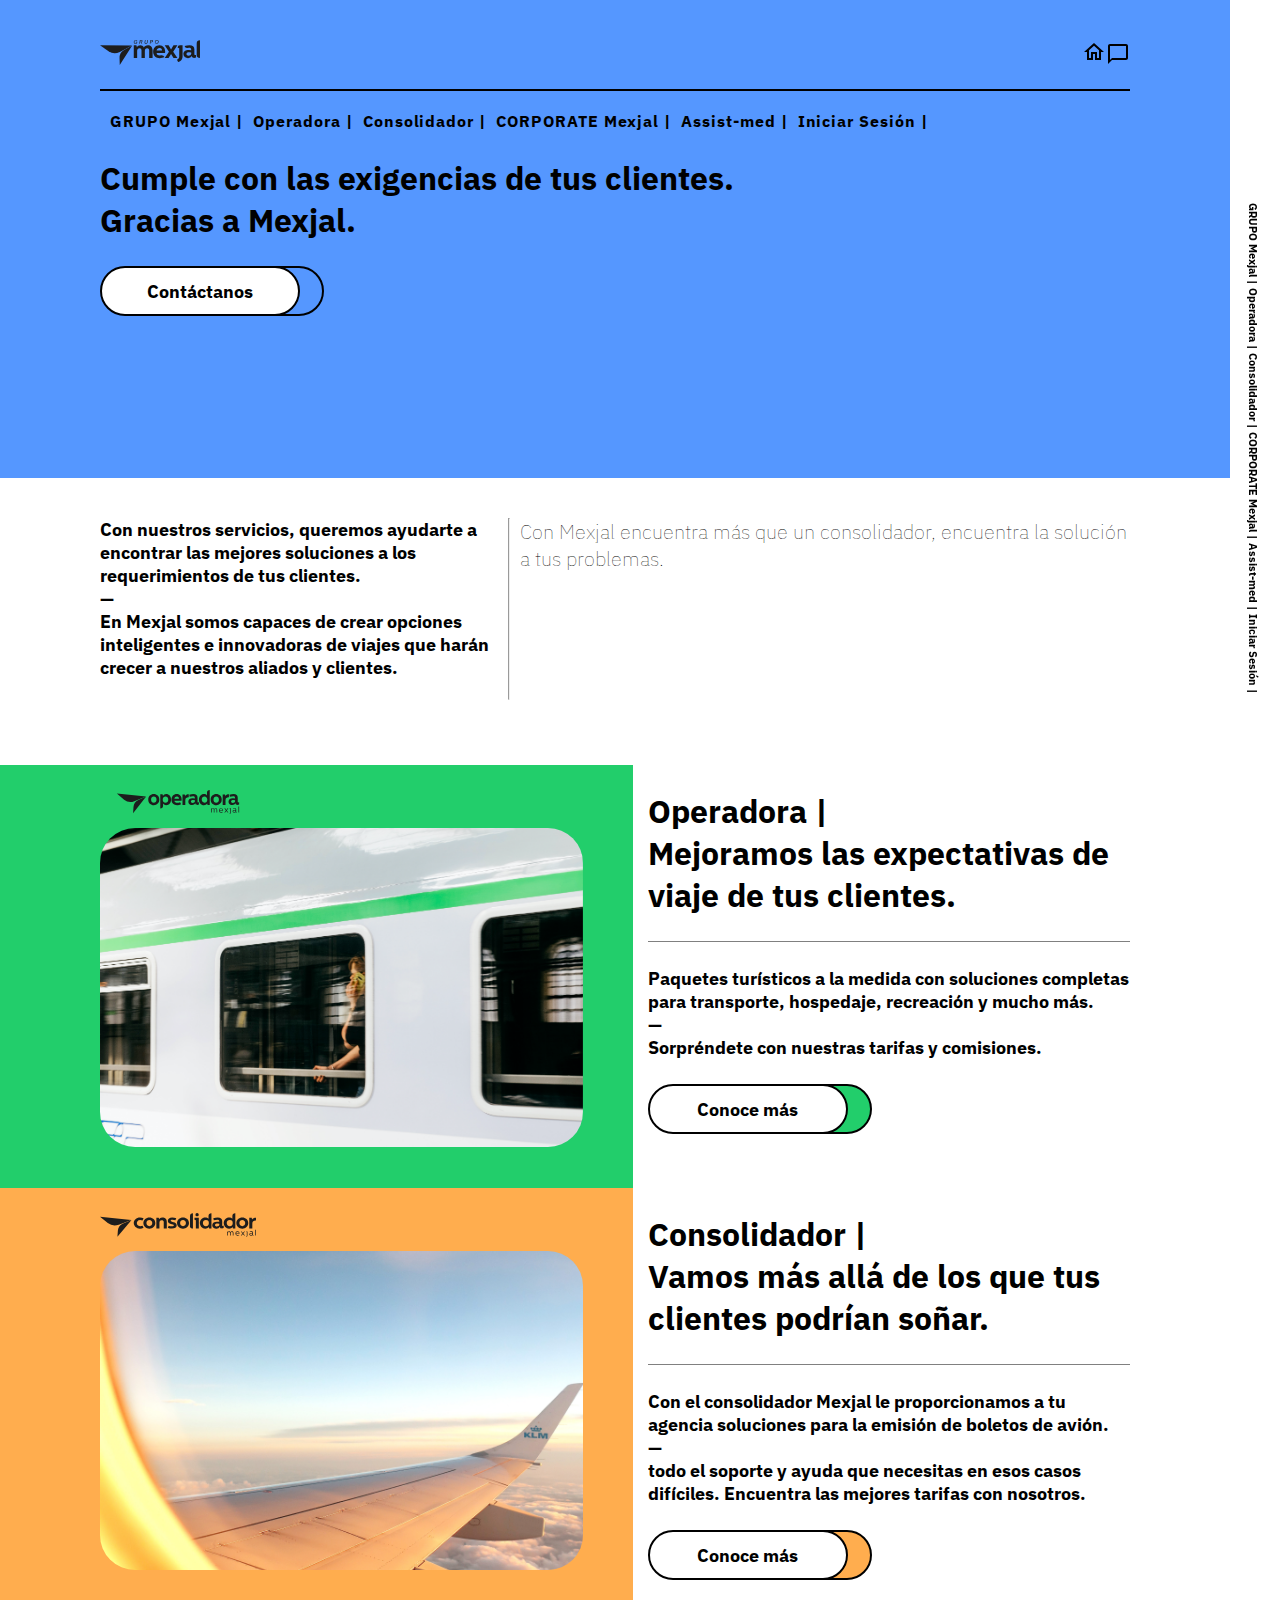
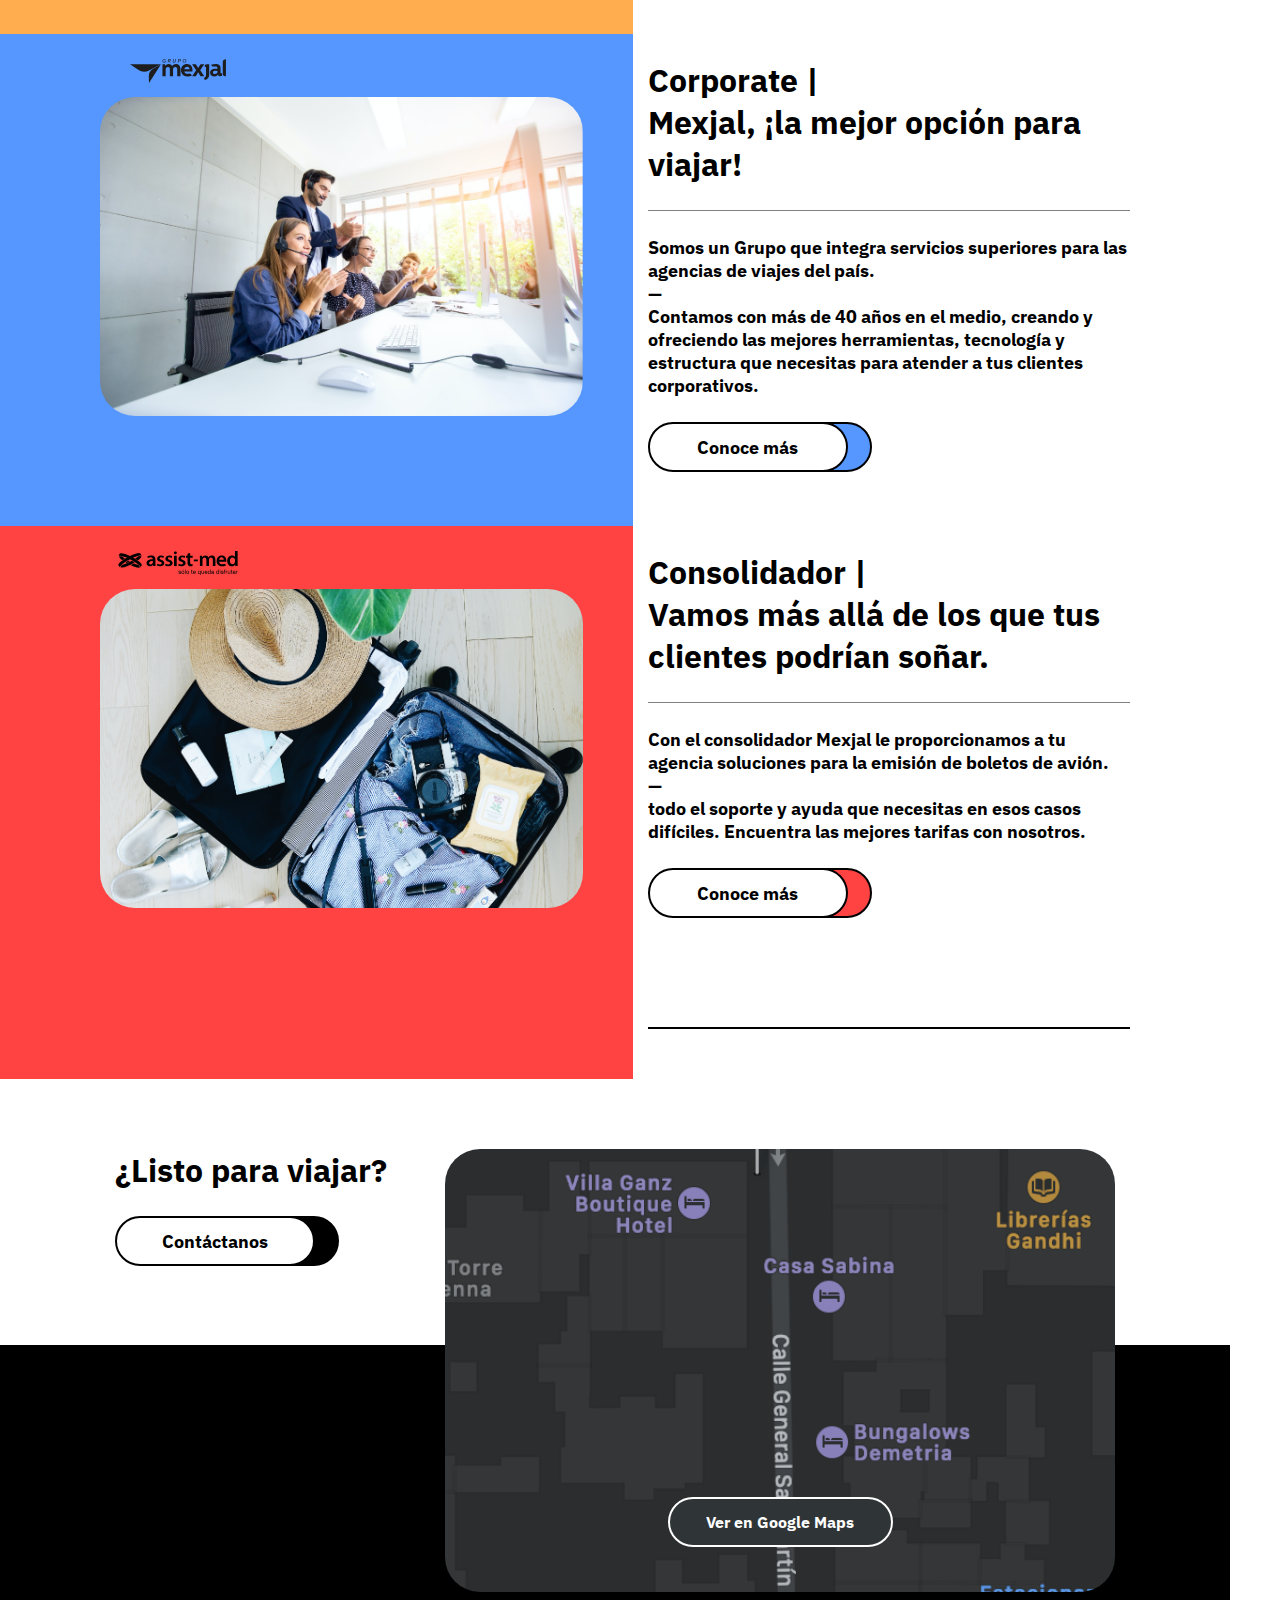
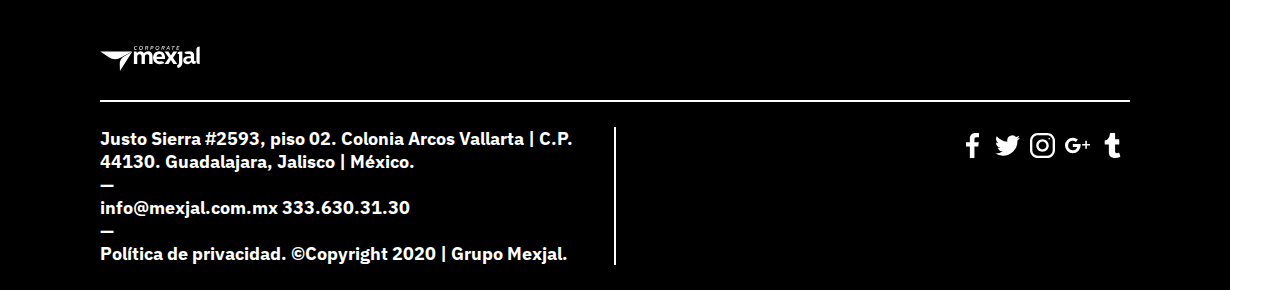
==== index.html @ 54c333c2 "Anthony - Desarrollo de la api" ====
<!DOCTYPE html>
<html lang="en">

<head>
  <meta charset="UTF-8">
  <meta name="viewport" content="width=device-width, initial-scale=1.0">
  <title>Document</title>
  <link rel="stylesheet" href="./assets/css/style.css">
  <link rel="stylesheet" href="./assets/css/1050px.css">

  <link href="https://fonts.googleapis.com/css2?family=IBM+Plex+Sans:wght@100&display=swap" rel="stylesheet">
  <link rel="stylesheet" href="https://pro.fontawesome.com/releases/v5.10.0/css/all.css"
    integrity="sha384-AYmEC3Yw5cVb3ZcuHtOA93w35dYTsvhLPVnYs9eStHfGJvOvKxVfELGroGkvsg+p" crossorigin="anonymous" />
</head>

<body>
  <div class="me-container">
    <nav class="me-menu" style="background-color: #5597ff;">
      <div class="me-menu-encabezado">
        <div style="padding-bottom: 10px">
          <a href="/"><img src="assets/icons/mexjal.svg" width="100"></a>
        </div>
        <div class="me-nav-icons">
          <a href="/"><img src="./assets/icons/home-24px.svg" /></a>
          <img src="./assets/icons/chat_bubble_outline-24px.svg" />
          <img src="./assets/icons/Icono-Menú.svg" id="me-show-menu" class="me-hamburguesa" />
        </div>
        <div style="width: 100%; float: left;">
          <hr class="me-line" style="margin: 10px 0;">
        </div>
      </div>

      <ul>
        <li><a href="mexjal">GRUPO Mexjal |</a></li>
        <li><a href="operadora">Operadora |</a></li>
        <li><a href="consolidador">Consolidador |</a></li>
        <li><a href="corporate">CORPORATE Mexjal |</a></li>
        <li><a href="assist">Assist-med |</a></li>
        <li><a href="login">Iniciar Sesión |</a></li>
      </ul>

      <div class="me-menu-mv">
        <ul>
          <li>
            <a href="mexjal">GRUPO Mexjal | <img src="assets/icons/Icono.svg"></a>
          </li>
          <li>
            <a href="operadora">Operadora | <img src="assets/icons/Icono.svg"></a>
          </li>
          <li>
            <a href="consolidador">Consolidador | <img src="assets/icons/Icono.svg"></a>
          </li>
          <li>
            <a href="corporate">CORPORATE Mexjal | <img src="assets/icons/Icono.svg"></a>
          </li>
          <li>
            <a href="assist">Assist-med | <img src="assets/icons/Icono.svg"></a>
          </li>
          <li>
            <a href="login">Iniciar Sesión | <img src="assets/icons/Icono.svg"></a>
          </li>
        </ul>
      </div>
    </nav>

    <div class="me-top-data padding" style="background-color: #5597ff;">
      <div style="background-color: transparent;">
        <h1 id="me-title-toggle">
          Cumple con las exigencias de tus clientes.
          <br>
          Gracias a Mexjal.
        </h1>
      </div>

      <div class="ma-buttons">
        <input type="button" value="Contáctanos" onclick="location.href='mensaje';">
        <div class="ma-btn-transiton" style="background-color: #5597FF;">
          <img src="./assets/icons/Icono.svg" class="icon" width="35">
        </div>
      </div>
    </div>

    <div class="me-data padd">
      <p>
        Con nuestros servicios, queremos ayudarte a encontrar las mejores soluciones a los requerimientos de tus
        clientes.
        <br> — <br>
        En Mexjal somos capaces de crear opciones inteligentes e innovadoras de viajes que harán crecer a nuestros
        aliados y clientes.
      </p>
      <hr style="height:2px;background-color:gray; margin-bottom: 25px;">
      <h4>
        Con Mexjal encuentra más que un consolidador, encuentra la solución a tus problemas.
      </h4>
    </div>

    <div id="me-operator" class="me-section">
      <div class="me-section-img verde">
        <div class="me-section-logo">
          <img src="assets/icons/operadora.svg" width="156" height="24">
        </div>
        <img src="assets/img/Home/1-2.png" height="243" alt="">
      </div>
      <div class="me-section-data">
        <h1>
          Operadora | <br>
          Mejoramos las expectativas de viaje de tus clientes.
        </h1>
        <hr class="me-line-mid">
        <p>
          Paquetes turísticos a la medida con soluciones completas para transporte, hospedaje, recreación y mucho más.
          <br> — <br>
          Sorpréndete con nuestras tarifas y comisiones.
        </p>
        <div class="me-data-pos">
          <div class="ma-buttons">
            <input type="button" value="Conoce más" onclick="location.href='/operadora';">
            <div class="ma-btn-transiton" style="background-color: #22CE6B;">
              <img src="./assets/icons/Icono.svg" class="icon" width="35">
            </div>
          </div>
        </div>
      </div>
    </div>

    <div id="me-consilador" class="me-section">
      <div class="me-section-img naranja">
        <div class="me-section-logo">
          <img src="assets/icons/consolidador.svg" width="156" height="24">
        </div>
        <img src="assets/img/Home/2-2.png" alt="">
      </div>
      <div class="me-section-data">
        <h1>
          Consolidador | <br>
          Vamos más allá de los que tus clientes podrían soñar.
        </h1>
        <hr class="me-line-mid">
        <div class="me-data-pos">
          <p>
            Con el consolidador Mexjal le proporcionamos a tu agencia soluciones para la emisión de boletos de avión.
            <br> — <br>
            todo el soporte y ayuda que necesitas en esos casos difíciles. Encuentra las mejores tarifas con nosotros.
          </p>
          <div class="ma-buttons">
            <input type="button" value="Conoce más" onclick="location.href='/consolidador';">
            <div class="ma-btn-transiton" style="background-color: #FFAD4E;">
              <img src="./assets/icons/Icono.svg" class="icon" width="35">
            </div>
          </div>
        </div>
      </div>
    </div>

    <div id="me-mexjal" class="me-section">
      <div class="me-section-img azul">
        <div class="me-section-logo">
          <img src="assets/icons/mexjal.svg" width="156" height="24">
        </div>
        <img src="assets/img/Home/3-2.png" alt="">
      </div>
      <div class="me-section-data">
        <h1>
          Corporate | <br>
          Mexjal, ¡la mejor opción para viajar!
        </h1>
        <hr class="me-line-mid">
        <div class="me-data-pos">
          <p>
            Somos un Grupo que integra servicios superiores para las agencias de viajes del país.
            <br> — <br>
            Contamos con más de 40 años en el medio, creando y ofreciendo las mejores herramientas, tecnología y
            estructura
            que necesitas para atender a tus clientes corporativos.
          </p>
          <div class="ma-buttons">
            <input type="button" value="Conoce más" onclick="location.href='/mexjal';">
            <div class="ma-btn-transiton" style="background-color: #5597FF;">
              <img src="./assets/icons/Icono.svg" class="icon" width="35">
            </div>
          </div>
        </div>
      </div>
    </div>

    <div id="me-assist-med" class="me-section">
      <div class="me-section-img rojo">
        <div class="me-section-logo">
          <img src="assets/icons/assistmed.svg" width="156" height="24">
        </div>
        <img src="assets/img/Home/4-2.png" alt="">
      </div>
      <div class="me-section-data">
        <h1>
          Consolidador | <br>
          Vamos más allá de los que tus clientes podrían soñar.
        </h1>
        <hr class="me-line-mid">
        <div class="me-data-pos">
          <p>
            Con el consolidador Mexjal le proporcionamos a tu agencia soluciones para la emisión de boletos de avión.
            <br> — <br>
            todo el soporte y ayuda que necesitas en esos casos difíciles. Encuentra las mejores tarifas con nosotros.
          </p>
          <div class="ma-buttons">
            <input type="button" value="Conoce más" onclick="location.href='/assist';">
            <div class="ma-btn-transiton" style="background-color: #FF4343;" onclick="location.href='/assist';">
              <img src="./assets/icons/Icono.svg" class="icon" width="35">
            </div>
          </div>
        </div>
        <hr class="me-show"
          style="height:2px;background-color:black; margin: 105px 0 0 0; display: none; border: none;">
      </div>
    </div>

    <div id="me-maps">
      <hr class="me-show-line" style="height:2px;border-width:0;color:gray;background-color:gray; margin: 0 0 30px 0;">
      <div style="min-width: 300px;">
        <h1>
          ¿Listo para viajar?
        </h1>
        <div class="ma-buttons">
          <input type="button" value="Contáctanos" onclick="location.href='mensaje';">
          <div class="ma-btn-transiton" style="background-color: black;">
            <img src="./assets/icons/IconoWhite.svg" class="icon" width="35">
          </div>
        </div>
      </div>

      <!-- Quedo pendiente por la direccion -->
      <div class="me-img-maps">
        <input type="button" value="Ver en Google Maps" onclick="maps()">
        <img src="assets/img/Home/5-2.png" alt="">
      </div>
    </div>

    <div class="me-footer" id="login">
      <img src="assets/icons/mexjalWhite.svg" alt="" width="100" height="25">
      <hr style="height:2px;border-width:0;color:white;background-color:white; margin: 25px 0;">
      <div>
        <div style="background-color: transparent; color: white;">
          <p>
            Justo Sierra #2593, piso 02. Colonia Arcos Vallarta | C.P. 44130. Guadalajara, Jalisco | México.
            <br> — <br>
            info@mexjal.com.mx 333.630.31.30
            <br> — <br>
            Política de privacidad. ©Copyright 2020 | Grupo Mexjal.
          </p>
        </div>

        <hr style="height:2px;border-width:0;color:white;background-color:white; margin: 25px 0;">

        <div class="me-footer-icons">
          <ul class="me-social">
            <li><img src="assets/icons/fb.svg" alt="" width="25"></li>
            <li><img src="assets/icons/twit.svg" alt="" width="25"></li>
            <li><img src="assets/icons/instagram.svg" alt="" width="25"></li>
            <li><img src="assets/icons/google.svg" alt="" width="25"></li>
            <li><img src="assets/icons/laT.svg" alt="" width="25"></li>
          </ul>
          <ul class="me-arrow">
            <li><img src="../assets/icons/arriva.svg" class="ir-arriba" width="35"></li>
          </ul>
        </div>
      </div>
    </div>
  </div>

  <div class="me-nav-right">
    <ul>
      <li><a href="#mexjal">GRUPO Mexjal |</a></li>
      <li><a href="#operadora">Operadora |</a></li>
      <li><a href="#consolidador">Consolidador |</a></li>
      <li><a href="#corporate">CORPORATE Mexjal |</a></li>
      <li><a href="#assist">Assist-med |</a></li>
      <li><a href="#login">Iniciar Sesión |</a></li>
    </ul>
  </div>

  <script src="assets/js/jquery-3.5.1.min.js"></script>
  <script src="assets/js/index.js"></script>
</body>

</html>
---- assets/css/style.css ----
* {
  margin: 0;
  padding: 0;
  overflow-x: hidden;
  font-family: "IBM Plex Sans", sans-serif;
  /* font-weight: 500; */
}

label {
  color: #000;
  font-size: 16px;
  font-weight: bolder;
  text-shadow: 1px 0 #000;
  letter-spacing: 2px;
}

p {
  font-size: 18px;
  font-weight: 800;
}

ul {
  list-style-type: none;
}

.padding {
  padding: 0 15px 30px 15px;
}

input {
  outline: none;
}

a {
  text-decoration: none;
  outline: none;
  color: #000;
  font-weight: bold;
  cursor: pointer;
}

.me-container {
  width: calc(100% - 50px);
  float: left;
}

/* Nav bar */
/* TODO:Este se modifica para cambiar a desktop */
.me-menu {
  padding: 0 16px 0px 16px;
  width: calc(100% - 32px);
}

.me-menu-encabezado {
  padding: 40px 0 7px 0;
  background-color: transparent;
}

.me-menu-encabezado>div {
  float: left;
  width: 50%;
  background-color: transparent;
}

.me-menu-encabezado>div:first-child>h3 {
  float: left;
  display: block;
}

.me-menu-encabezado>div:last-child>h3 {
  float: right;
  display: block;
}

.me-nav-icons {
  display: flex;
  justify-content: flex-end;
}

.me-nav-icons>object {
  padding: 0 5px;
}

.me-menu-movil {
  display: flex;
  flex-direction: column;
  z-index: 1;
  background-color: red;
  border-radius: 35px;
  display: block !important;
  padding: 25px 15px;
}

.me-menu-movil>li {
  padding: 10px 0;
  border-bottom: 1px solid black;
}

.me-flecha {
  float: right;
  fill: white;
}

/* TODO:Se canvia para ajustar en vista desktop */
.me-menu>ul {
  display: none;
  flex-direction: row;
  flex-wrap: wrap;
}

.me-menu>ul>li {
  margin-left: 10px;
  letter-spacing: 0.95px;
  font-size: 19px;
  font-weight: 700;
}

.me-menu>ul>li>a {
  text-decoration: none;
  color: black;
  font-size: 16px;
}

.me-menu>ul>li>a:hover {
  color: white;
}

/* Buttons */

.ma-buttons {
  z-index: 0;
  position: relative;
  margin-top: 25px;
  height: 54px;
  width: 100%;
  background-color: transparent;
}

.ma-buttons>input {
  position: absolute;
  width: 200px;
  height: 50px;
  border: 2px solid black;
  background-color: white;
  border-radius: 35px;
  padding: 0 25px 0 25px;
  z-index: 1;
  font-weight: bold;
  font-size: 18px;
  cursor: pointer;
}

.ma-buttons input:hover~div {
  width: 90px;
  transition-duration: 0.3s;
}

.ma-buttons input:hover~.ma-btn-transiton .far.fa-long-arrow-right {
  margin-left: 50px;
  transition-duration: 0.1s;
}

.ma-btn-transiton {
  position: absolute;
  top: 0;
  left: 160px;
  height: 46px;
  width: 60px;
  z-index: 0;
  border-radius: 0 35px 35px 0;
  border: 2px solid black;
  display: flex;
  overflow: hidden;
  align-items: center;
  justify-content: flex-start;
}

.ma-btn-transiton .far.fa-long-arrow-right {
  font-size: 30px;
}

.ma-buttons input:hover~div {
  width: 90px;
  transition-duration: 0.3s;
}

.ma-buttons input:hover~.ma-btn-transiton .icon {
  margin: 5px;
  margin-left: 50px;
  transition-duration: 0.1s;
}

/* Seccion de data sin fondo */
.me-only-data {
  display: flex;
  flex-direction: column;
  position: relative;
  width: calc(100% - 32px);
  margin: 50px 16px;
}

/* TODO:Para escritorio */
.me-only-data>div {
  display: block;
  width: 100%;
  float: left;
}

.me-section {
  padding: 5px 0 50px 0;
  /* height: 650px; */
  display: flex;
  flex-direction: column;
}

.me-section-img {
  padding: 25px 16px;
  align-items: center;
}

.me-section-img>img {
  display: block;
  width: 100%;
  height: 243px;
  border-radius: 35px;
  object-fit: cover;
  margin: 20px 0;
}

.me-section-logo {
  padding-bottom: 10px;
  background-color: transparent;
  /* margin-left: -15px; */
}

.me-section-data {
  padding: 25px 15px;
}

/* End seccion */

/* Footer */
.me-footer {
  /* margin-top: -2px; */
  padding: 25px 16px;
  background-color: black;
}

.me-footer>div {
  background-color: transparent;
}

.me-footer-icons {
  background-color: transparent;
  display: flex;
  justify-content: space-between;
}

.me-footer-icons>ul {
  display: flex;
  flex-direction: row;
}

.me-footer-icons>ul>li {
  padding: 5px;
  font-size: 25px;
  color: white;
}

.me-social>li>img {
  width: 25px;
  height: 25px;
}

/* End footer */

/* Background color */
.azul {
  background-color: #5597ff;
}

.verde {
  background-color: #22ce6b;
}

.naranja {
  background-color: #ffad4e;
}

.rojo {
  background-color: #ff4343;
}

.negro {
  background-color: #1d1d1d;
}

/* End background color */

/* Fonts H1,H2,H3,H4,H5 */
h1 {
  font-size: 32px;
  font-weight: 700;
}

h3 {
  font-weight: 700;
}

h4 {
  font-size: 20px;
  font-weight: 100;
}

/* Data */
.me-data {
  padding: 40px 15px 40px 15px;
}

/* End data */

/* ------------------------------ HOME ----------------------------- */
/* Contact */
#me-contact {
  background-color: #5597ff;
  padding: 40px 15px 70px 15px;
}

/* End contact */

/* Data */
.me-data>p:not(:last-child) {
  padding-bottom: 25px;
}

/* End data */

/* Maps */
#me-maps {
  width: calc(100% - 32px);
  padding: 0px 16px;
  background: white;
  background: -moz-linear-gradient(top,
      white 0%,
      white 49%,
      black 39%,
      black 39%,
      black 39%,
      black 100%);
  /* FF3.6-15 */
  background: -webkit-linear-gradient(top,
      white 0%,
      white 49%,
      black 39%,
      black 39%,
      black 39%,
      black 100%);
  /* Chrome10-25,Safari5.1-6 */
  background: linear-gradient(to bottom,
      white 0%,
      white 49%,
      black 39%,
      black 39%,
      black 39%,
      black 100%);
  /* W3C, IE10+, FF16+, Chrome26+, Opera12+, Safari7+ */
  filter: progid:DXImageTransform.Microsoft.gradient(startColorstr='#ffffff', endColorstr='black', GradientType=0);
  /* IE6-9 */
}

#me-maps>div {
  background-color: transparent;
}

#me-maps>div>img {
  object-fit: none;
  /* object-position: 100% 100%; */
  width: 100%;
  margin-top: 100px;
  margin-bottom: 35px;
  height: 443px;
  border-radius: 35px;
}

.me-img-maps {
  position: relative;
  width: 100%;
}


.me-img-maps>input {
  position: absolute;
  top: 60%;
  left: 0;
  right: 0;
  bottom: 0;
  margin: auto;
  width: 225px;
  height: 50px;
  border: 2px solid white;
  border-radius: 35px;
  background-color: #2f3436;
  color: white;
  font-size: 16px;
  font-weight: bold;
  overflow-y: none;
  cursor: pointer;
}

/* End maps */

/* .me-section-data{
  padding: 25px 100px 0px 15px !important;
} */

/* -------------------------- ASSISTMED -------------------------------- */
.me-top-data {
  /* margin-top: -2px; */
  width: auto;
}

.me-top-data>div:not(:last-child) {
  /* width: calc(100% - 200px); */
  background-color: transparent;
}

/* No more */
#me-no-more {
  width: 100%;
  padding: 0 0 50px 0;
}

#me-no-more>div {
  padding: 10px 16px;
}

.me-img>img {
  border-radius: 35px;
  width: 100%;
  height: 243px;
  object-fit: cover;
}

/* End no more */

/* Assist seguros */
#me-assist-seguros {
  width: 100%;
  /* background-color: #ff7b7b; */
  position: relative;
  height: 150vh;
}

/* ---------------------------- ARTICLE MEXJAL ---------------------------------- */
.me-article {
  width: 100%;
  display: flex;
  flex-direction: column;
  background: #cce0ff;
  background: -moz-linear-gradient(top,
      #cce0ff 0%,
      #cce0ff 79%,
      black 39%,
      black 39%,
      black 39%,
      black 100%);
  /* FF3.6-15 */
  background: -webkit-linear-gradient(top,
      #cce0ff 0%,
      #cce0ff 79%,
      black 39%,
      black 39%,
      black 39%,
      black 100%);
  /* Chrome10-25,Safari5.1-6 */
  background: linear-gradient(to bottom,
      #cce0ff 0%,
      #cce0ff 79%,
      black 39%,
      black 39%,
      black 39%,
      black 100%);
  /* W3C, IE10+, FF16+, Chrome26+, Opera12+, Safari7+ */
  filter: progid:DXImageTransform.Microsoft.gradient(startColorstr='#cce0ff', endColorstr='black', GradientType=0);
  /* IE6-9 */
}

#consolidador {
  background: #ffad4e;
  background: -moz-linear-gradient(top,
      #ffad4e 0%,
      #ffad4e 79%,
      black 39%,
      black 39%,
      black 39%,
      black 100%);
  /* FF3.6-15 */
  background: -webkit-linear-gradient(top,
      #ffad4e 0%,
      #ffad4e 79%,
      black 39%,
      black 39%,
      black 39%,
      black 100%);
  /* Chrome10-25,Safari5.1-6 */
  background: linear-gradient(to bottom,
      #ffad4e 0%,
      #ffad4e 79%,
      black 39%,
      black 39%,
      black 39%,
      black 100%);
  /* W3C, IE10+, FF16+, Chrome26+, Opera12+, Safari7+ */
  filter: progid:DXImageTransform.Microsoft.gradient(startColorstr='#FFAD4E', endColorstr='black', GradientType=0);
  /* IE6-9 */
}

.me-article-text {
  width: calc(100% - 32px);
  padding: 16px 16px;
}

.me-article-text>h1 {
  font-size: 24px;
  padding: 16px 0;
}

.me-article-text>h4 {
  padding-top: 16px;
  font-size: 16px;
}

.me-article-text>h4>p>strong {
  font-weight: bold !important;
}

.me-article-data {
  position: relative;
  width: calc(100% - 32px);
  padding: 16px 16px;
  padding-bottom: 32px;
}

.me-article-img {
  width: 100%;
  height: 300px;
  z-index: -1;
  border-top-left-radius: 35px;
  border-top-right-radius: 35px;
  background-image: url(../img/Mexjal/2-2.png);
  background-repeat: no-repeat;
  background-position: center;
  -webkit-background-size: cover;
  -moz-background-size: cover;
  -o-background-size: cover;
  background-size: cover;
}

.me-img-text {
  width: calc(100% - 32px);
  background-color: white;
  padding: 16px;
  border-radius: 35px;
  margin-top: -35px;
  z-index: 1 !important;
}

.me-show-text{
  position: absolute;
  bottom: 0;
  width: calc(100% - 64px);
  background-color: white;
  padding: 16px;
  border-radius: 35px;
  margin-top: -35px;
  z-index: 2 !important;
}

#me-close{
  float: right;
}

#me-show-div{
  color: darkblue;
}
/*-------------------------------- CORPORATE ------------------------ */

/* --------------------------- Login -------------------------- */

.me-login {
  margin: 25px 0;
  display: flex;
  flex-direction: column;
}

.me-login-img {
  width: 100%;
  height: 300px;
  border-top-right-radius: 35px;
  border-top-left-radius: 35px;
  background-image: url(../img/Login/1-1.png);
  background-repeat: no-repeat;
  background-position: center;
  background-size: cover;
  z-index: 1;
}

.me-login-data {
  width: 100%;
  background-color: white;
  border-radius: 0;
  border-bottom-right-radius: 35px;
  border-bottom-left-radius: 35px;
  z-index: 0;
}

.me-login-data>div {
  padding: 15px 25px 5px 50px;
}

.me-login-two {
  display: flex;
  flex-direction: row;
}

.me-login-two>div {
  width: 50%;
}

.me-login-two>div:last-child {
  border-left: 1px solid black;
  padding-left: 15px;
}

.me-input {
  border: none;
  color: #000;
  padding: 5px 0 0 0;
  font-weight: bold;
  /* border-bottom: 1px solid black; */
}

.me-log-line {
  height: 2px;
  background-color: #1d1d1d;
  border: none;
  margin: 25px 0;
}

.line {
  margin: 5px 0;
}

.me-login-data>div>a {
  font-style: bold;
  font-size: 18px;
  padding: 0 100px;
  color: #000;
}

.new-data>div:first-child>input {
  height: 25px;
  width: 25px;
  background-color: red;
  margin-bottom: 25px;
}

.new-data {
  display: flex;
  width: calc(100% - 32px);
  flex-direction: column !important;
}

.new-data>div:first-child {
  position: relative;
  /* position: absolute;
  top: -3px;
  left: 15px; */
}

.new-data>div:first-child>label {
  position: absolute;
  top: -3px;
  left: 30px;
}

.new-data>div:first-child>input:checked {
  color: gray;
}

/* ------------------------------- OPERADORA ------------------------ */

.me-slider-img {
  width: 100%;
  height: 300px;
  z-index: -1;
  background-repeat: no-repeat;
  background-position: center;
  background-size: cover;
}

#slide-1>.me-slider-img {
  border-top-left-radius: 35px;
  background-image: url(../img/Operadora/2-2.png);
  margin-left: 32px;
}

#slide-2>.me-slider-img {
  border-top-right-radius: 35px;
  background-image: url(../img/Operadora/3-2.png);
  margin-right: 32px;
}

#slide-1,
#slide-2 {
  display: flex;
  flex-direction: column;
}

.me-slider-text {
  width: calc(100% - 32px);
  height: 70%;
  background-color: white;
  margin-top: -35px;
  z-index: 1;
}

.me-slider-text>div {
  width: calc(100% - 32px);
  padding: 16px 16px;
  text-align: left;
}

#slide-1>.me-slider-text {
  width: calc(100% - 16px);
  margin-left: 16px;
  border-top-left-radius: 35px;
  border-bottom-left-radius: 35px;
}

#slide-2>.me-slider-text {
  width: calc(100% - 16px);
  margin-right: 16px;
  border-top-right-radius: 35px;
  border-bottom-right-radius: 35px;
}

.me-cont-slider {
  width: calc(100% -32px);
  padding: 16px 0 16px 0;
  background-color: #22ce6b;
}

.slider {
  width: 100%;
  text-align: center;
  overflow: hidden;
}

.slides {
  display: flex;
  scroll-snap-type: x mandatory;
  scroll-behavior: smooth;
  -webkit-overflow-scrolling: touch;
  margin-bottom: 25px;
}

.slides::-webkit-scrollbar {
  width: 10px;
  height: 10px;
}

.slides::-webkit-scrollbar-thumb {
  background: black;
  border-radius: 10px;
}

.slides::-webkit-scrollbar-track {
  background: transparent;
}

.slides>div {
  scroll-snap-align: start;
  flex-shrink: 0;
  width: 90%;
  height: auto;
  transform-origin: center center;
  transform: scale(1);
  transition: transform 0.5s;
  position: relative;

  display: flex;
  justify-content: center;
  align-items: center;
  font-size: 100px;
}

.slider>a {
  display: inline-flex;
  width: 1rem;
  height: 1rem;
  background: white;
  text-decoration: none;
  align-items: center;
  justify-content: center;
  border-radius: 50%;
  margin: 0 0 0.5rem 0;
  position: relative;
}

.slider>a:active {
  top: 1px;
  background-color: gray;
}

.slider>a:focus {
  background: #000;
}

/* ----------------- MENSAJE ------------------- */
.me-mensaje {
  width: calc(100% - 32px);
  padding: 25px 16px;
  display: flex;
  flex-direction: column;
  background-color: #5597ff;
}

.me-mensaje-img {
  width: 100%;
  height: 300px;
  border-radius: 35px;
  background-image: url(../img/Login/1-0.png);
  background-repeat: no-repeat;
  background-position: center;
  background-size: cover;
  z-index: 1;
}

.me-mensaje-data {
  width: 100%;
  margin-top: -35px;
  border-bottom-left-radius: 35px;
  border-bottom-right-radius: 35px;
  padding: 45px 0 0 0px;
  background-color: white;
}

.me-mensaje-data>div {
  width: 100%;
  margin: 5px 0 5px 16px;
}

/* ------------------ Movil menu ---------------- */
.me-menu-mv {
  display: none;
  width: calc(100%);
  background-color: transparent;
}

.me-menu-mv>ul {
  width: calc(100% - 32px);
  padding: 25px 16px;
  background-color: white;
  border-radius: 35px;
}

.me-menu-mv>ul>li {
  padding: 10px 0;
}

.me-menu-mv>ul>li:not(:last-child) {
  padding: 10px 0;
  border-bottom: 1px solid black;
}

.me-menu-mv>ul>li>a>img {
  float: right;
}

/* Don't need button navigation */
@supports (scroll-snap-type) {
  .slider>a {
    display: none;
  }
}

/** Operadora Tabla **/

.tb-section {
  display: flex;
  justify-content: center;
}

.tb-container {
  margin: 100px 0px 100px 0px;
  width: 1000px;
  height: 939px;
  align-content: center;
  overflow: hidden;
}

.img-tb {
  position: relative;
  width: 1000px;
  height: 639px;
  border-radius: 30px;
  object-fit: cover;
}

.div-tb {
  margin-top: -345px;
  position: relative;
  width: 1000px;
  height: 639px;
  background: #fafafa 0% 0% no-repeat padding-box;
  border-radius: 30px;
  z-index: 1;
}

.th-tb {
  width: 1000px;
  height: 70px;
}

#m,
#c,
#t {
  position: absolute;
  margin-top: 25px;
  font-size: 15px;
  letter-spacing: 0.8px;
  color: #1d1d1d;
  opacity: 1;
}

#m {
  margin-left: 25px;
}

#c {
  margin-left: 476px;
}

#t {
  margin-left: 650px;
}

.tr-tb {
  display: flex;
}

.td-tb-marcas,
.td-tb-comision,
.td-tb-tarifas {
  height: 517px;
  margin-bottom: 25px;
  letter-spacing: 0.9px;
  font-size: 18px;
  line-height: 26px;
  overflow: hidden;
}

.td-tb-marcas {
  padding: 0px 25px;
  width: 375px;
}

.td-tb-comision {
  width: 98px;
  padding: 0px 25px 0px 50px;
  border-left: 1px solid black;
  border-right: 1px solid black;
}

.td-tb-tarifas {
  width: 187px;
  padding: 0px 163px 0px 50px;
}

.me-line {
  height: 2px;
  border-width: 0;
  background-color: black;
  margin: 25px 0 10px 0;
}

.me-line-mid{
  height:1px;
  border: none;
  background-color:gray;
  margin: 25px 0;
}

.me-line-end{
  height: 2px;
  border: none;
  background-color: black;
  margin: 25px 0;
}

/*Mensaje */

.msg-section {
  height: 100%;
  margin-top: -380px;
  padding-bottom: 100px;
}

.msg-container {
  display: block;
  width: 100%;
  height: 100%;
  background-color: white;
  border-radius: 30px;
  -webkit-box-shadow: 0px 17px 24px -19px rgba(0, 0, 0, 0.67);
  -moz-box-shadow: 0px 17px 24px -19px rgba(0, 0, 0, 0.67);
  box-shadow: 0px 17px 24px -19px rgba(0, 0, 0, 0.67);
}

.img-cont {
  -webkit-background-size: 100% 100%;
  -moz-background-size: 100% 100%;
  -o-background-size: 100% 100%;
  background-size: 100% 100%;
  overflow: hidden;
  width: 100%;
  height: 200px;
  border-radius: 30px;
}

.info-cont {
  width: 100%;
  height: 100%;
  overflow: hidden;
}

.msg-info-pattern {
  margin: 0px 22px 0px 22px;
  width: calc(100%-44px);
  background-color: white;
}

.msg-info-child1 {
  display: grid;
  grid-template-columns: 1fr 1fr;
  grid-template-rows: repeat(4, 1fr);
  grid-template-areas:
    "agencia agencia"
    "ubicacion ubicacion"
    "ciudad ciudad"
    "estado cp";
}

.msg-info-child2 {
  display: grid;
  grid-template-columns: 1fr 1fr;
  grid-template-rows: 1fr 1fr 1fr 2fr;
  grid-template-areas:
    "agente agente"
    "telefono telefono"
    "email email"
    "mensaje mensaje";
}

.msg-item {
  width: 100%;
  height: 48px;
  display: block;
}

.item-msg {
  width: 100%;
  height: 100px;
}

#ubicacion,
#ciudad,
#estado,
#agencia,
#cp,
#agente,
#telefono,
#email,
#mensaje {
  padding-top: 12px;
  padding-bottom: 12px;
  display: flex;
  align-items: center;
}

#agencia {
  grid-area: agencia;
  border-bottom: 1px solid #1D1D1D;
}

#ubicacion {
  grid-area: ubicacion;
  border-bottom: 1px solid #1D1D1D;
}

#ciudad {
  grid-area: ciudad;
  border-bottom: 1px solid #1D1D1D;
}

#estado {
  grid-area: estado;
  border-bottom: 0px solid #1D1D1D;
  border-right: 0px solid #1D1D1D;
}

#cp {
  grid-area: cp;
  border-bottom: 0px solid #1D1D1D;
  border-left: 1px solid #1D1D1D;
}

#agente {
  grid-area: agente;
  border-bottom: 1px solid #1D1D1D;
}

#telefono {
  grid-area: telefono;
  border-bottom: 1px solid #1D1D1D;
}

#email {
  grid-area: email;
  border-bottom: 1px solid #1D1D1D;
}

#mensaje {
  grid-area: mensaje;
}

.op-msg {
  text-align: left;
  font: italic normal normal 16px/20px IBM Plex Sans;
  letter-spacing: 0.8px;
  color: #1D1D1D;
  opacity: 1;
}

#ag>div>input,
#ub>div>input,
#ci>div>input,
#es>div>input,
#cp-child>div>input,
#agen>div>input,
#te>div>input,
#em>div>input,
#me>div>textarea {
  width: 100%;
  border: 0px;
}

#me>div>textarea {
  overflow-x: hidden;
  resize: none;
  height: 70px;
}

#me>div>textarea:focus {
  border: 0px;
  color: red;
}



#ag,
#ub,
#ci,
#es,
#cp-child,
#agen,
#te,
#me {
  overflow: hidden;
}

#cp-child {
  padding-left: 25px;
}

/********/

.btn-subscribe-container {
  display: flex;
  align-items: center;
  margin-top: 26px;
}

.textBlu-btn-suscribe,
.textBla-btn-suscribe {
  text-align: left;
  font: italic normal bold 18px/23px IBM Plex Sans;
  letter-spacing: 0.9px;
  color: #5597ff;
}

#radio-1 {
  width: 24px;
  height: 24px;
}

.textBla-btn-suscribe {
  color: #1d1d1d;
  margin-left: 16px;
}

/********/

.borderTop {
  border-top: 1px solid #1D1D1D;
}

.borderBottom {
  border-bottom: 1px solid #1D1D1D;
}

.borderRight {
  border-right: 1px solid #1D1D1D;
}

.borderLeft {
  border-left: 1px solid #1D1D1D;
}

.pt-25 {
  padding-top: 25px;
}

.me-slider-new{
  width: 100%;
}

.me-slider-new > ul{
  display: flex;
  width: 200%;

  animation: cambio 10s infinite;
}

.me-slider-new > ul > li{
  width: 50%;
  display: flex;
  justify-content: center;
}

.me-logos-ex{
  width: 120px;
  height: 80px;
}

@keyframes cambio {
  0% { margin-left: 0;}
  20% { margin-left: 0;}

  25% { margin-left: -50%;}
  45% { margin-left: -50%;}

  50% { margin-left: -100%;}
  70% { margin-left: -100%;}

  75% { margin-left: -100%;}
  100% { margin-left: -100%;}
}


.me-nav-right{
  width: 50px;
  height: 100vh;
  display: flex;
  align-items: center;
  position: fixed;
  right: -16px;
}
.me-nav-right > ul > li >a{
  font-size: 11px;
  writing-mode: vertical-lr;
}
---- assets/css/1050px.css ----
/* Querys */
@media only screen and (min-width: 1050px) {
  .me-data {
    display: flex;
    flex-direction: row;
  }

  .me-data>p {
    width: calc(50% - 21px);
  }

  .me-data>hr {
    height: 20vh !important;
    margin-left: 10px;
    margin-right: 10px;
    border-width: 1px !important;
    color: gray;
    background-color: gray;
  }

  .padd {
    padding-left: 100px !important;
    padding-right: 100px !important;
  }

  .padd>div>h2 {
    padding-left: 40px !important;
  }

  .me-data-pos {
    background-color: transparent;
  }

  .me-section-data {
    padding-left: 25px;
  }

  .me-footer>div {
    display: flex;
    flex-direction: row;
  }

  .me-footer>div>div {
    width: 50%;
  }

  .me-footer-icons {
    justify-content: flex-end !important;
  }

  .me-arrow {
    display: none !important;
  }

  .me-flecha {
    display: none;
  }

  .padding {
    padding: 25px 100px;
    height: 296px;
  }

  .me-menu {
    display: block;
    position: relative;
    padding: 0 100px;
    width: calc(100% - 200px);
  }

  .me-menu>ul {
    display: flex;
    width: 100%;
  }

  .me-hamburguesa {
    display: none;
  }

  /* Seccion */
  .me-section {
    width: 100%;
    flex-direction: row;
    padding: 0;
  }

  .me-section-img {
    padding: 25px 50px;
    padding-left: 100px;
  }

  .me-section-data {
    padding-right: 100px;
  }

  .me-section {
    display: flex;
    flex-direction: row;
    flex-wrap: nowrap;
  }

  .me-section>div {
    flex-grow: 1 !important;
    width: calc(50% - 100px);
  }

  .me-section>div>img {
    display: block;
    width: 100%;
    height: 319px;
    border-radius: 35px;
    margin: 0 auto;
    object-fit: cover;
  }

  /* Maps */
  #me-maps {
    padding: 45px 100px 0 100px !important;
    width: calc(100% - 200px);
    display: flex;
    flex-direction: row;
  }

  #me-maps>div>img {
    margin: 0;
  }

  #me-maps>div {
    padding: 25px 15px;
  }

  .me-section-data {
    padding: 25px 100px 50px 15px;
  }

  .me-footer {
    padding: 25px 100px;
  }

  .me-line-fn {
    margin: 105px 0 0 0;
  }

  .me-show-line {
    display: none;
  }

  .me-show {
    display: block !important;
  }

  /* Footer */
  .me-footer-icons {
    border-left: 2px solid white;
  }


  /*---------------------------- ARTICLE MEXJAL --------------------------------*/
  .me-article {
    display: flex !important;
    width: 100%;
    flex-direction: row;
  }

  .me-article-text {
    width: calc(50% - 125px);
    padding: 100px 25px 25px 100px;
  }

  .me-article-data {
    padding: 100px 100px 25px 25px;
    width: calc(50%);
  }

  /* ---------------------- OPERADORA -------------------- */

  .slides {
    padding: 50px 0;
    justify-content: center;
  }

  .slides>div {
    width: calc(50% - 100px);
  }

  .slider>a {
    display: none;
  }

  .new-data {
    display: flex;
    width: calc(100% - 200px);
    flex-direction: column !important;
  }

  .msg-section {
    height: 684px;
    margin-top: -380px;
  }

  .msg-container {
    display: flex;
    flex-wrap: wrap;
    width: 100%;
    height: 460px;
  }

  .img-cont {
    width: 360px;
    height: 100%;
  }

  .info-cont {
    width: calc(100% - 360px);
  }

  .msg-info-child1 {
    display: grid;
    grid-template-columns: 1fr 1fr 1fr;
    grid-template-rows: 1fr 1fr;
    grid-template-areas:
      "agencia ubicacion ubicacion"
      "ciudad estado cp";
  }

  .msg-info-child2 {
    display: grid;
    grid-template-columns: 1fr 1fr 1fr;
    grid-template-rows: 103.5px auto;
    grid-template-areas:
      "agente telefono email"
      "mensaje mensaje mensaje";
  }


  #agencia,
  #ubicacion,
  #agente,
  #telefono,
  #email {
    border-bottom: 1px solid #1D1D1D;
  }

  #estado {
    border-bottom: 0px solid #1D1D1D;
    border-right: 0px solid #1D1D1D;
  }

  #cp {
    border-bottom: 0px solid #1D1D1D;
    border-left: 0px solid #1D1D1D;
  }

  #ciudad {
    border-bottom: 0px solid #1D1D1D;
  }

  #ag {
    padding-right: 25px;
    border-right: 1px solid #1d1d1d;
  }

  #ub {
    border-left: 1px solid #1d1d1d;
    padding-left: 25px;
  }

  #ci {
    border-right: 1px solid #1d1d1d;
    padding-right: 25px;
  }

  #es {
    padding-right: 25px;
    padding-left: 25px;
    border-left: 1px solid #1d1d1d;
    border-right: 1px solid #1d1d1d;
  }

  #cp-child {
    padding-left: 25px;
    border-left: 1px solid #1d1d1d;
  }

  #agen {
    padding-right: 25px;
    border-right: 1px solid #1d1d1d;
  }

  #te {
    padding-right: 25px;
    padding-left: 25px;
    border-left: 1px solid #1d1d1d;
    border-right: 1px solid #1d1d1d;
  }

  #em {
    padding-left: 25px;
    border-left: 1px solid #1d1d1d;
  }

  /********/

  .me-show-text{
    width: calc(100% - 157px);
  }

  .me-login{
    flex-direction: row;
  }

  .me-login-img{
    width: 30%;
    border-radius: 0;
    border-radius: 35px;
  }

  .me-login-data{
    width: calc(70% + 25px);
    margin-left: -25px;
    border-top-right-radius: 35px;
    border-bottom-right-radius: 35px;
    margin-left: 0;
  }

  .me-log{
    height: auto !important;
  }

}
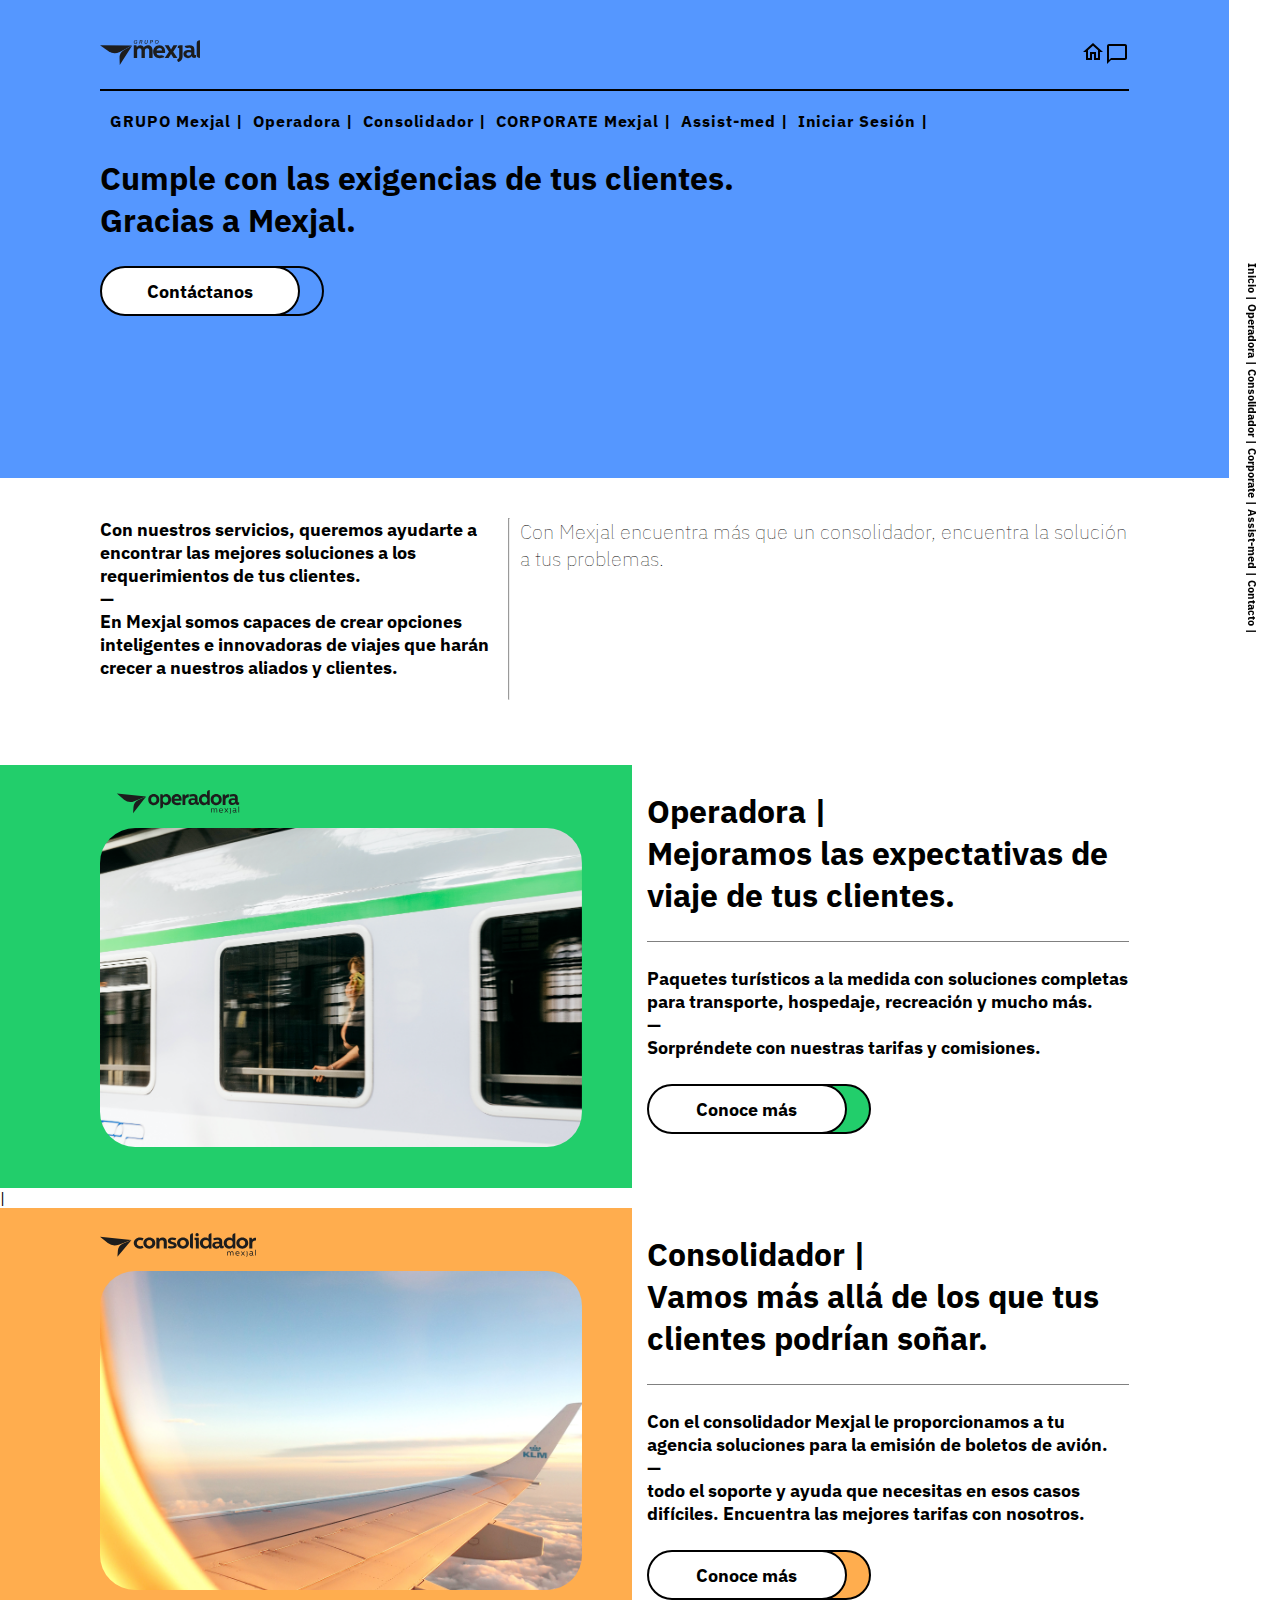
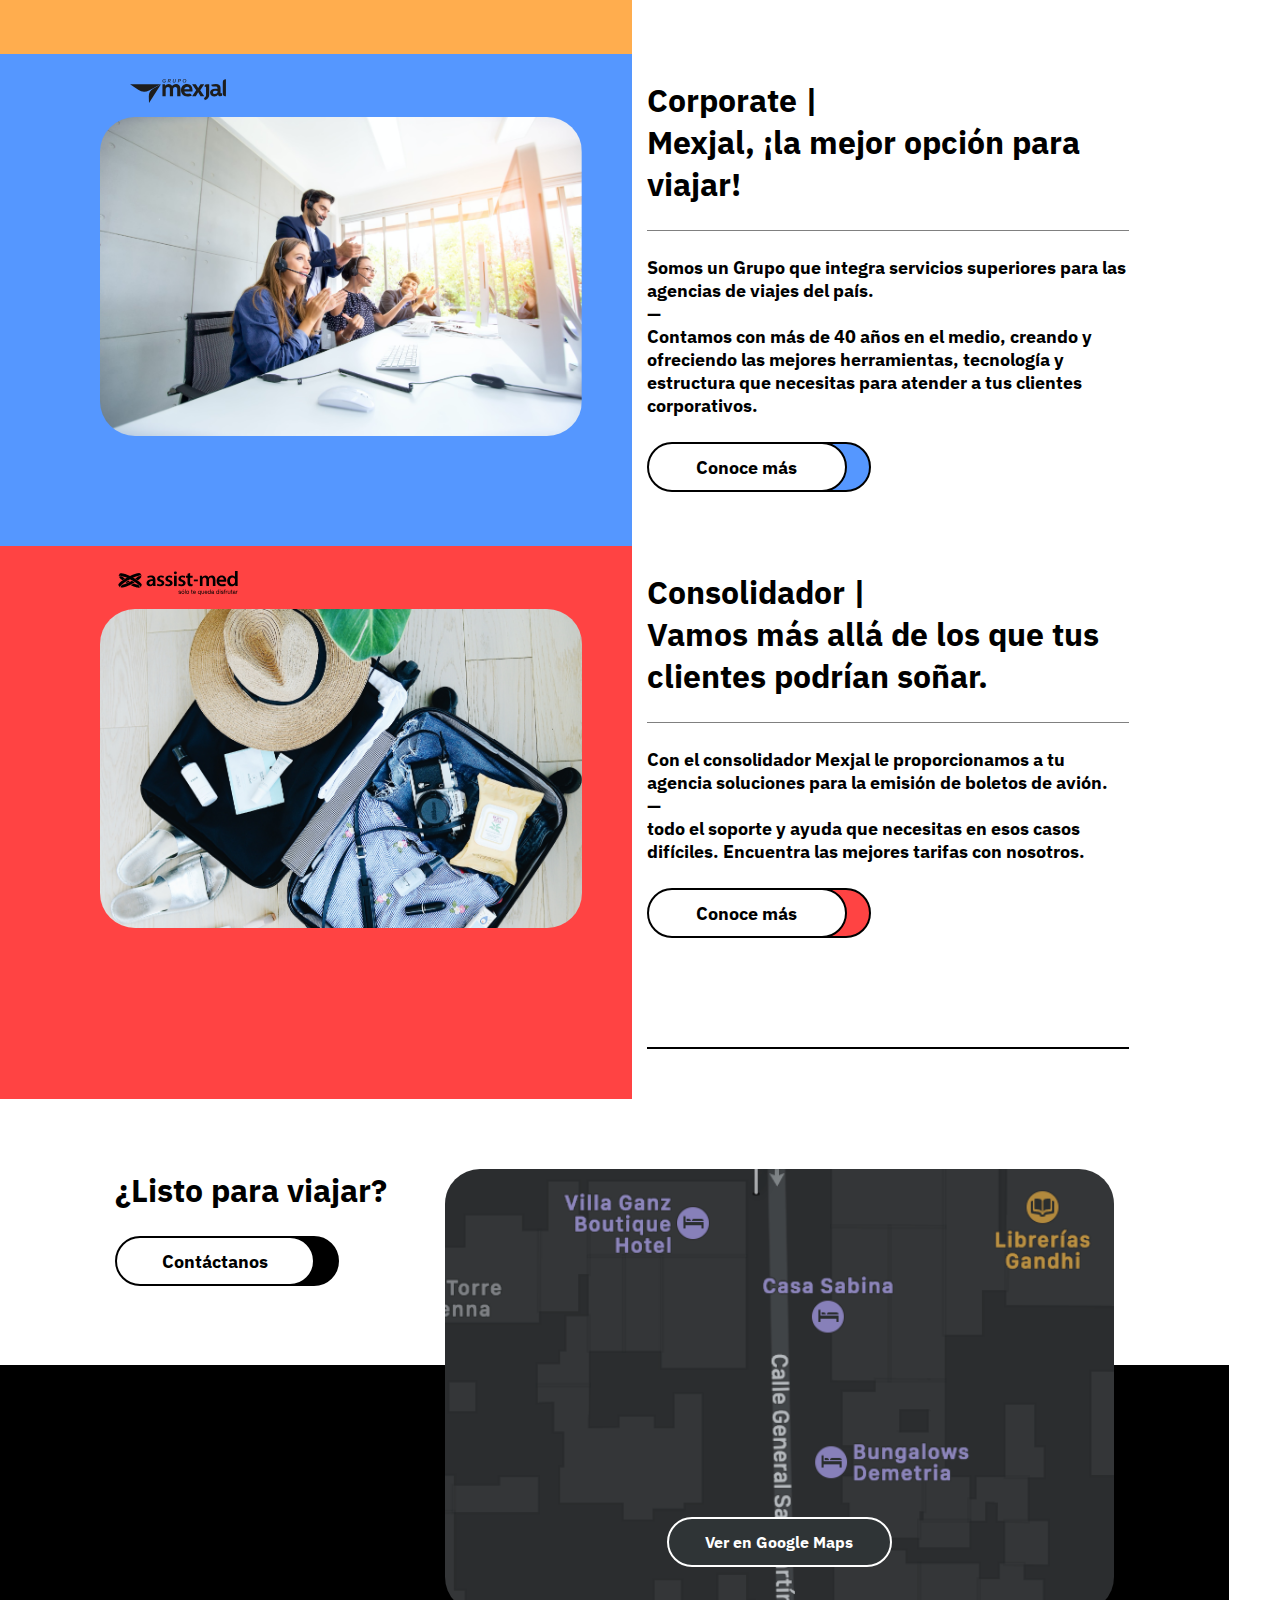
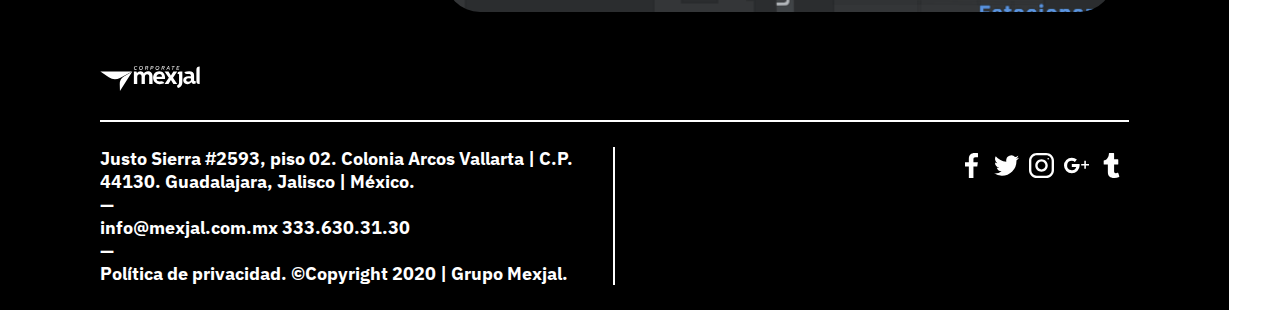
==== commit f5f7b176: "Anthony - Nueva" ====
--- a/index.html
+++ b/index.html
@@ -15,7 +15,7 @@
 
 <body>
   <div class="me-container">
-    <nav class="me-menu" style="background-color: #5597ff;">
+    <nav class="me-menu" id="me1" style="background-color: #5597ff;">
       <div class="me-menu-encabezado">
         <div style="padding-bottom: 10px">
           <a href="/"><img src="assets/icons/mexjal.svg" width="100"></a>
@@ -121,7 +121,7 @@
           </div>
         </div>
       </div>
-    </div>
+    </div>|
 
     <div id="me-consilador" class="me-section">
       <div class="me-section-img naranja">
@@ -269,12 +269,12 @@
 
   <div class="me-nav-right">
     <ul>
-      <li><a href="#mexjal">GRUPO Mexjal |</a></li>
-      <li><a href="#operadora">Operadora |</a></li>
-      <li><a href="#consolidador">Consolidador |</a></li>
-      <li><a href="#corporate">CORPORATE Mexjal |</a></li>
-      <li><a href="#assist">Assist-med |</a></li>
-      <li><a href="#login">Iniciar Sesión |</a></li>
+      <li><a href="#me1">Inicio |</a></li>
+      <li><a href="#me-operator">Operadora |</a></li>
+      <li><a href="#me-consilador">Consolidador |</a></li>
+      <li><a href="#me-mexjal">Corporate |</a></li>
+      <li><a href="#me-assist-med">Assist-med |</a></li>
+      <li><a href="#me-maps">Contacto |</a></li>
     </ul>
   </div>
 
--- a/assets/css/style.css
+++ b/assets/css/style.css
@@ -40,8 +40,11 @@
 }
 
 .me-container {
-  width: calc(100% - 50px);
-  float: left;
+  width: 100%;
+}
+
+.me-nav-right {
+  display: none;
 }
 
 /* Nav bar */
@@ -56,18 +59,18 @@
   background-color: transparent;
 }
 
-.me-menu-encabezado>div {
+.me-menu-encabezado > div {
   float: left;
   width: 50%;
   background-color: transparent;
 }
 
-.me-menu-encabezado>div:first-child>h3 {
+.me-menu-encabezado > div:first-child > h3 {
   float: left;
   display: block;
 }
 
-.me-menu-encabezado>div:last-child>h3 {
+.me-menu-encabezado > div:last-child > h3 {
   float: right;
   display: block;
 }
@@ -77,7 +80,7 @@
   justify-content: flex-end;
 }
 
-.me-nav-icons>object {
+.me-nav-icons > object {
   padding: 0 5px;
 }
 
@@ -91,7 +94,7 @@
   padding: 25px 15px;
 }
 
-.me-menu-movil>li {
+.me-menu-movil > li {
   padding: 10px 0;
   border-bottom: 1px solid black;
 }
@@ -102,26 +105,26 @@
 }
 
 /* TODO:Se canvia para ajustar en vista desktop */
-.me-menu>ul {
+.me-menu > ul {
   display: none;
   flex-direction: row;
   flex-wrap: wrap;
 }
 
-.me-menu>ul>li {
+.me-menu > ul > li {
   margin-left: 10px;
   letter-spacing: 0.95px;
   font-size: 19px;
   font-weight: 700;
 }
 
-.me-menu>ul>li>a {
+.me-menu > ul > li > a {
   text-decoration: none;
   color: black;
   font-size: 16px;
 }
 
-.me-menu>ul>li>a:hover {
+.me-menu > ul > li > a:hover {
   color: white;
 }
 
@@ -136,7 +139,7 @@
   background-color: transparent;
 }
 
-.ma-buttons>input {
+.ma-buttons > input {
   position: absolute;
   width: 200px;
   height: 50px;
@@ -150,12 +153,12 @@
   cursor: pointer;
 }
 
-.ma-buttons input:hover~div {
+.ma-buttons input:hover ~ div {
   width: 90px;
   transition-duration: 0.3s;
 }
 
-.ma-buttons input:hover~.ma-btn-transiton .far.fa-long-arrow-right {
+.ma-buttons input:hover ~ .ma-btn-transiton .far.fa-long-arrow-right {
   margin-left: 50px;
   transition-duration: 0.1s;
 }
@@ -179,12 +182,12 @@
   font-size: 30px;
 }
 
-.ma-buttons input:hover~div {
+.ma-buttons input:hover ~ div {
   width: 90px;
   transition-duration: 0.3s;
 }
 
-.ma-buttons input:hover~.ma-btn-transiton .icon {
+.ma-buttons input:hover ~ .ma-btn-transiton .icon {
   margin: 5px;
   margin-left: 50px;
   transition-duration: 0.1s;
@@ -200,7 +203,7 @@
 }
 
 /* TODO:Para escritorio */
-.me-only-data>div {
+.me-only-data > div {
   display: block;
   width: 100%;
   float: left;
@@ -218,7 +221,7 @@
   align-items: center;
 }
 
-.me-section-img>img {
+.me-section-img > img {
   display: block;
   width: 100%;
   height: 243px;
@@ -246,7 +249,7 @@
   background-color: black;
 }
 
-.me-footer>div {
+.me-footer > div {
   background-color: transparent;
 }
 
@@ -256,18 +259,18 @@
   justify-content: space-between;
 }
 
-.me-footer-icons>ul {
+.me-footer-icons > ul {
   display: flex;
   flex-direction: row;
 }
 
-.me-footer-icons>ul>li {
+.me-footer-icons > ul > li {
   padding: 5px;
   font-size: 25px;
   color: white;
 }
 
-.me-social>li>img {
+.me-social > li > img {
   width: 25px;
   height: 25px;
 }
@@ -329,7 +332,7 @@
 /* End contact */
 
 /* Data */
-.me-data>p:not(:last-child) {
+.me-data > p:not(:last-child) {
   padding-bottom: 25px;
 }
 
@@ -340,39 +343,45 @@
   width: calc(100% - 32px);
   padding: 0px 16px;
   background: white;
-  background: -moz-linear-gradient(top,
-      white 0%,
-      white 49%,
-      black 39%,
-      black 39%,
-      black 39%,
-      black 100%);
+  background: -moz-linear-gradient(
+    top,
+    white 0%,
+    white 49%,
+    black 39%,
+    black 39%,
+    black 39%,
+    black 100%
+  );
   /* FF3.6-15 */
-  background: -webkit-linear-gradient(top,
-      white 0%,
-      white 49%,
-      black 39%,
-      black 39%,
-      black 39%,
-      black 100%);
+  background: -webkit-linear-gradient(
+    top,
+    white 0%,
+    white 49%,
+    black 39%,
+    black 39%,
+    black 39%,
+    black 100%
+  );
   /* Chrome10-25,Safari5.1-6 */
-  background: linear-gradient(to bottom,
-      white 0%,
-      white 49%,
-      black 39%,
-      black 39%,
-      black 39%,
-      black 100%);
+  background: linear-gradient(
+    to bottom,
+    white 0%,
+    white 49%,
+    black 39%,
+    black 39%,
+    black 39%,
+    black 100%
+  );
   /* W3C, IE10+, FF16+, Chrome26+, Opera12+, Safari7+ */
   filter: progid:DXImageTransform.Microsoft.gradient(startColorstr='#ffffff', endColorstr='black', GradientType=0);
   /* IE6-9 */
 }
 
-#me-maps>div {
+#me-maps > div {
   background-color: transparent;
 }
 
-#me-maps>div>img {
+#me-maps > div > img {
   object-fit: none;
   /* object-position: 100% 100%; */
   width: 100%;
@@ -387,8 +396,7 @@
   width: 100%;
 }
 
-
-.me-img-maps>input {
+.me-img-maps > input {
   position: absolute;
   top: 60%;
   left: 0;
@@ -419,7 +427,7 @@
   width: auto;
 }
 
-.me-top-data>div:not(:last-child) {
+.me-top-data > div:not(:last-child) {
   /* width: calc(100% - 200px); */
   background-color: transparent;
 }
@@ -430,11 +438,11 @@
   padding: 0 0 50px 0;
 }
 
-#me-no-more>div {
+#me-no-more > div {
   padding: 10px 16px;
 }
 
-.me-img>img {
+.me-img > img {
   border-radius: 35px;
   width: 100%;
   height: 243px;
@@ -457,29 +465,35 @@
   display: flex;
   flex-direction: column;
   background: #cce0ff;
-  background: -moz-linear-gradient(top,
-      #cce0ff 0%,
-      #cce0ff 79%,
-      black 39%,
-      black 39%,
-      black 39%,
-      black 100%);
+  background: -moz-linear-gradient(
+    top,
+    #cce0ff 0%,
+    #cce0ff 79%,
+    black 39%,
+    black 39%,
+    black 39%,
+    black 100%
+  );
   /* FF3.6-15 */
-  background: -webkit-linear-gradient(top,
-      #cce0ff 0%,
-      #cce0ff 79%,
-      black 39%,
-      black 39%,
-      black 39%,
-      black 100%);
+  background: -webkit-linear-gradient(
+    top,
+    #cce0ff 0%,
+    #cce0ff 79%,
+    black 39%,
+    black 39%,
+    black 39%,
+    black 100%
+  );
   /* Chrome10-25,Safari5.1-6 */
-  background: linear-gradient(to bottom,
-      #cce0ff 0%,
-      #cce0ff 79%,
-      black 39%,
-      black 39%,
-      black 39%,
-      black 100%);
+  background: linear-gradient(
+    to bottom,
+    #cce0ff 0%,
+    #cce0ff 79%,
+    black 39%,
+    black 39%,
+    black 39%,
+    black 100%
+  );
   /* W3C, IE10+, FF16+, Chrome26+, Opera12+, Safari7+ */
   filter: progid:DXImageTransform.Microsoft.gradient(startColorstr='#cce0ff', endColorstr='black', GradientType=0);
   /* IE6-9 */
@@ -487,29 +501,35 @@
 
 #consolidador {
   background: #ffad4e;
-  background: -moz-linear-gradient(top,
-      #ffad4e 0%,
-      #ffad4e 79%,
-      black 39%,
-      black 39%,
-      black 39%,
-      black 100%);
+  background: -moz-linear-gradient(
+    top,
+    #ffad4e 0%,
+    #ffad4e 79%,
+    black 39%,
+    black 39%,
+    black 39%,
+    black 100%
+  );
   /* FF3.6-15 */
-  background: -webkit-linear-gradient(top,
-      #ffad4e 0%,
-      #ffad4e 79%,
-      black 39%,
-      black 39%,
-      black 39%,
-      black 100%);
+  background: -webkit-linear-gradient(
+    top,
+    #ffad4e 0%,
+    #ffad4e 79%,
+    black 39%,
+    black 39%,
+    black 39%,
+    black 100%
+  );
   /* Chrome10-25,Safari5.1-6 */
-  background: linear-gradient(to bottom,
-      #ffad4e 0%,
-      #ffad4e 79%,
-      black 39%,
-      black 39%,
-      black 39%,
-      black 100%);
+  background: linear-gradient(
+    to bottom,
+    #ffad4e 0%,
+    #ffad4e 79%,
+    black 39%,
+    black 39%,
+    black 39%,
+    black 100%
+  );
   /* W3C, IE10+, FF16+, Chrome26+, Opera12+, Safari7+ */
   filter: progid:DXImageTransform.Microsoft.gradient(startColorstr='#FFAD4E', endColorstr='black', GradientType=0);
   /* IE6-9 */
@@ -520,17 +540,17 @@
   padding: 16px 16px;
 }
 
-.me-article-text>h1 {
+.me-article-text > h1 {
   font-size: 24px;
   padding: 16px 0;
 }
 
-.me-article-text>h4 {
+.me-article-text > h4 {
   padding-top: 16px;
   font-size: 16px;
 }
 
-.me-article-text>h4>p>strong {
+.me-article-text > h4 > p > strong {
   font-weight: bold !important;
 }
 
@@ -565,7 +585,7 @@
   z-index: 1 !important;
 }
 
-.me-show-text{
+.me-show-text {
   position: absolute;
   bottom: 0;
   width: calc(100% - 64px);
@@ -574,13 +594,14 @@
   border-radius: 35px;
   margin-top: -35px;
   z-index: 2 !important;
-}
-
-#me-close{
+  display: none;
+}
+
+#me-close {
   float: right;
 }
 
-#me-show-div{
+#me-show-div {
   color: darkblue;
 }
 /*-------------------------------- CORPORATE ------------------------ */
@@ -614,7 +635,7 @@
   z-index: 0;
 }
 
-.me-login-data>div {
+.me-login-data > div {
   padding: 15px 25px 5px 50px;
 }
 
@@ -623,11 +644,11 @@
   flex-direction: row;
 }
 
-.me-login-two>div {
+.me-login-two > div {
   width: 50%;
 }
 
-.me-login-two>div:last-child {
+.me-login-two > div:last-child {
   border-left: 1px solid black;
   padding-left: 15px;
 }
@@ -651,14 +672,14 @@
   margin: 5px 0;
 }
 
-.me-login-data>div>a {
+.me-login-data > div > a {
   font-style: bold;
   font-size: 18px;
   padding: 0 100px;
   color: #000;
 }
 
-.new-data>div:first-child>input {
+.new-data > div:first-child > input {
   height: 25px;
   width: 25px;
   background-color: red;
@@ -671,20 +692,20 @@
   flex-direction: column !important;
 }
 
-.new-data>div:first-child {
+.new-data > div:first-child {
   position: relative;
   /* position: absolute;
   top: -3px;
   left: 15px; */
 }
 
-.new-data>div:first-child>label {
+.new-data > div:first-child > label {
   position: absolute;
   top: -3px;
   left: 30px;
 }
 
-.new-data>div:first-child>input:checked {
+.new-data > div:first-child > input:checked {
   color: gray;
 }
 
@@ -699,13 +720,13 @@
   background-size: cover;
 }
 
-#slide-1>.me-slider-img {
+#slide-1 > .me-slider-img {
   border-top-left-radius: 35px;
   background-image: url(../img/Operadora/2-2.png);
   margin-left: 32px;
 }
 
-#slide-2>.me-slider-img {
+#slide-2 > .me-slider-img {
   border-top-right-radius: 35px;
   background-image: url(../img/Operadora/3-2.png);
   margin-right: 32px;
@@ -725,20 +746,20 @@
   z-index: 1;
 }
 
-.me-slider-text>div {
+.me-slider-text > div {
   width: calc(100% - 32px);
   padding: 16px 16px;
   text-align: left;
 }
 
-#slide-1>.me-slider-text {
+#slide-1 > .me-slider-text {
   width: calc(100% - 16px);
   margin-left: 16px;
   border-top-left-radius: 35px;
   border-bottom-left-radius: 35px;
 }
 
-#slide-2>.me-slider-text {
+#slide-2 > .me-slider-text {
   width: calc(100% - 16px);
   margin-right: 16px;
   border-top-right-radius: 35px;
@@ -779,7 +800,7 @@
   background: transparent;
 }
 
-.slides>div {
+.slides > div {
   scroll-snap-align: start;
   flex-shrink: 0;
   width: 90%;
@@ -795,7 +816,7 @@
   font-size: 100px;
 }
 
-.slider>a {
+.slider > a {
   display: inline-flex;
   width: 1rem;
   height: 1rem;
@@ -808,12 +829,12 @@
   position: relative;
 }
 
-.slider>a:active {
+.slider > a:active {
   top: 1px;
   background-color: gray;
 }
 
-.slider>a:focus {
+.slider > a:focus {
   background: #000;
 }
 
@@ -846,7 +867,7 @@
   background-color: white;
 }
 
-.me-mensaje-data>div {
+.me-mensaje-data > div {
   width: 100%;
   margin: 5px 0 5px 16px;
 }
@@ -858,29 +879,29 @@
   background-color: transparent;
 }
 
-.me-menu-mv>ul {
+.me-menu-mv > ul {
   width: calc(100% - 32px);
   padding: 25px 16px;
   background-color: white;
   border-radius: 35px;
 }
 
-.me-menu-mv>ul>li {
+.me-menu-mv > ul > li {
   padding: 10px 0;
 }
 
-.me-menu-mv>ul>li:not(:last-child) {
+.me-menu-mv > ul > li:not(:last-child) {
   padding: 10px 0;
   border-bottom: 1px solid black;
 }
 
-.me-menu-mv>ul>li>a>img {
+.me-menu-mv > ul > li > a > img {
   float: right;
 }
 
 /* Don't need button navigation */
 @supports (scroll-snap-type) {
-  .slider>a {
+  .slider > a {
     display: none;
   }
 }
@@ -985,14 +1006,14 @@
   margin: 25px 0 10px 0;
 }
 
-.me-line-mid{
-  height:1px;
+.me-line-mid {
+  height: 1px;
   border: none;
-  background-color:gray;
+  background-color: gray;
   margin: 25px 0;
 }
 
-.me-line-end{
+.me-line-end {
   height: 2px;
   border: none;
   background-color: black;
@@ -1013,9 +1034,9 @@
   height: 100%;
   background-color: white;
   border-radius: 30px;
+  box-shadow: 0px 17px 24px -19px rgba(0, 0, 0, 0.67);
   -webkit-box-shadow: 0px 17px 24px -19px rgba(0, 0, 0, 0.67);
   -moz-box-shadow: 0px 17px 24px -19px rgba(0, 0, 0, 0.67);
-  box-shadow: 0px 17px 24px -19px rgba(0, 0, 0, 0.67);
 }
 
 .img-cont {
@@ -1036,8 +1057,8 @@
 }
 
 .msg-info-pattern {
+  width: calc(100% - 44px);
   margin: 0px 22px 0px 22px;
-  width: calc(100%-44px);
   background-color: white;
 }
 
@@ -1091,44 +1112,44 @@
 
 #agencia {
   grid-area: agencia;
-  border-bottom: 1px solid #1D1D1D;
+  border-bottom: 1px solid #1d1d1d;
 }
 
 #ubicacion {
   grid-area: ubicacion;
-  border-bottom: 1px solid #1D1D1D;
+  border-bottom: 1px solid #1d1d1d;
 }
 
 #ciudad {
   grid-area: ciudad;
-  border-bottom: 1px solid #1D1D1D;
+  border-bottom: 1px solid #1d1d1d;
 }
 
 #estado {
   grid-area: estado;
-  border-bottom: 0px solid #1D1D1D;
-  border-right: 0px solid #1D1D1D;
+  border-bottom: 0px solid #1d1d1d;
+  border-right: 0px solid #1d1d1d;
 }
 
 #cp {
   grid-area: cp;
-  border-bottom: 0px solid #1D1D1D;
-  border-left: 1px solid #1D1D1D;
+  border-bottom: 0px solid #1d1d1d;
+  border-left: 1px solid #1d1d1d;
 }
 
 #agente {
   grid-area: agente;
-  border-bottom: 1px solid #1D1D1D;
+  border-bottom: 1px solid #1d1d1d;
 }
 
 #telefono {
   grid-area: telefono;
-  border-bottom: 1px solid #1D1D1D;
+  border-bottom: 1px solid #1d1d1d;
 }
 
 #email {
   grid-area: email;
-  border-bottom: 1px solid #1D1D1D;
+  border-bottom: 1px solid #1d1d1d;
 }
 
 #mensaje {
@@ -1139,35 +1160,33 @@
   text-align: left;
   font: italic normal normal 16px/20px IBM Plex Sans;
   letter-spacing: 0.8px;
-  color: #1D1D1D;
+  color: #1d1d1d;
   opacity: 1;
 }
 
-#ag>div>input,
-#ub>div>input,
-#ci>div>input,
-#es>div>input,
-#cp-child>div>input,
-#agen>div>input,
-#te>div>input,
-#em>div>input,
-#me>div>textarea {
+#ag > div > input,
+#ub > div > input,
+#ci > div > input,
+#es > div > input,
+#cp-child > div > input,
+#agen > div > input,
+#te > div > input,
+#em > div > input,
+#me > div > textarea {
   width: 100%;
   border: 0px;
 }
 
-#me>div>textarea {
+#me > div > textarea {
   overflow-x: hidden;
   resize: none;
   height: 70px;
 }
 
-#me>div>textarea:focus {
+#me > div > textarea:focus {
   border: 0px;
   color: red;
 }
-
-
 
 #ag,
 #ub,
@@ -1213,71 +1232,75 @@
 /********/
 
 .borderTop {
-  border-top: 1px solid #1D1D1D;
+  border-top: 1px solid #1d1d1d;
 }
 
 .borderBottom {
-  border-bottom: 1px solid #1D1D1D;
+  border-bottom: 1px solid #1d1d1d;
 }
 
 .borderRight {
-  border-right: 1px solid #1D1D1D;
+  border-right: 1px solid #1d1d1d;
 }
 
 .borderLeft {
-  border-left: 1px solid #1D1D1D;
+  border-left: 1px solid #1d1d1d;
 }
 
 .pt-25 {
   padding-top: 25px;
 }
 
-.me-slider-new{
-  width: 100%;
-}
-
-.me-slider-new > ul{
+.me-slider-new {
+  width: 100%;
+}
+
+.me-slider-new > ul {
   display: flex;
   width: 200%;
 
   animation: cambio 10s infinite;
 }
 
-.me-slider-new > ul > li{
+.me-slider-new > ul > li {
   width: 50%;
   display: flex;
   justify-content: center;
 }
 
-.me-logos-ex{
+.me-logos-ex {
   width: 120px;
   height: 80px;
 }
 
 @keyframes cambio {
-  0% { margin-left: 0;}
-  20% { margin-left: 0;}
-
-  25% { margin-left: -50%;}
-  45% { margin-left: -50%;}
-
-  50% { margin-left: -100%;}
-  70% { margin-left: -100%;}
-
-  75% { margin-left: -100%;}
-  100% { margin-left: -100%;}
-}
-
-
-.me-nav-right{
-  width: 50px;
-  height: 100vh;
-  display: flex;
-  align-items: center;
-  position: fixed;
-  right: -16px;
-}
-.me-nav-right > ul > li >a{
-  font-size: 11px;
-  writing-mode: vertical-lr;
-}+  0% {
+    margin-left: 0;
+  }
+  20% {
+    margin-left: 0;
+  }
+
+  25% {
+    margin-left: -50%;
+  }
+  45% {
+    margin-left: -50%;
+  }
+
+  50% {
+    margin-left: -100%;
+  }
+  70% {
+    margin-left: -100%;
+  }
+
+  75% {
+    margin-left: -100%;
+  }
+  100% {
+    margin-left: -100%;
+  }
+}
+
+
--- a/assets/css/1050px.css
+++ b/assets/css/1050px.css
@@ -1,5 +1,24 @@
 /* Querys */
 @media only screen and (min-width: 1050px) {
+  .me-container {
+    width: calc(96%);
+    float: left;
+  }
+  
+  .me-nav-right {
+    width: 4%;
+    height: 100vh;
+    display: flex;
+    align-items: center;
+    position: fixed;
+    right: -16px;
+  }
+  
+  .me-nav-right > ul > li > a {
+    font-size: 11px;
+    writing-mode: vertical-lr;
+  }
+
   .me-data {
     display: flex;
     flex-direction: row;
@@ -318,9 +337,11 @@
   .me-login-data{
     width: calc(70% + 25px);
     margin-left: -25px;
+    border-radius: 0px;
     border-top-right-radius: 35px;
     border-bottom-right-radius: 35px;
-    margin-left: 0;
+    margin-left: -35px;
+
   }
 
   .me-log{
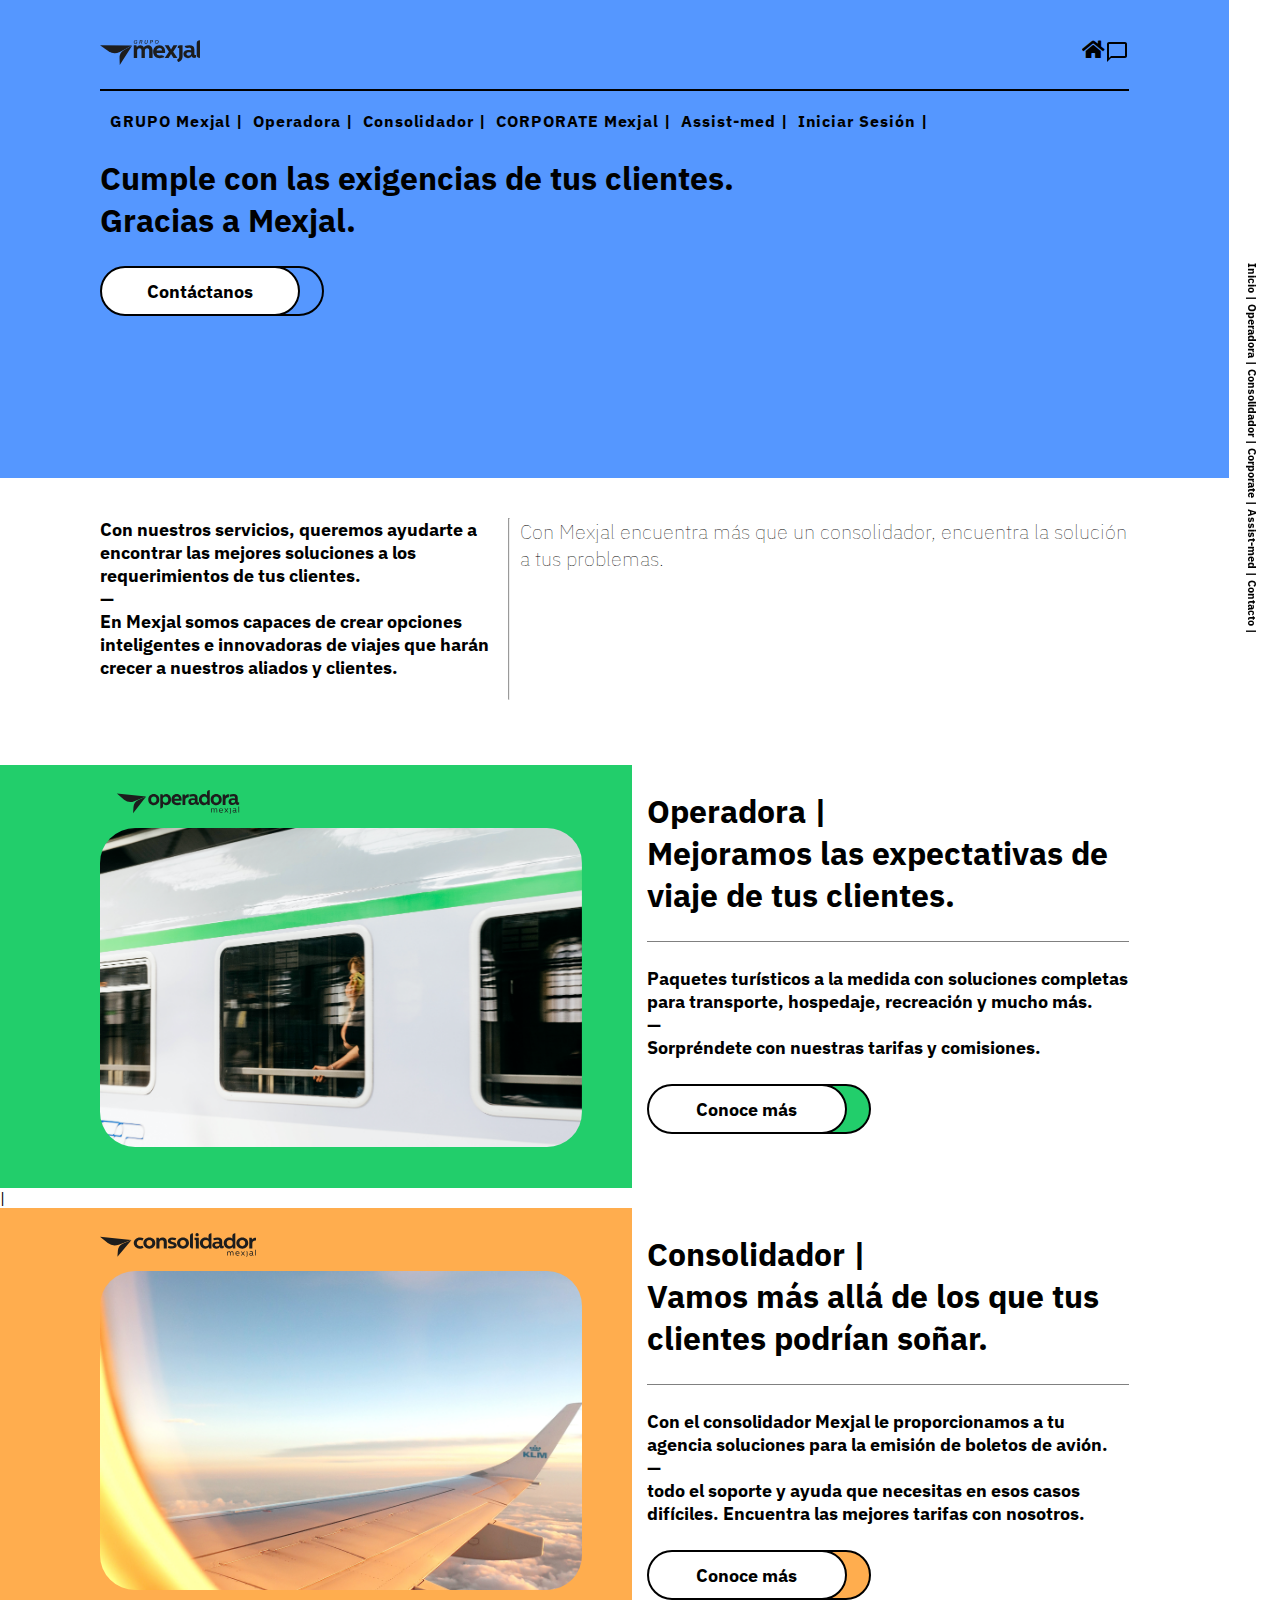
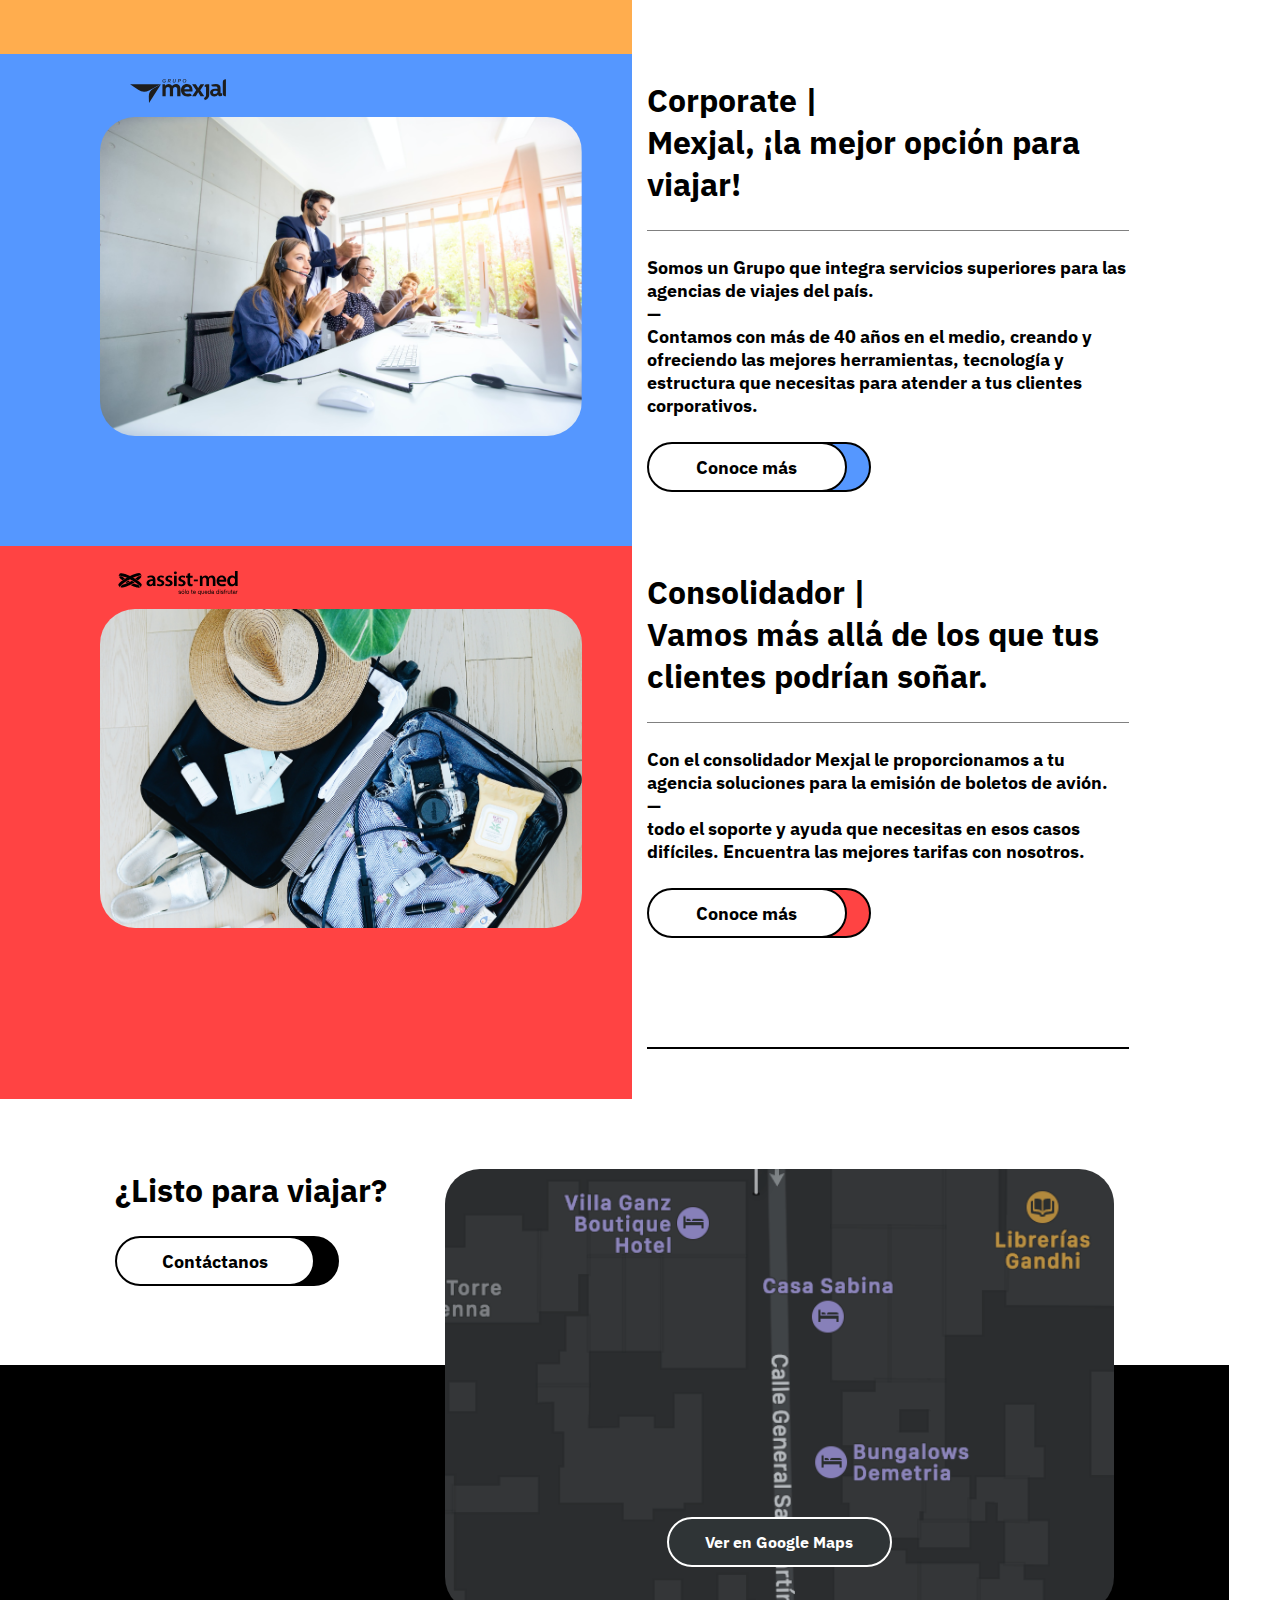
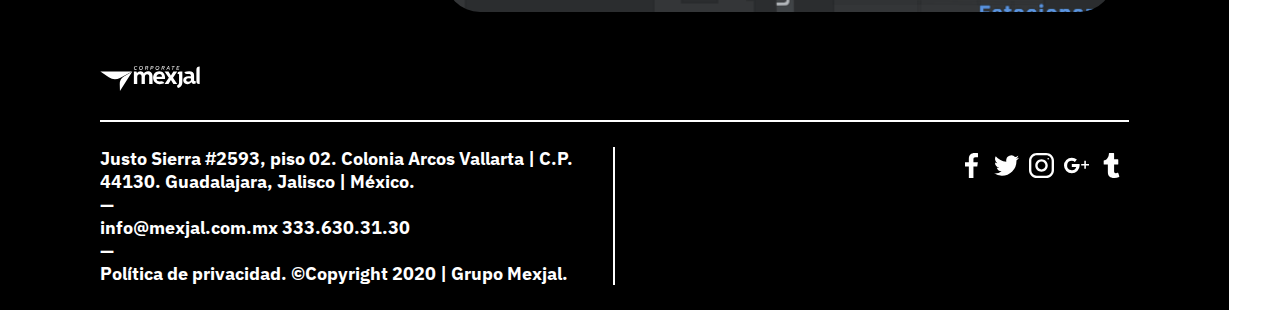
==== commit 3dae829c: "Anthony - Nueva" ====
--- a/index.html
+++ b/index.html
@@ -9,8 +9,12 @@
   <link rel="stylesheet" href="./assets/css/1050px.css">
 
   <link href="https://fonts.googleapis.com/css2?family=IBM+Plex+Sans:wght@100&display=swap" rel="stylesheet">
-  <link rel="stylesheet" href="https://pro.fontawesome.com/releases/v5.10.0/css/all.css"
+  <!-- <link rel="stylesheet" href="https://pro.fontawesome.com/releases/v5.10.0/css/all.css"
     integrity="sha384-AYmEC3Yw5cVb3ZcuHtOA93w35dYTsvhLPVnYs9eStHfGJvOvKxVfELGroGkvsg+p" crossorigin="anonymous" />
+
+    <link href="https://fonts.googleapis.com/icon?family=Material+Icons"
+      rel="stylesheet"> -->
+  <link rel="stylesheet" href="assets/fontawesome/css/all.css">
 </head>
 
 <body>
@@ -21,9 +25,10 @@
           <a href="/"><img src="assets/icons/mexjal.svg" width="100"></a>
         </div>
         <div class="me-nav-icons">
-          <a href="/"><img src="./assets/icons/home-24px.svg" /></a>
+          <a href="/"><i class="fas fa-home"></i></a>
           <img src="./assets/icons/chat_bubble_outline-24px.svg" />
           <img src="./assets/icons/Icono-Menú.svg" id="me-show-menu" class="me-hamburguesa" />
+          
         </div>
         <div style="width: 100%; float: left;">
           <hr class="me-line" style="margin: 10px 0;">
@@ -260,7 +265,7 @@
             <li><img src="assets/icons/laT.svg" alt="" width="25"></li>
           </ul>
           <ul class="me-arrow">
-            <li><img src="../assets/icons/arriva.svg" class="ir-arriba" width="35"></li>
+            <li><img src="assets/icons/arriva.svg" class="ir-arriba" width="35"></li>
           </ul>
         </div>
       </div>
@@ -280,6 +285,7 @@
 
   <script src="assets/js/jquery-3.5.1.min.js"></script>
   <script src="assets/js/index.js"></script>
+  <script src="aseets/fontawesome/js/all.js"></script>
 </body>
 
 </html>
--- a/assets/css/style.css
+++ b/assets/css/style.css
@@ -1303,4 +1303,10 @@
   }
 }
 
-
+.fa-home{
+  font-size: 20px;
+}
+
+.fa-home:hover{
+  color: white;
+}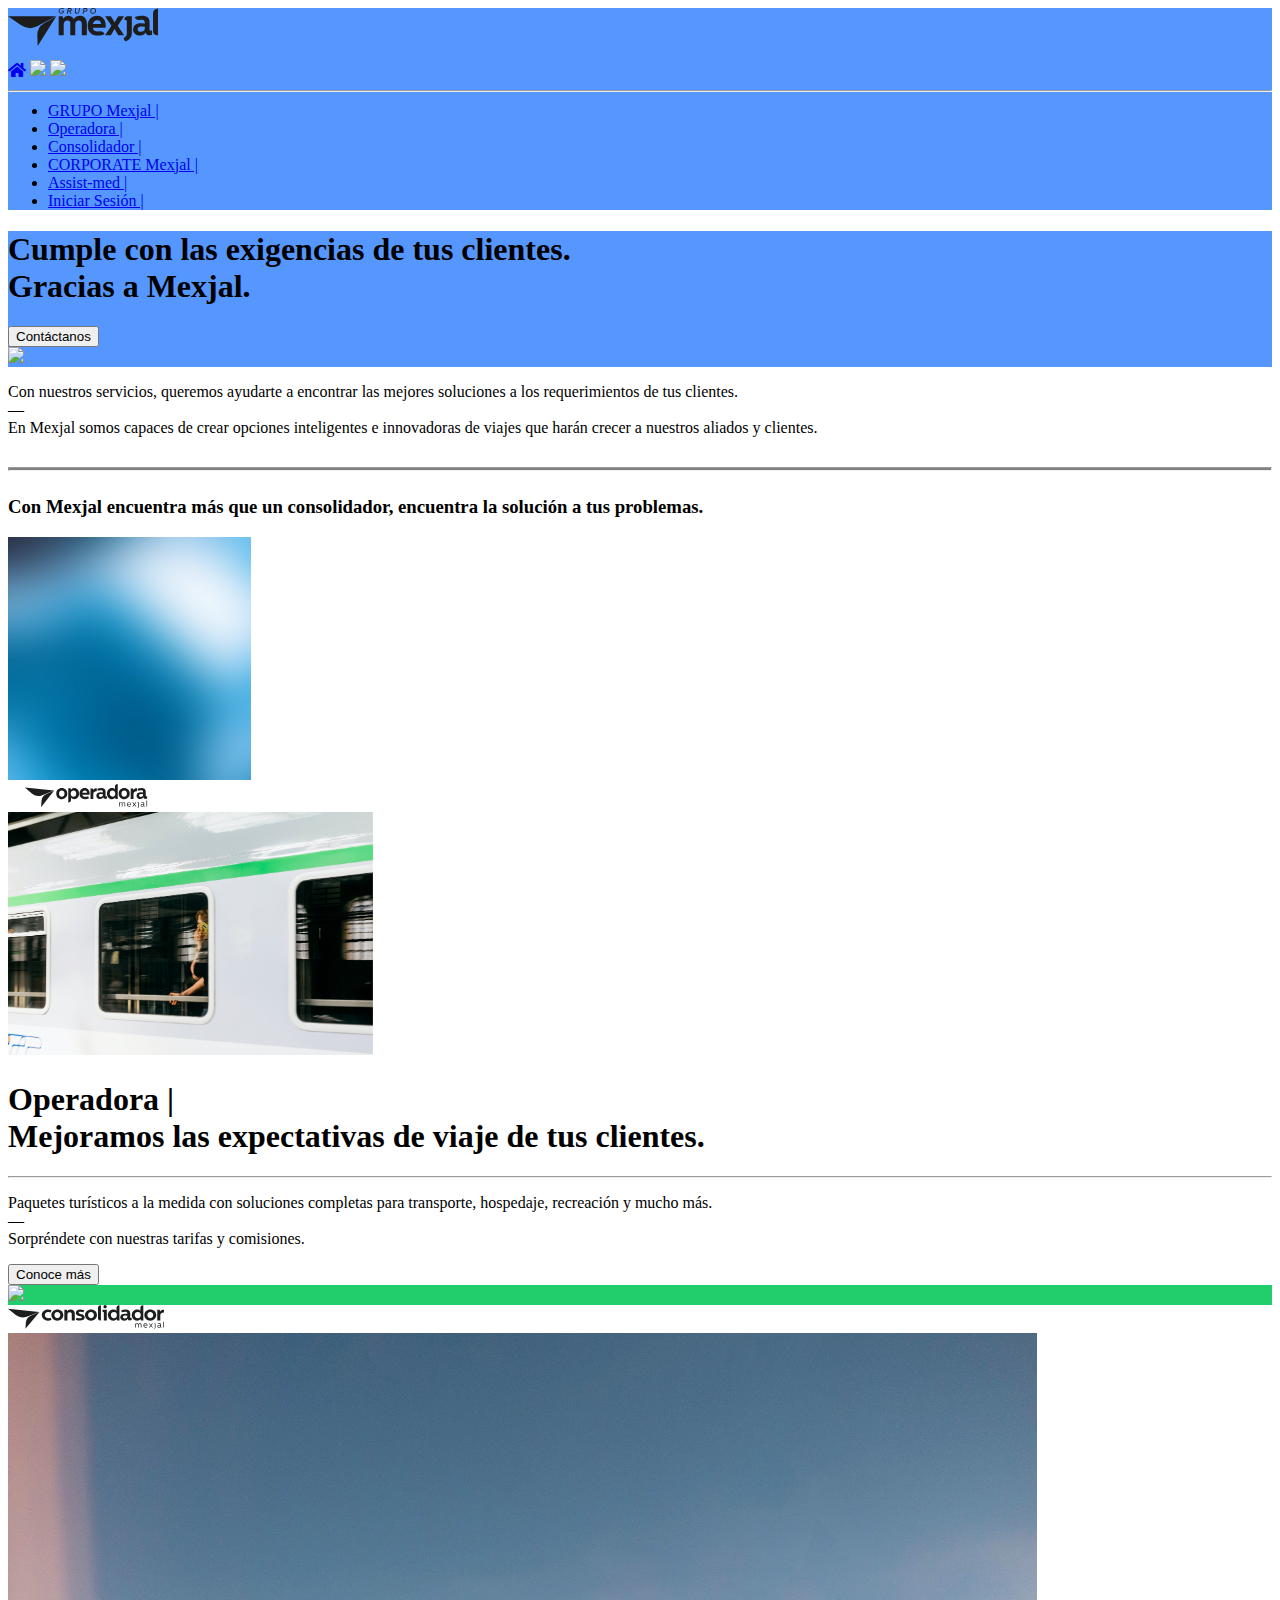
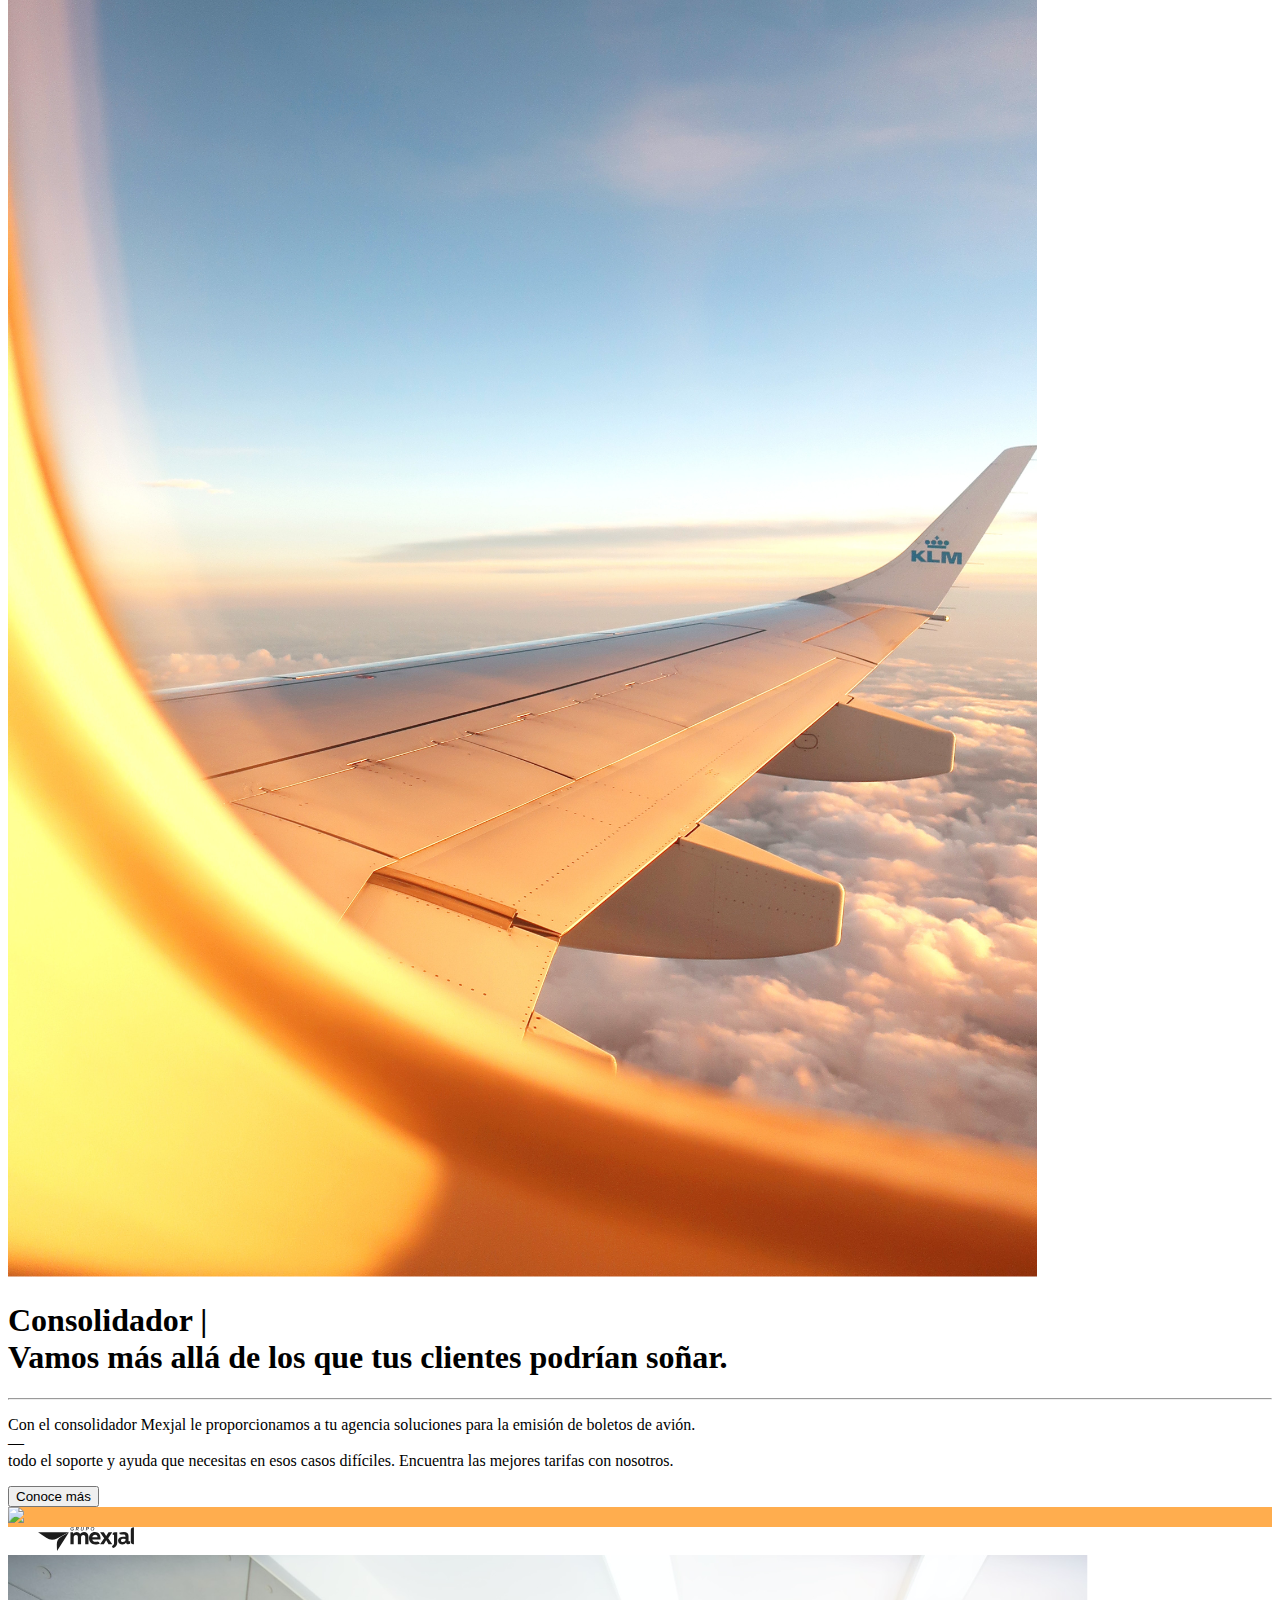
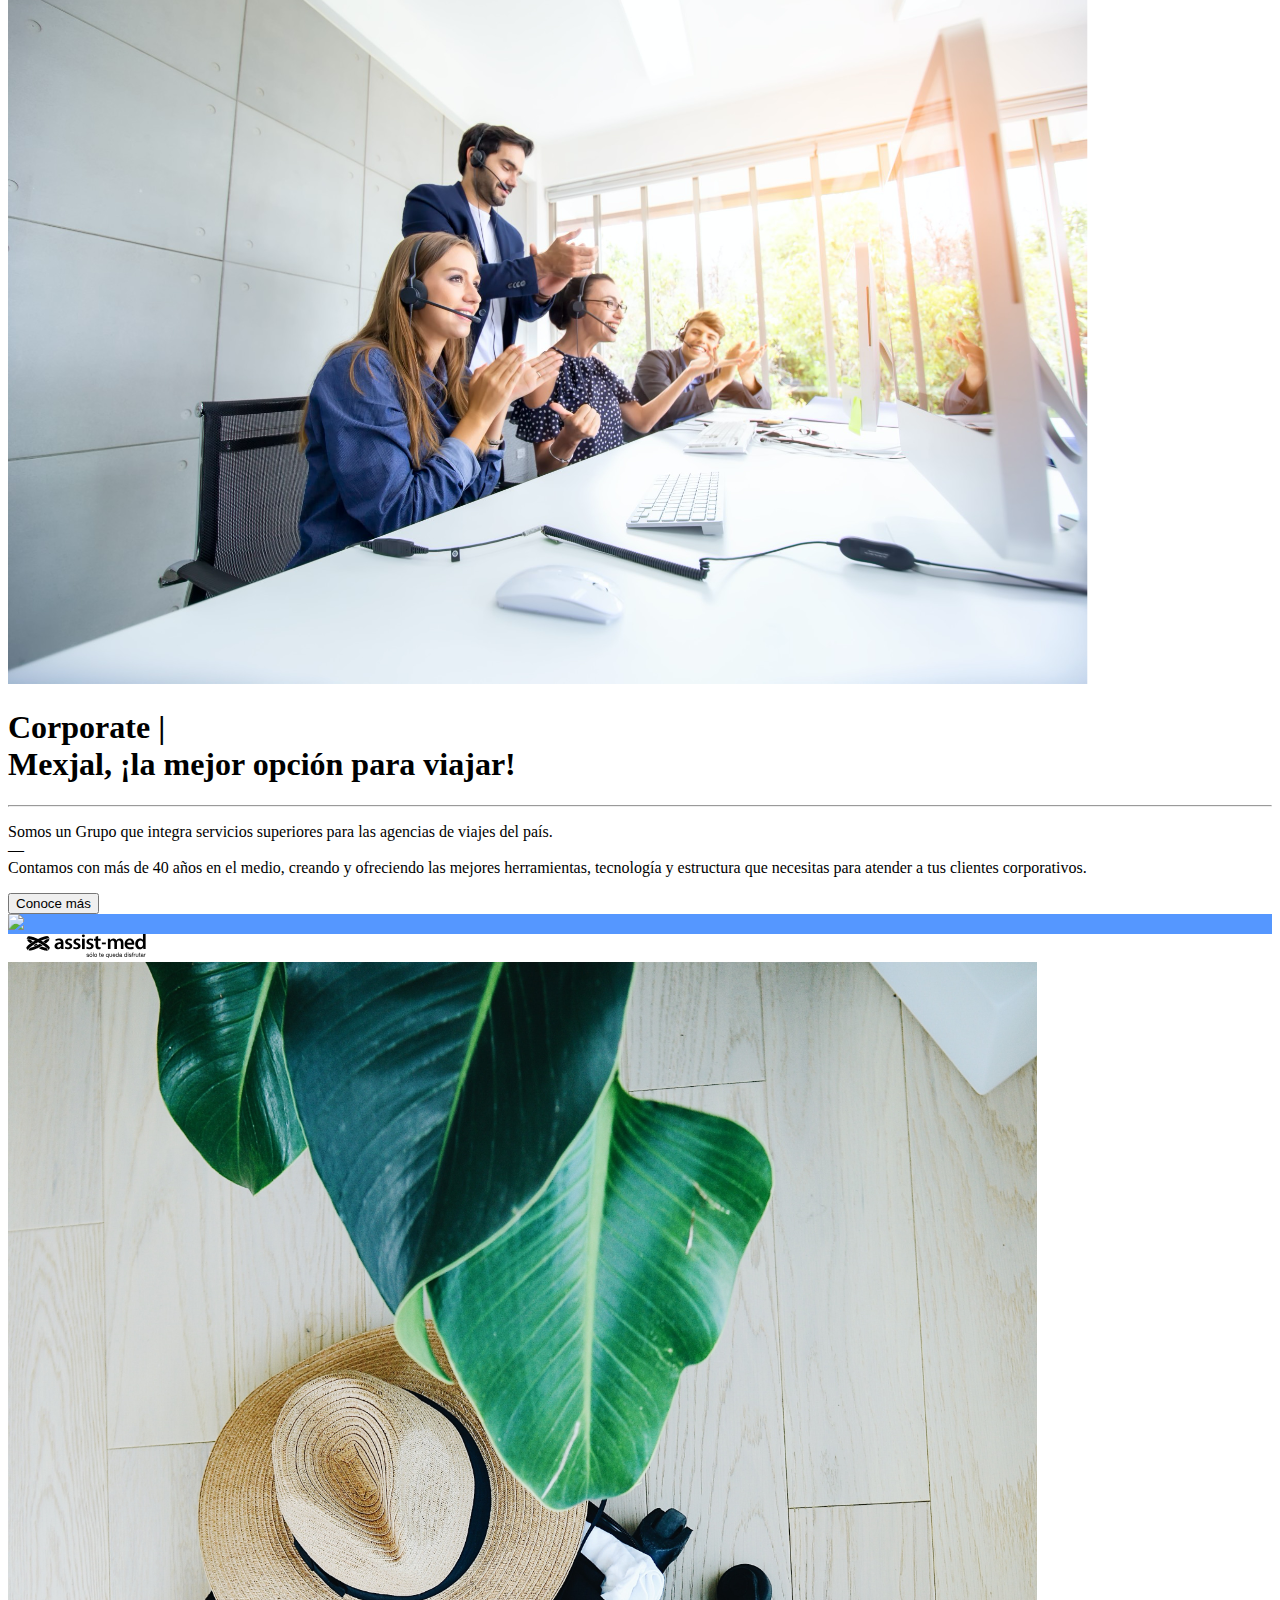
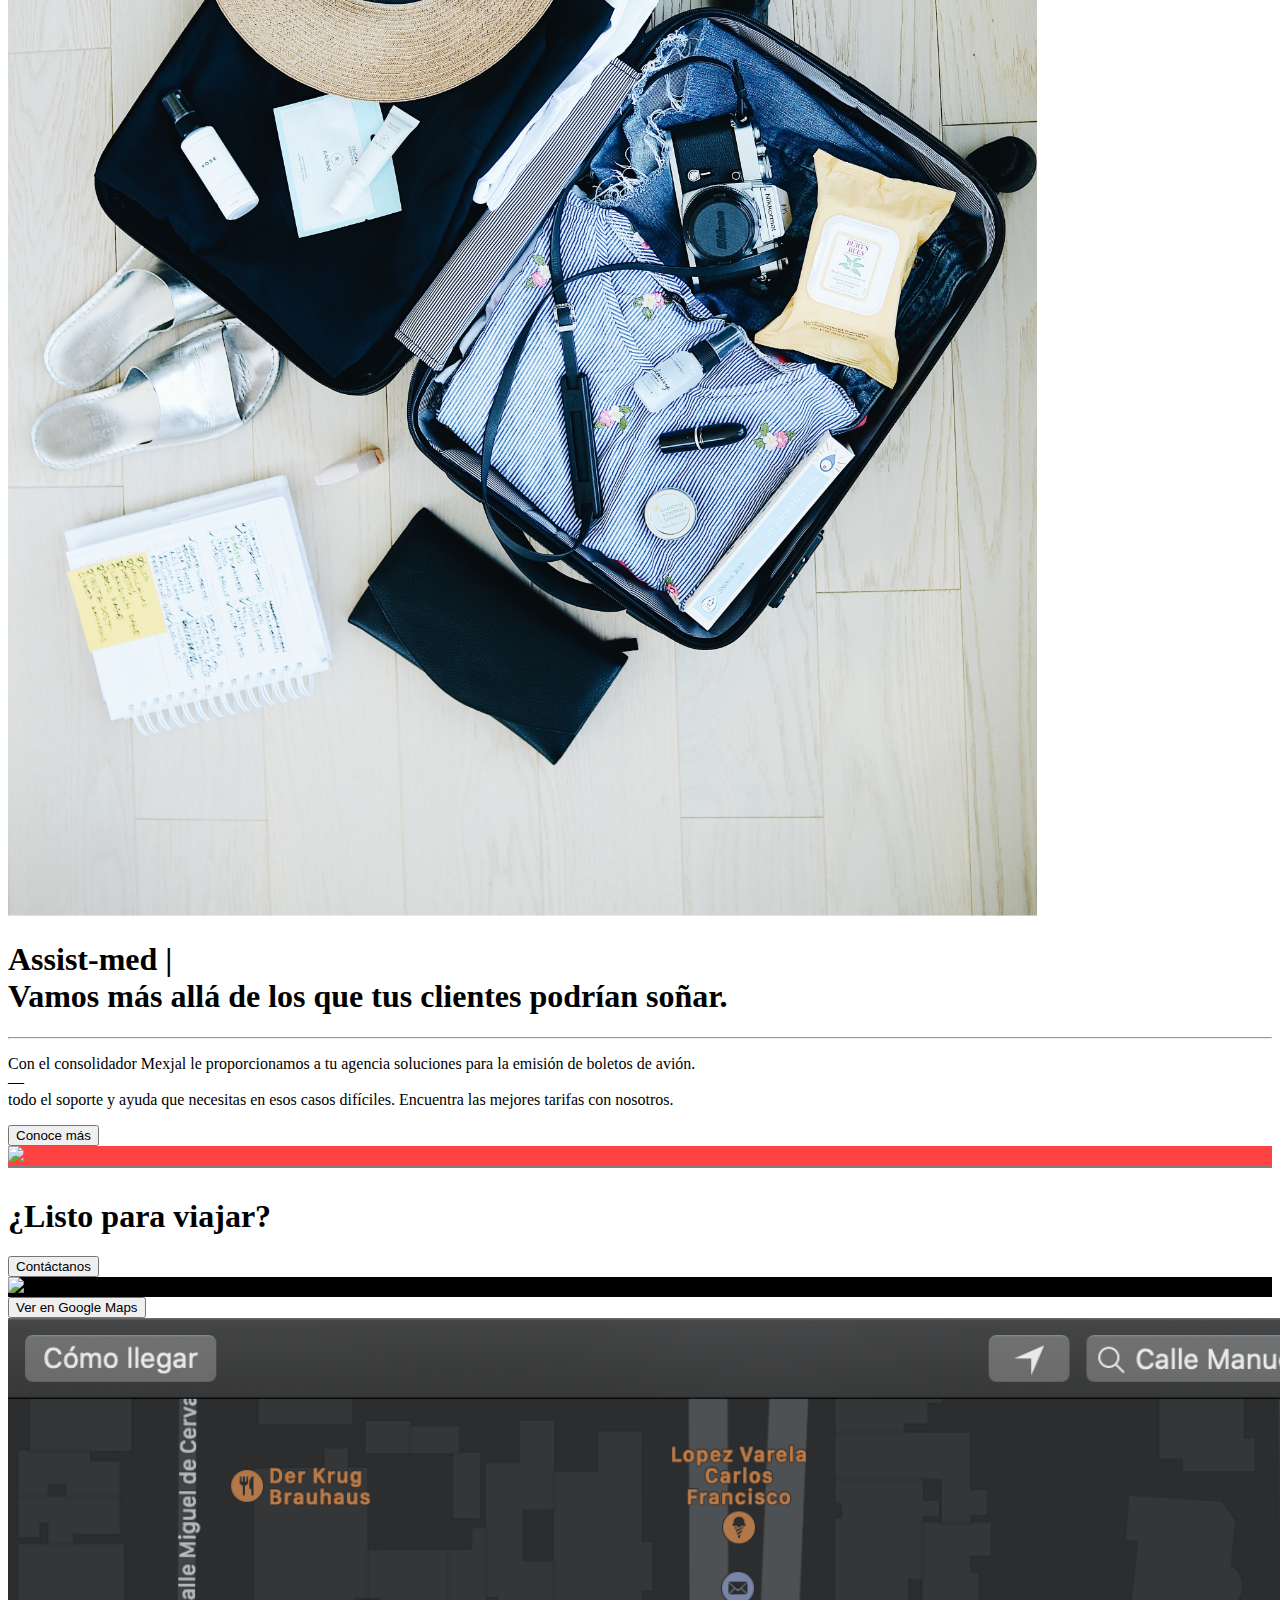
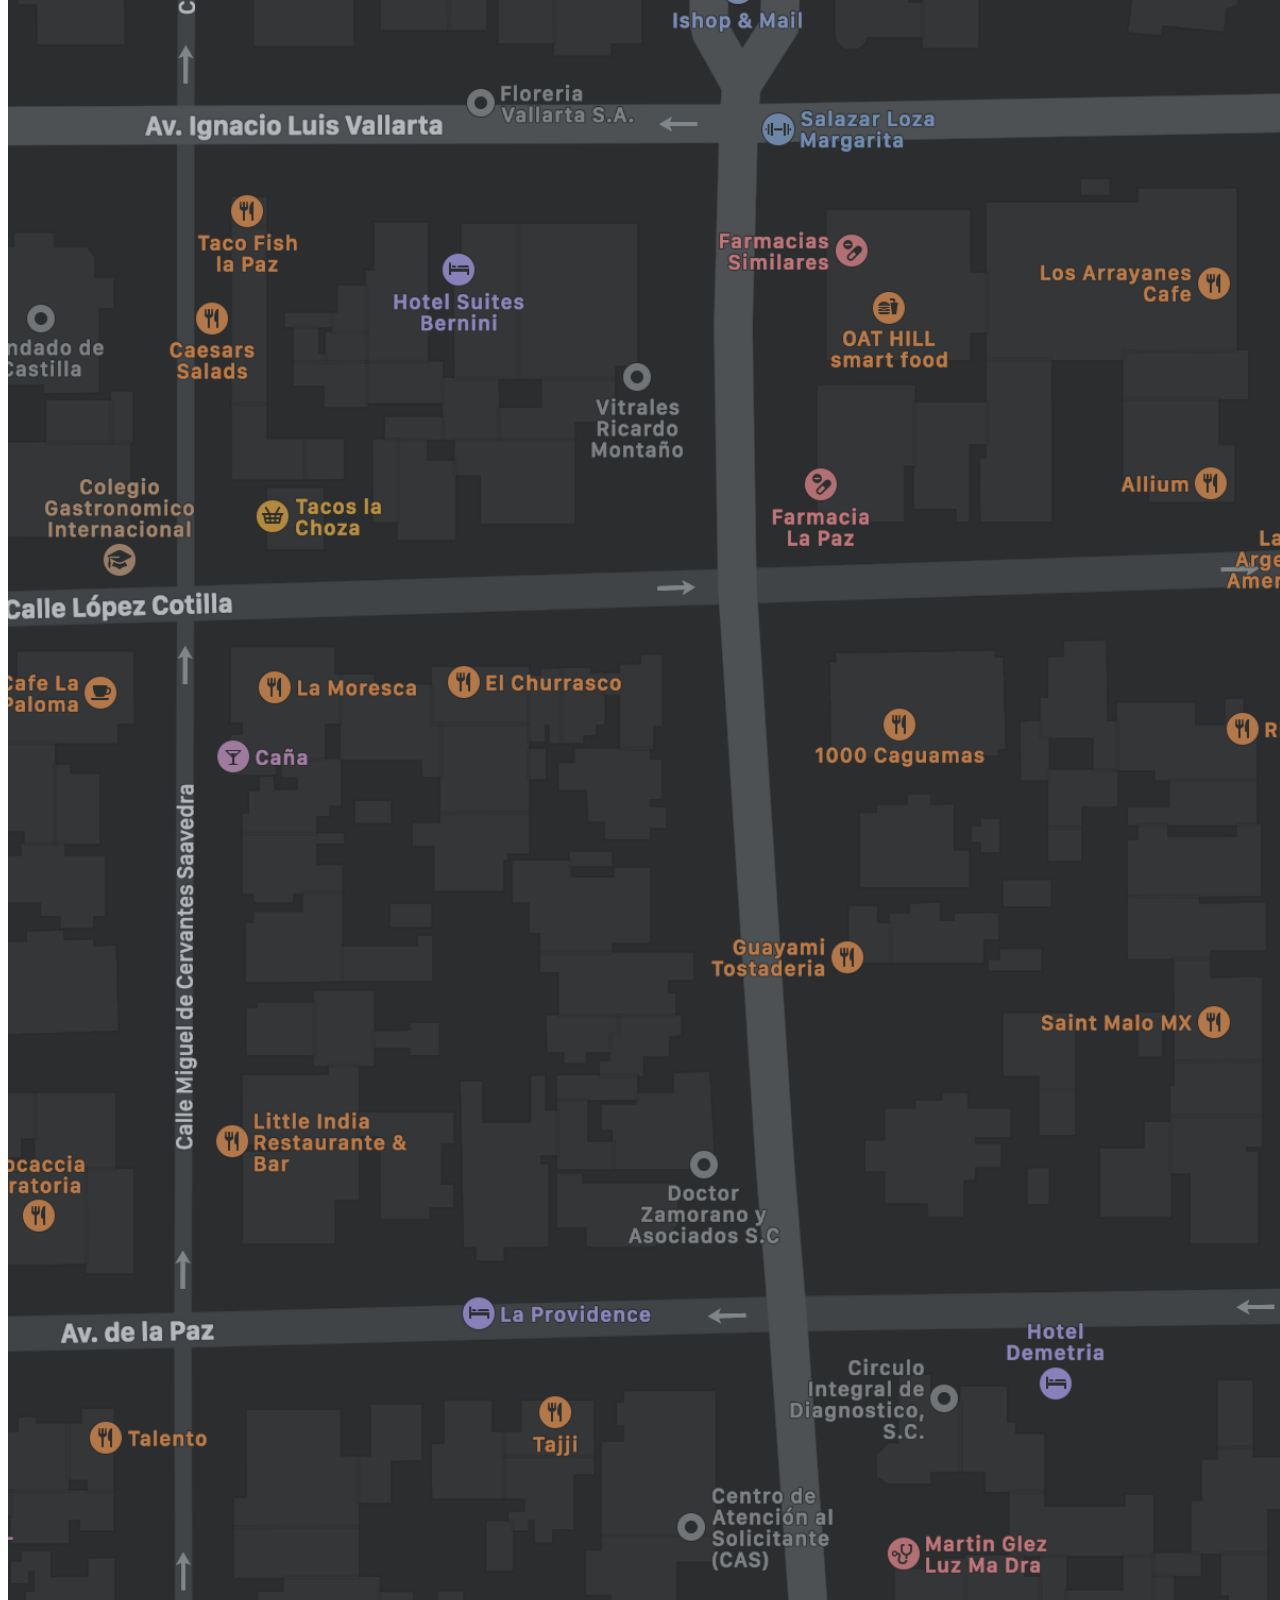
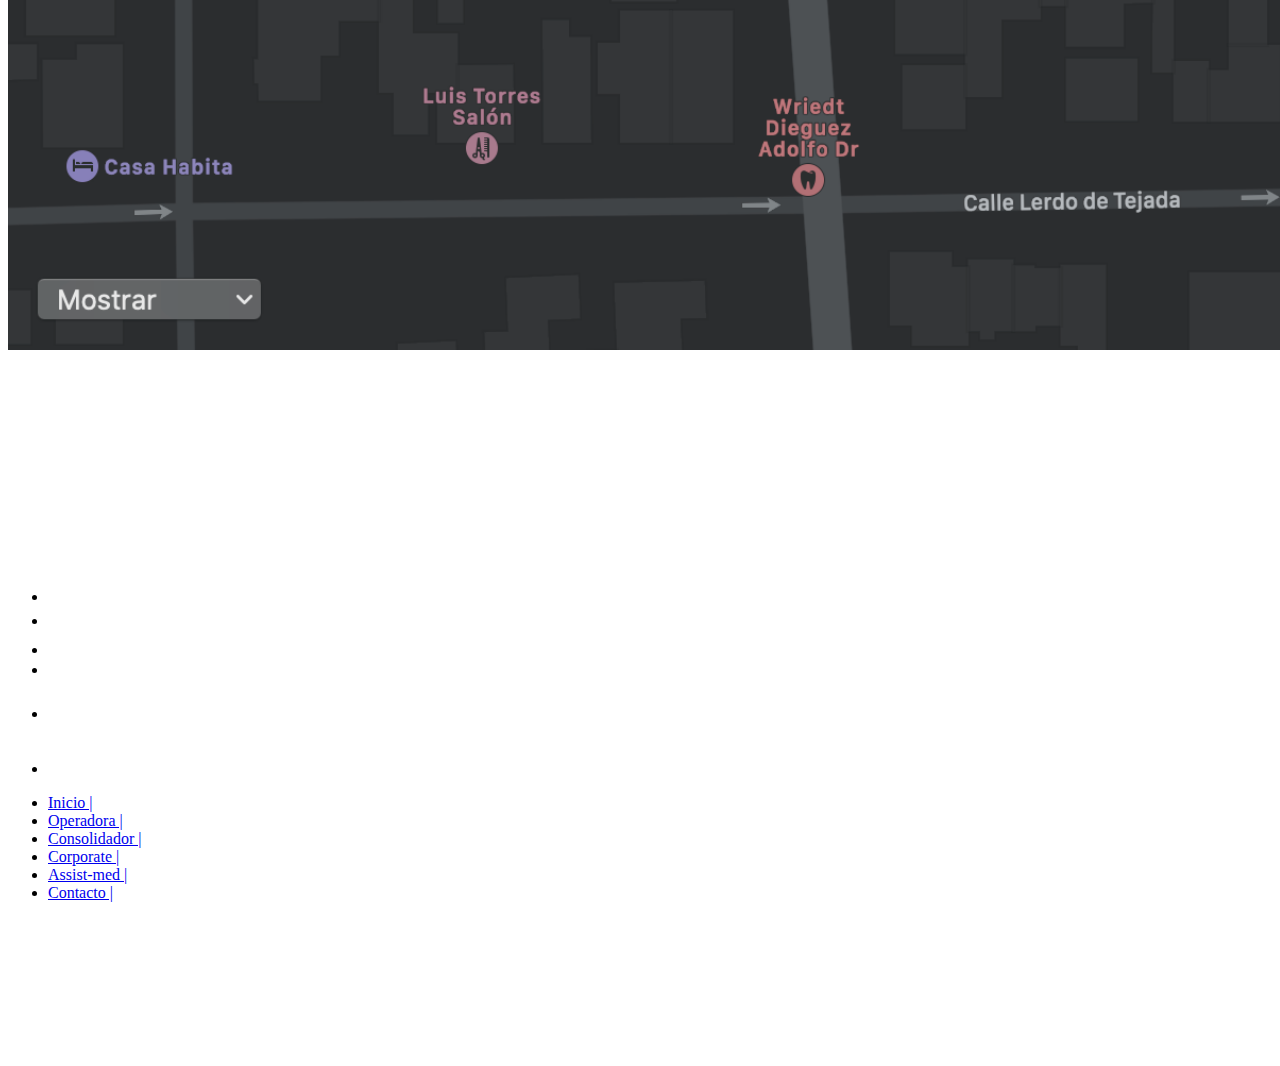
==== commit 15497e4d: "last changes" ====
--- a/index.html
+++ b/index.html
@@ -5,8 +5,8 @@
   <meta charset="UTF-8">
   <meta name="viewport" content="width=device-width, initial-scale=1.0">
   <title>Document</title>
-  <link rel="stylesheet" href="./assets/css/style.css">
-  <link rel="stylesheet" href="./assets/css/1050px.css">
+  <link rel="stylesheet" href=".assets/css/style.css">
+  <link rel="stylesheet" href=".assets/css/1050px.css">
 
   <link href="https://fonts.googleapis.com/css2?family=IBM+Plex+Sans:wght@100&display=swap" rel="stylesheet">
   <!-- <link rel="stylesheet" href="https://pro.fontawesome.com/releases/v5.10.0/css/all.css"
@@ -19,16 +19,16 @@
 
 <body>
   <div class="me-container">
-    <nav class="me-menu" id="me1" style="background-color: #5597ff;">
+    <nav class="me-menu" id="me1" style="background-color: #5597FF;">
       <div class="me-menu-encabezado">
         <div style="padding-bottom: 10px">
-          <a href="/"><img src="assets/icons/mexjal.svg" width="100"></a>
+          <a href="/"><img src="assets/icons/mexjal.svg" width="150"></a>
         </div>
         <div class="me-nav-icons">
           <a href="/"><i class="fas fa-home"></i></a>
-          <img src="./assets/icons/chat_bubble_outline-24px.svg" />
-          <img src="./assets/icons/Icono-Menú.svg" id="me-show-menu" class="me-hamburguesa" />
-          
+          <img src=".assets/icons/chat_bubble_outline-24px.svg" />
+          <img src=".assets/icons/Icono-Menú.svg" id="me-show-menu" class="me-hamburguesa" />
+
         </div>
         <div style="width: 100%; float: left;">
           <hr class="me-line" style="margin: 10px 0;">
@@ -73,30 +73,36 @@
         <h1 id="me-title-toggle">
           Cumple con las exigencias de tus clientes.
           <br>
-          Gracias a Mexjal.
+          <span class="font-strong">Gracias a Mexjal.</span>
         </h1>
       </div>
 
       <div class="ma-buttons">
         <input type="button" value="Contáctanos" onclick="location.href='mensaje';">
         <div class="ma-btn-transiton" style="background-color: #5597FF;">
-          <img src="./assets/icons/Icono.svg" class="icon" width="35">
-        </div>
-      </div>
-    </div>
-
-    <div class="me-data padd">
-      <p>
-        Con nuestros servicios, queremos ayudarte a encontrar las mejores soluciones a los requerimientos de tus
-        clientes.
-        <br> — <br>
-        En Mexjal somos capaces de crear opciones inteligentes e innovadoras de viajes que harán crecer a nuestros
-        aliados y clientes.
-      </p>
-      <hr style="height:2px;background-color:gray; margin-bottom: 25px;">
-      <h4>
-        Con Mexjal encuentra más que un consolidador, encuentra la solución a tus problemas.
-      </h4>
+          <img src=".assets/icons/Icono.svg" class="icon" width="35">
+        </div>
+      </div>
+    </div>
+
+    <div class="me-section aux">
+      <div class="me-section-img dis-100">
+        <p>
+          Con nuestros servicios, queremos ayudarte a encontrar las mejores soluciones a los requerimientos de tus
+          clientes.
+          <br> — <br>
+          En Mexjal somos capaces de crear opciones inteligentes e innovadoras de viajes que harán crecer a nuestros
+          aliados y clientes.
+        </p>
+        <div style="margin-top: 30px;"></div>
+        <hr style="height:2px;background-color:gray; margin-bottom: 25px;">
+
+        <h3>Con Mexjal encuentra más que un consolidador, <span class="font-medium">encuentra la solución a tus
+            problemas.</span></h3>
+      </div>
+      <div class="me-section-data dis-none">
+        <img src="assets/img/Home/0.png" height="243" alt="" class="img-video">
+      </div>
     </div>
 
     <div id="me-operator" class="me-section">
@@ -108,7 +114,7 @@
       </div>
       <div class="me-section-data">
         <h1>
-          Operadora | <br>
+          <span class="font-strong-u">Operadora |</span><br>
           Mejoramos las expectativas de viaje de tus clientes.
         </h1>
         <hr class="me-line-mid">
@@ -121,13 +127,12 @@
           <div class="ma-buttons">
             <input type="button" value="Conoce más" onclick="location.href='/operadora';">
             <div class="ma-btn-transiton" style="background-color: #22CE6B;">
-              <img src="./assets/icons/Icono.svg" class="icon" width="35">
-            </div>
-          </div>
-        </div>
-      </div>
-    </div>|
-
+              <img src=".assets/icons/Icono.svg" class="icon" width="35">
+            </div>
+          </div>
+        </div>
+      </div>
+    </div>
     <div id="me-consilador" class="me-section">
       <div class="me-section-img naranja">
         <div class="me-section-logo">
@@ -137,7 +142,7 @@
       </div>
       <div class="me-section-data">
         <h1>
-          Consolidador | <br>
+          <span class="font-strong-u">Consolidador | </span><br>
           Vamos más allá de los que tus clientes podrían soñar.
         </h1>
         <hr class="me-line-mid">
@@ -150,7 +155,7 @@
           <div class="ma-buttons">
             <input type="button" value="Conoce más" onclick="location.href='/consolidador';">
             <div class="ma-btn-transiton" style="background-color: #FFAD4E;">
-              <img src="./assets/icons/Icono.svg" class="icon" width="35">
+              <img src=".assets/icons/Icono.svg" class="icon" width="35">
             </div>
           </div>
         </div>
@@ -166,7 +171,7 @@
       </div>
       <div class="me-section-data">
         <h1>
-          Corporate | <br>
+          <span class="font-strong-u">Corporate | </span><br>
           Mexjal, ¡la mejor opción para viajar!
         </h1>
         <hr class="me-line-mid">
@@ -181,7 +186,7 @@
           <div class="ma-buttons">
             <input type="button" value="Conoce más" onclick="location.href='/mexjal';">
             <div class="ma-btn-transiton" style="background-color: #5597FF;">
-              <img src="./assets/icons/Icono.svg" class="icon" width="35">
+              <img src=".assets/icons/Icono.svg" class="icon" width="35">
             </div>
           </div>
         </div>
@@ -197,7 +202,7 @@
       </div>
       <div class="me-section-data">
         <h1>
-          Consolidador | <br>
+          <span class="font-strong-u">Assist-med | </span><br>
           Vamos más allá de los que tus clientes podrían soñar.
         </h1>
         <hr class="me-line-mid">
@@ -210,7 +215,7 @@
           <div class="ma-buttons">
             <input type="button" value="Conoce más" onclick="location.href='/assist';">
             <div class="ma-btn-transiton" style="background-color: #FF4343;" onclick="location.href='/assist';">
-              <img src="./assets/icons/Icono.svg" class="icon" width="35">
+              <img src=".assets/icons/Icono.svg" class="icon" width="35">
             </div>
           </div>
         </div>
@@ -228,7 +233,7 @@
         <div class="ma-buttons">
           <input type="button" value="Contáctanos" onclick="location.href='mensaje';">
           <div class="ma-btn-transiton" style="background-color: black;">
-            <img src="./assets/icons/IconoWhite.svg" class="icon" width="35">
+            <img src=".assets/icons/IconoWhite.svg" class="icon" width="35">
           </div>
         </div>
       </div>
@@ -288,4 +293,4 @@
   <script src="aseets/fontawesome/js/all.js"></script>
 </body>
 
-</html>
+</html>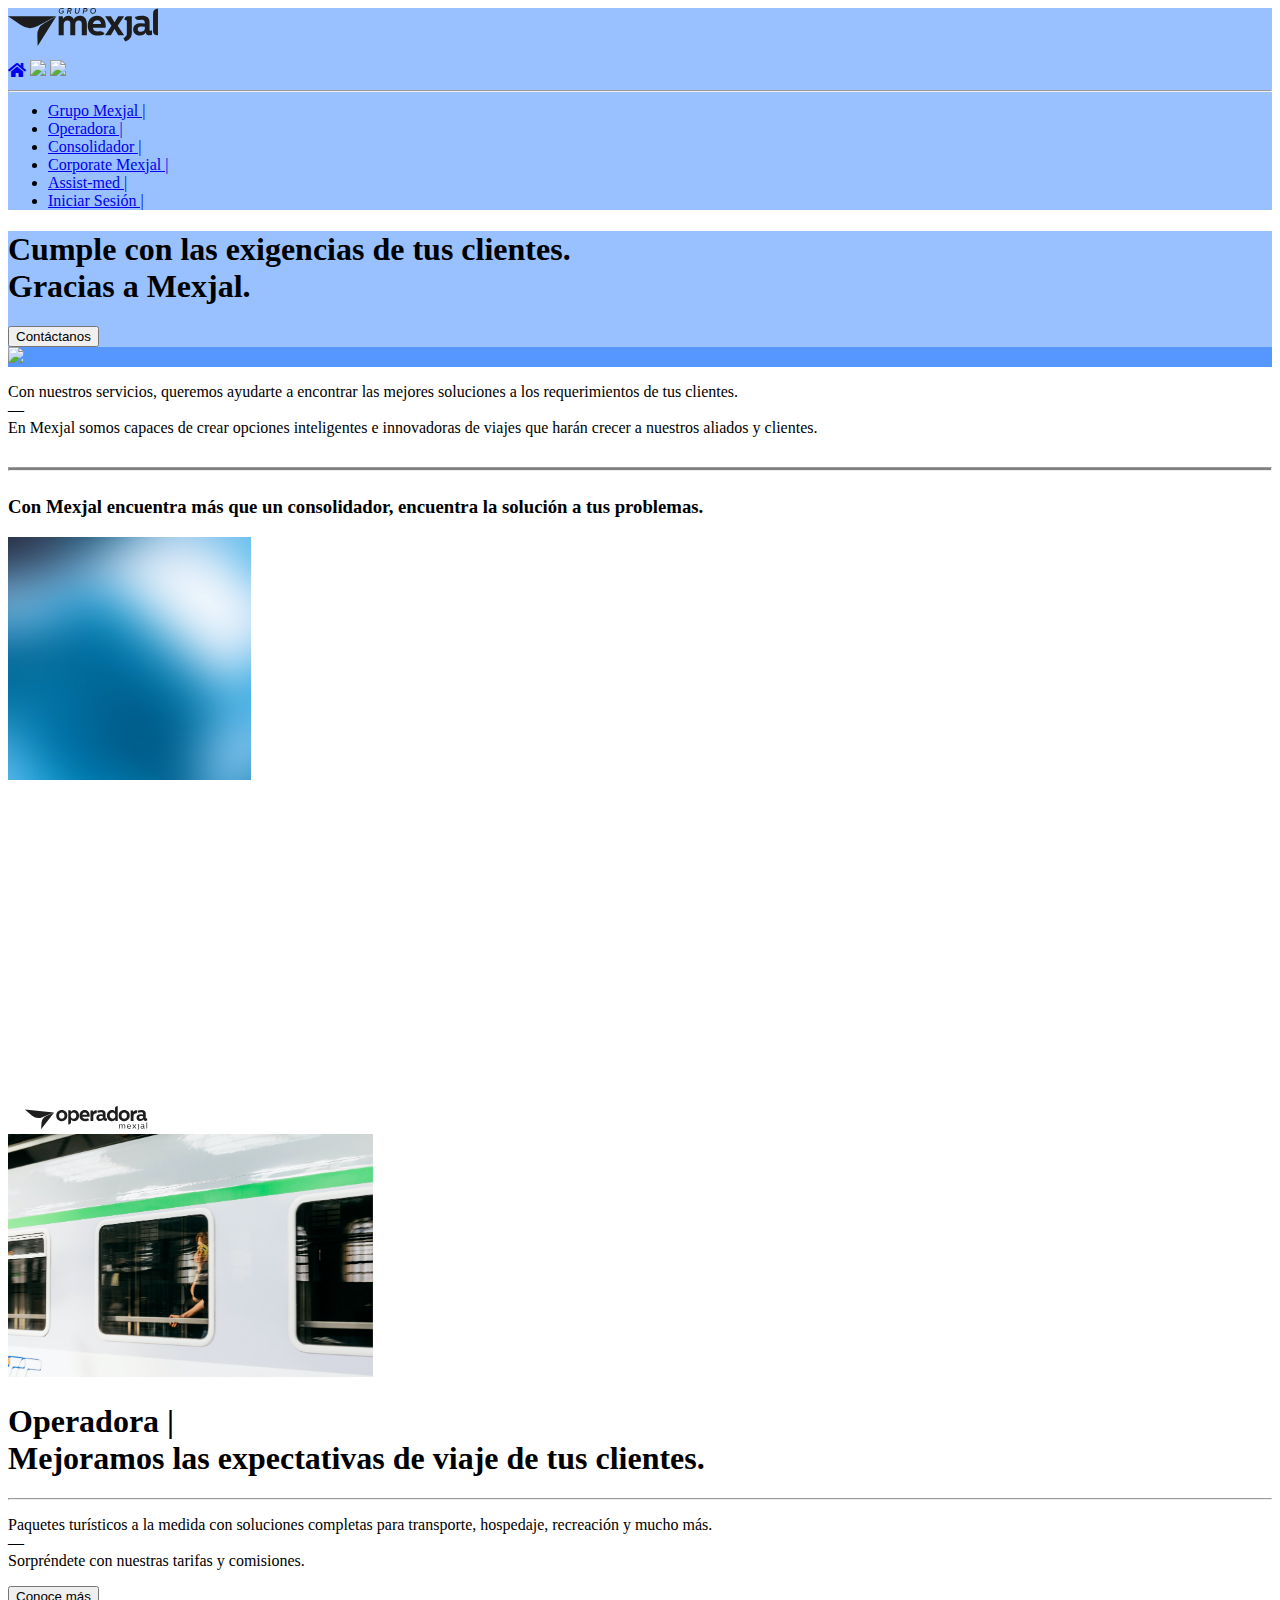
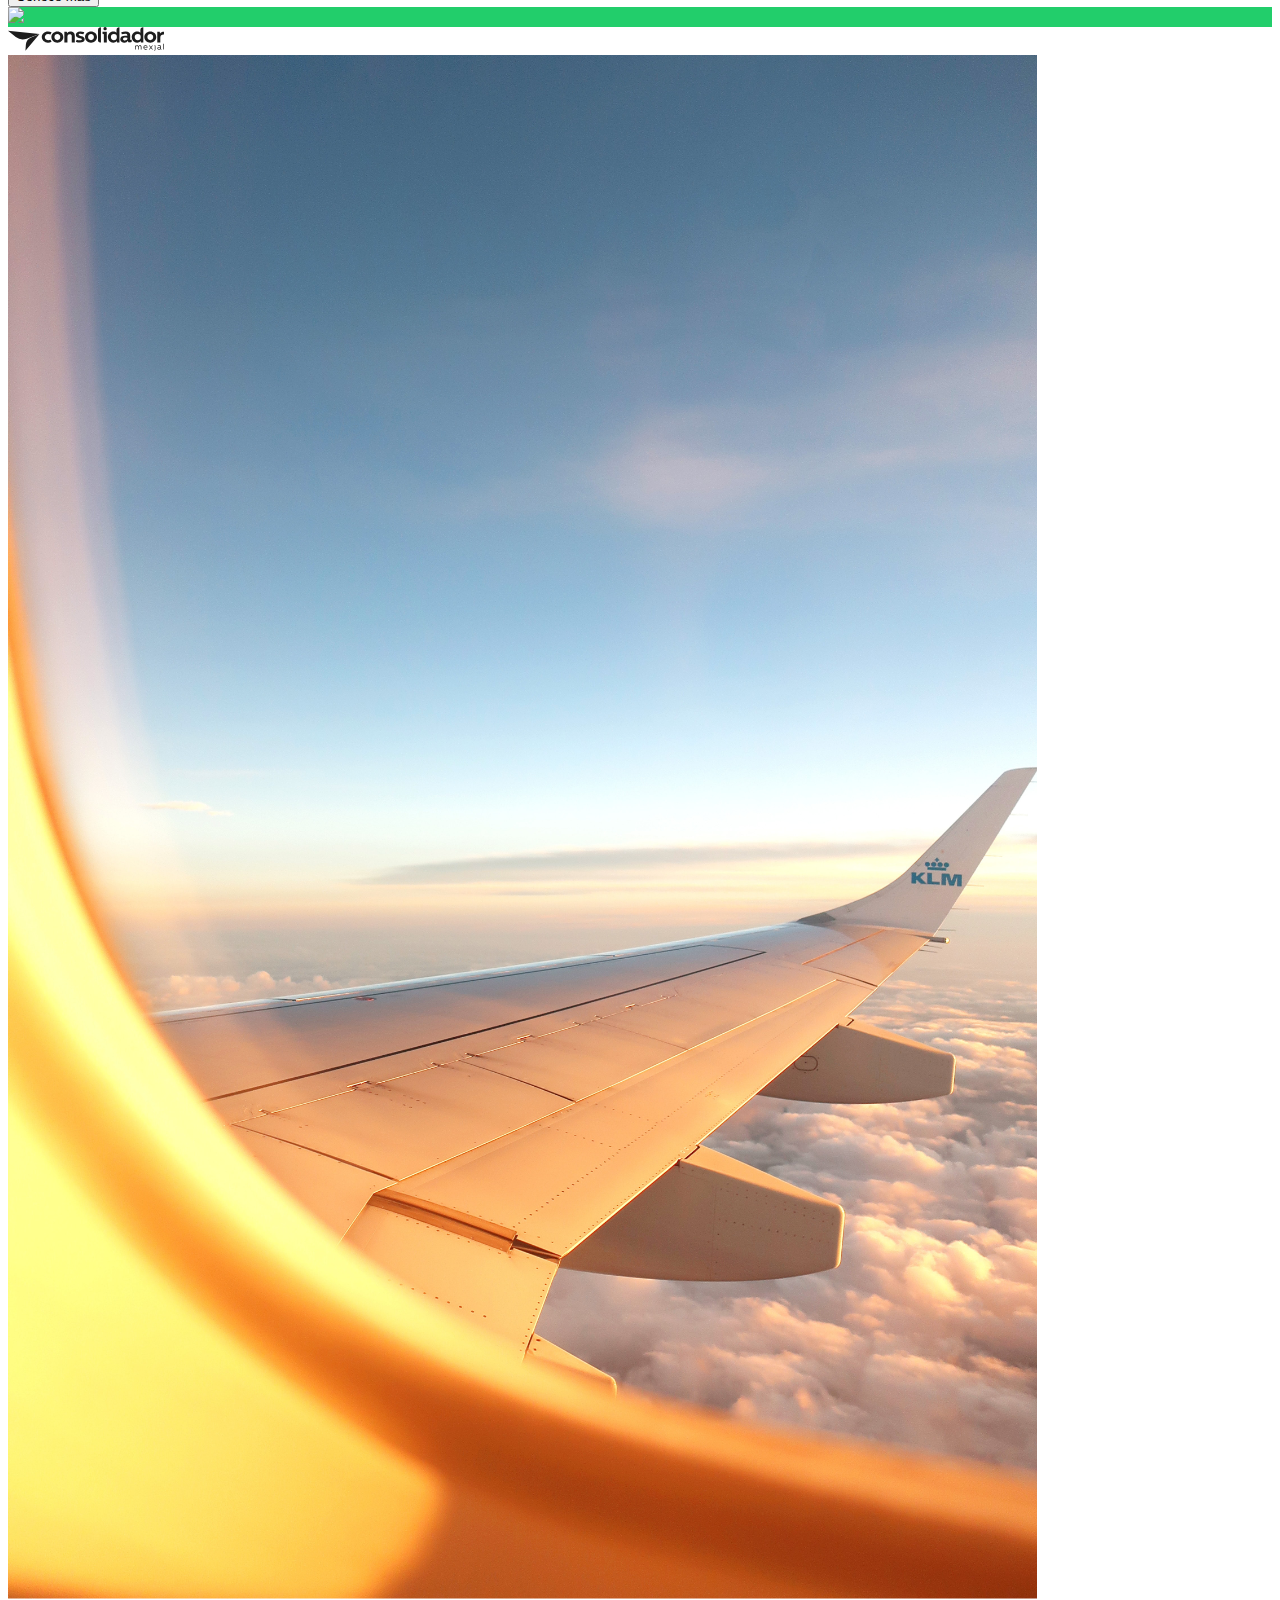
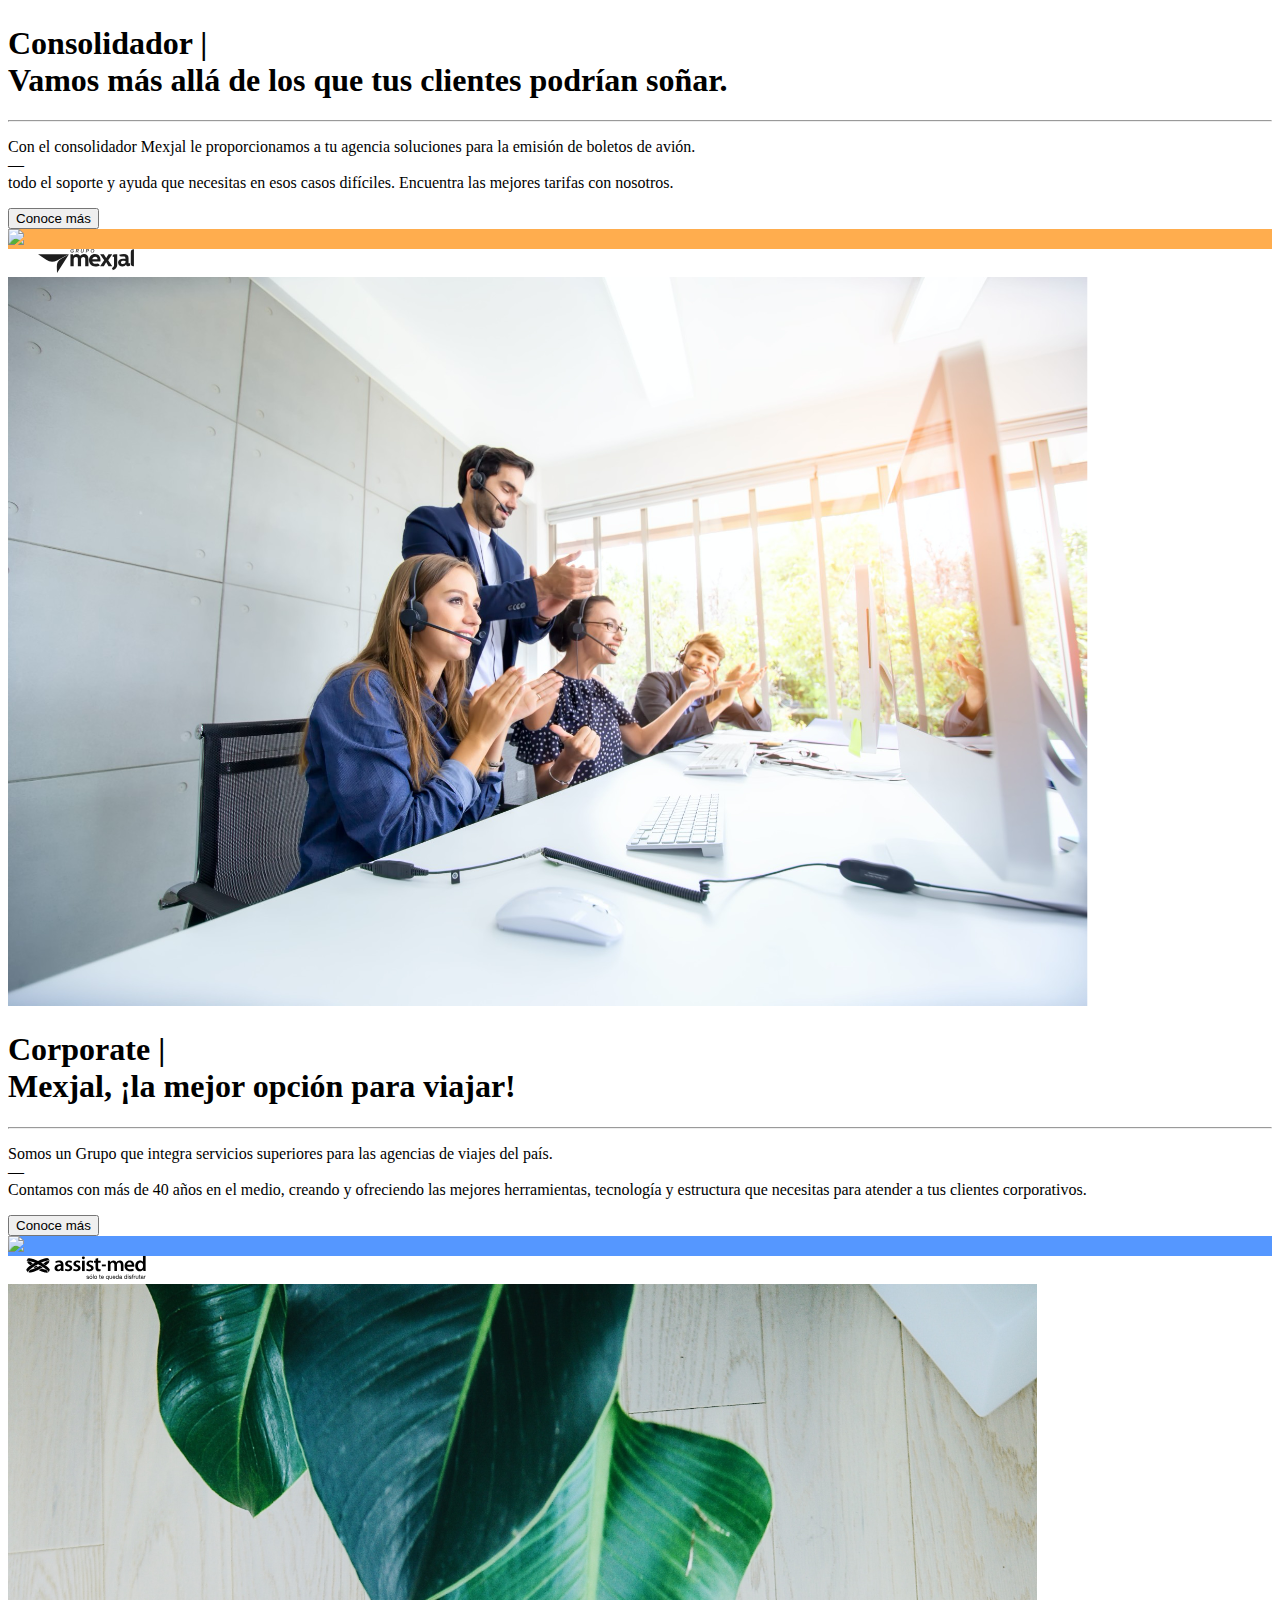
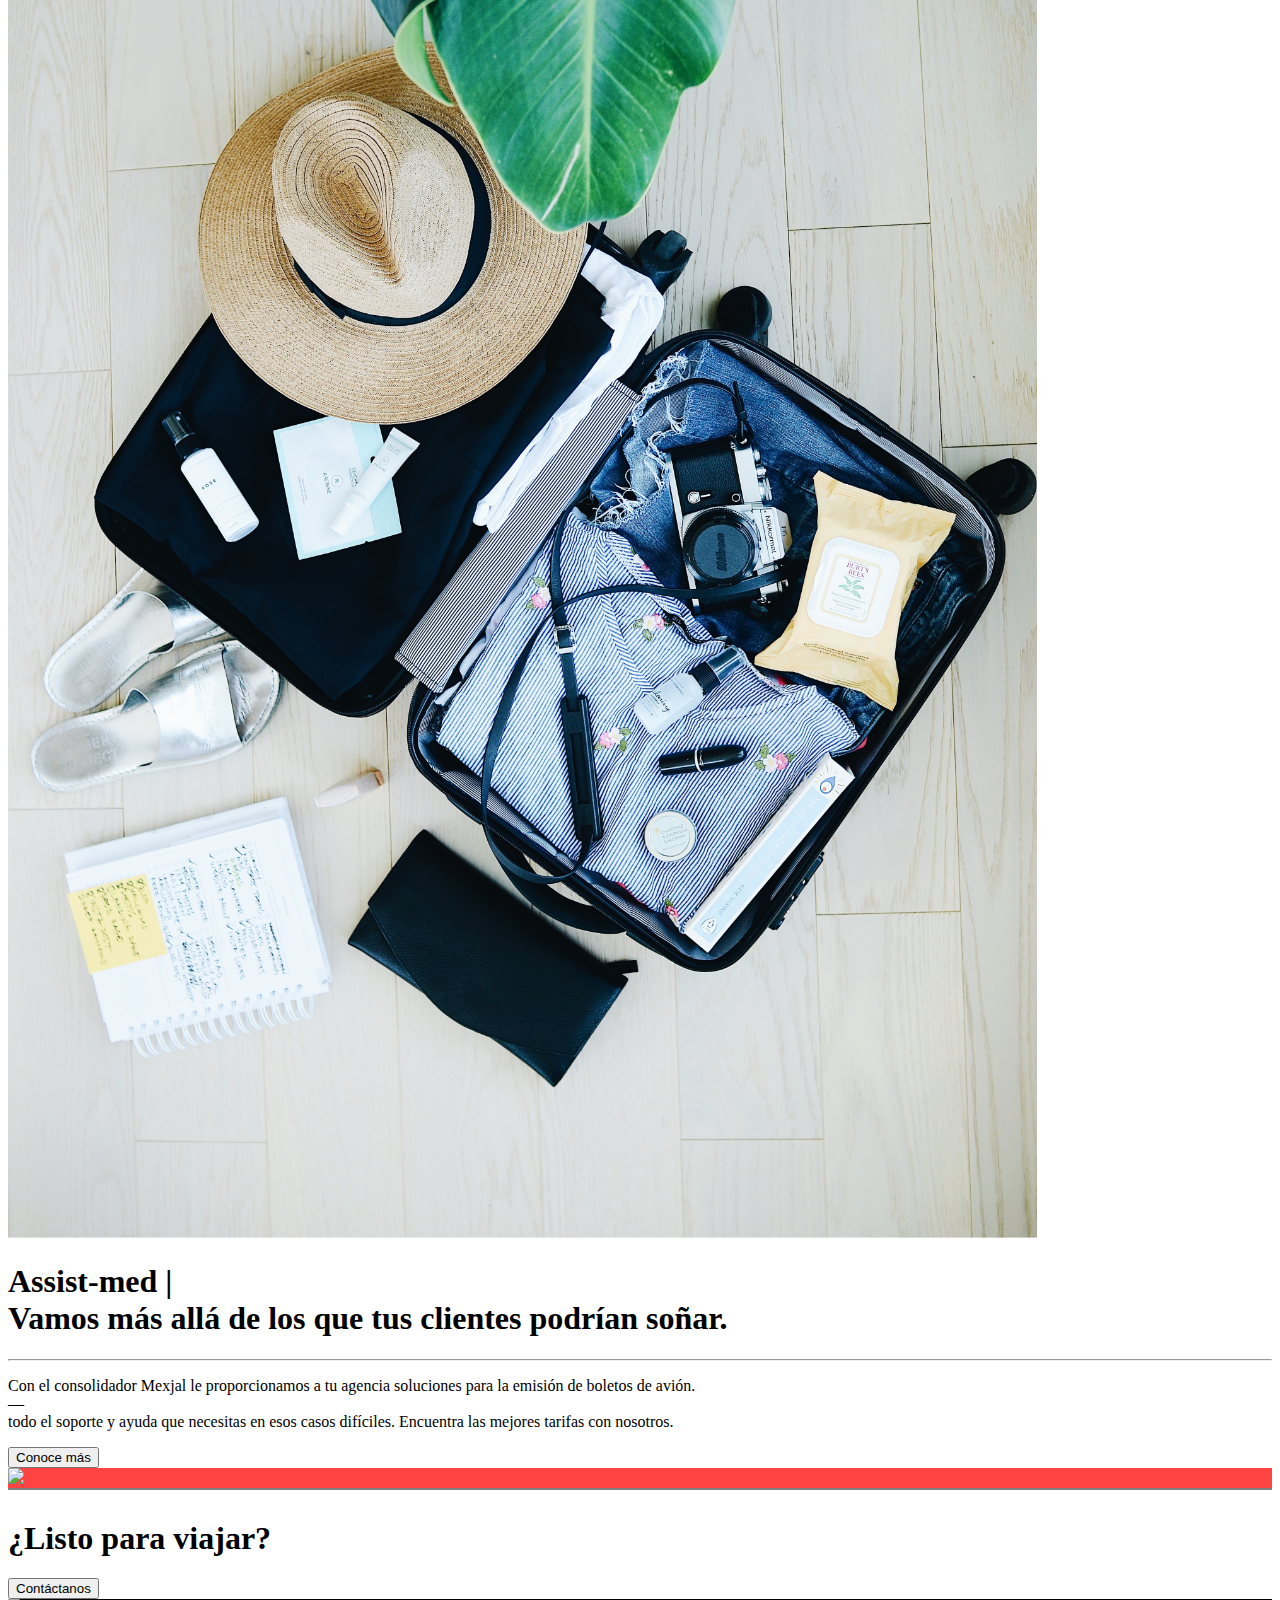
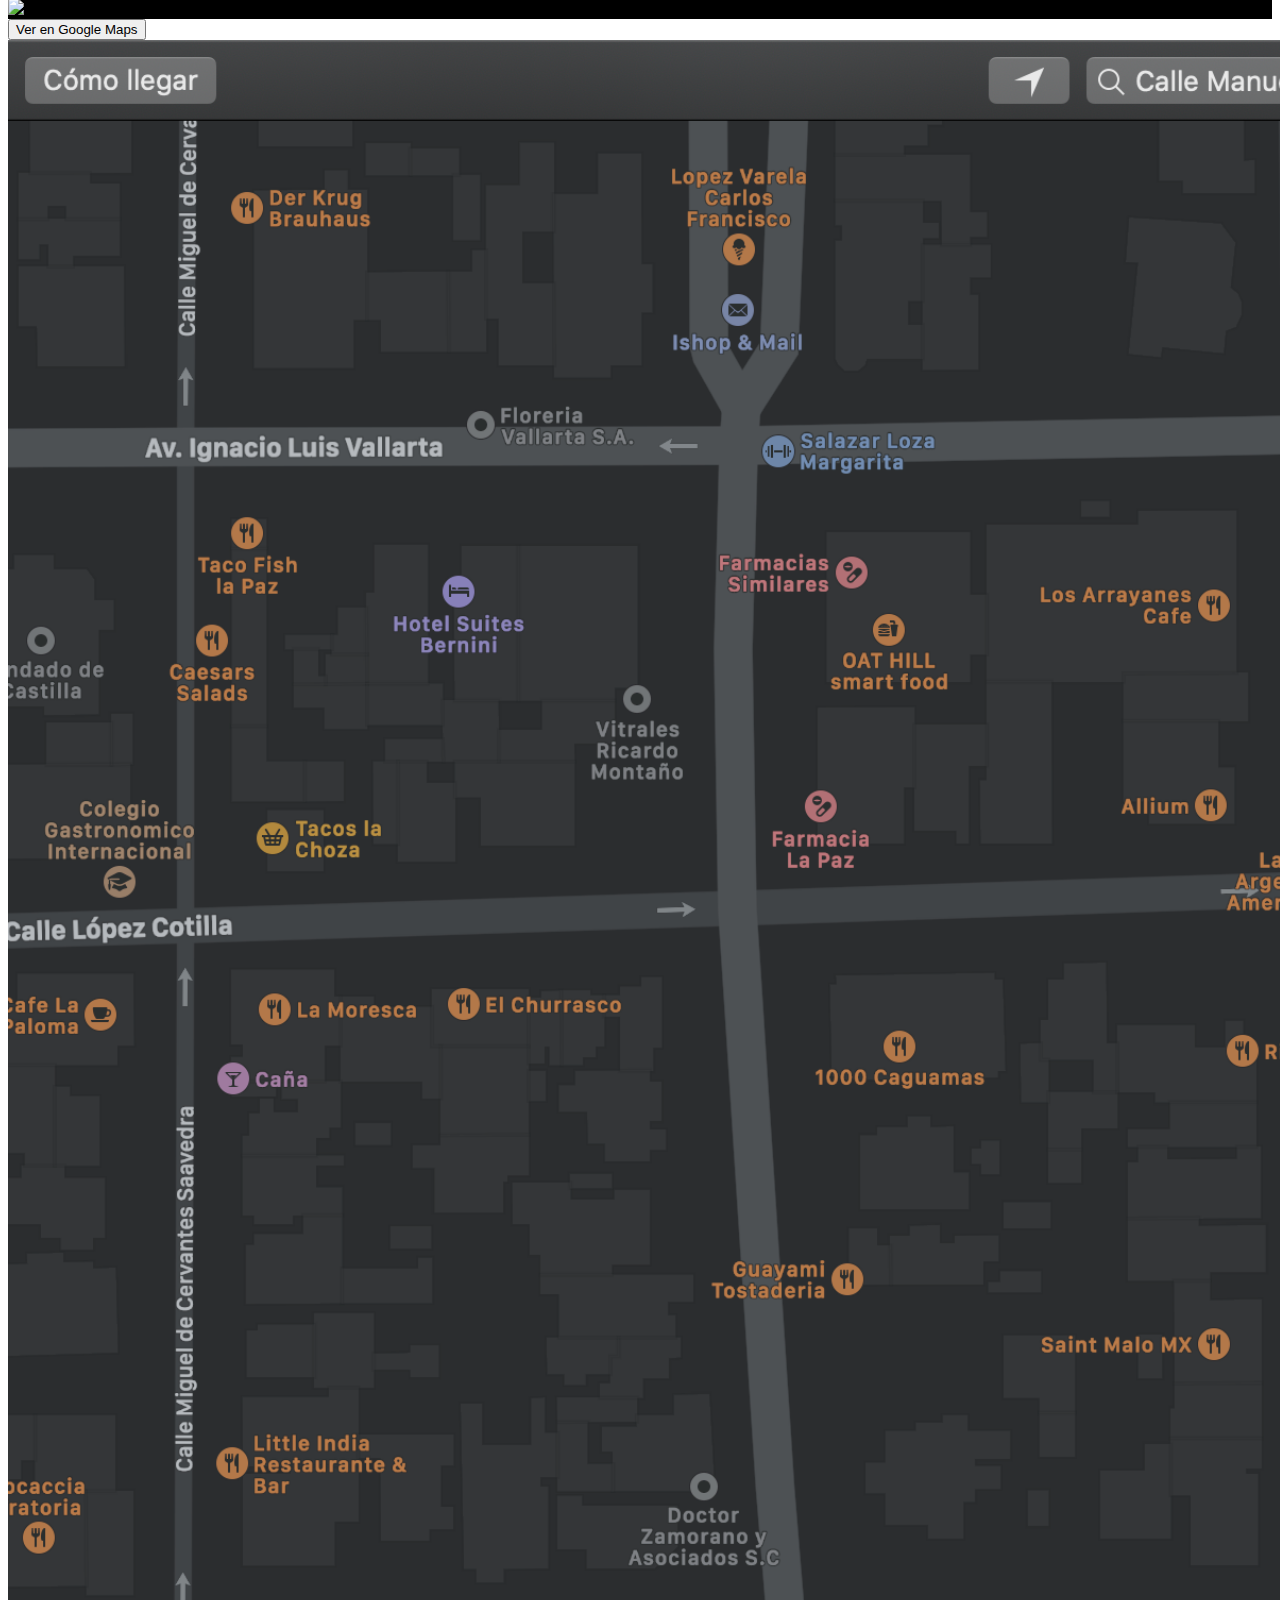
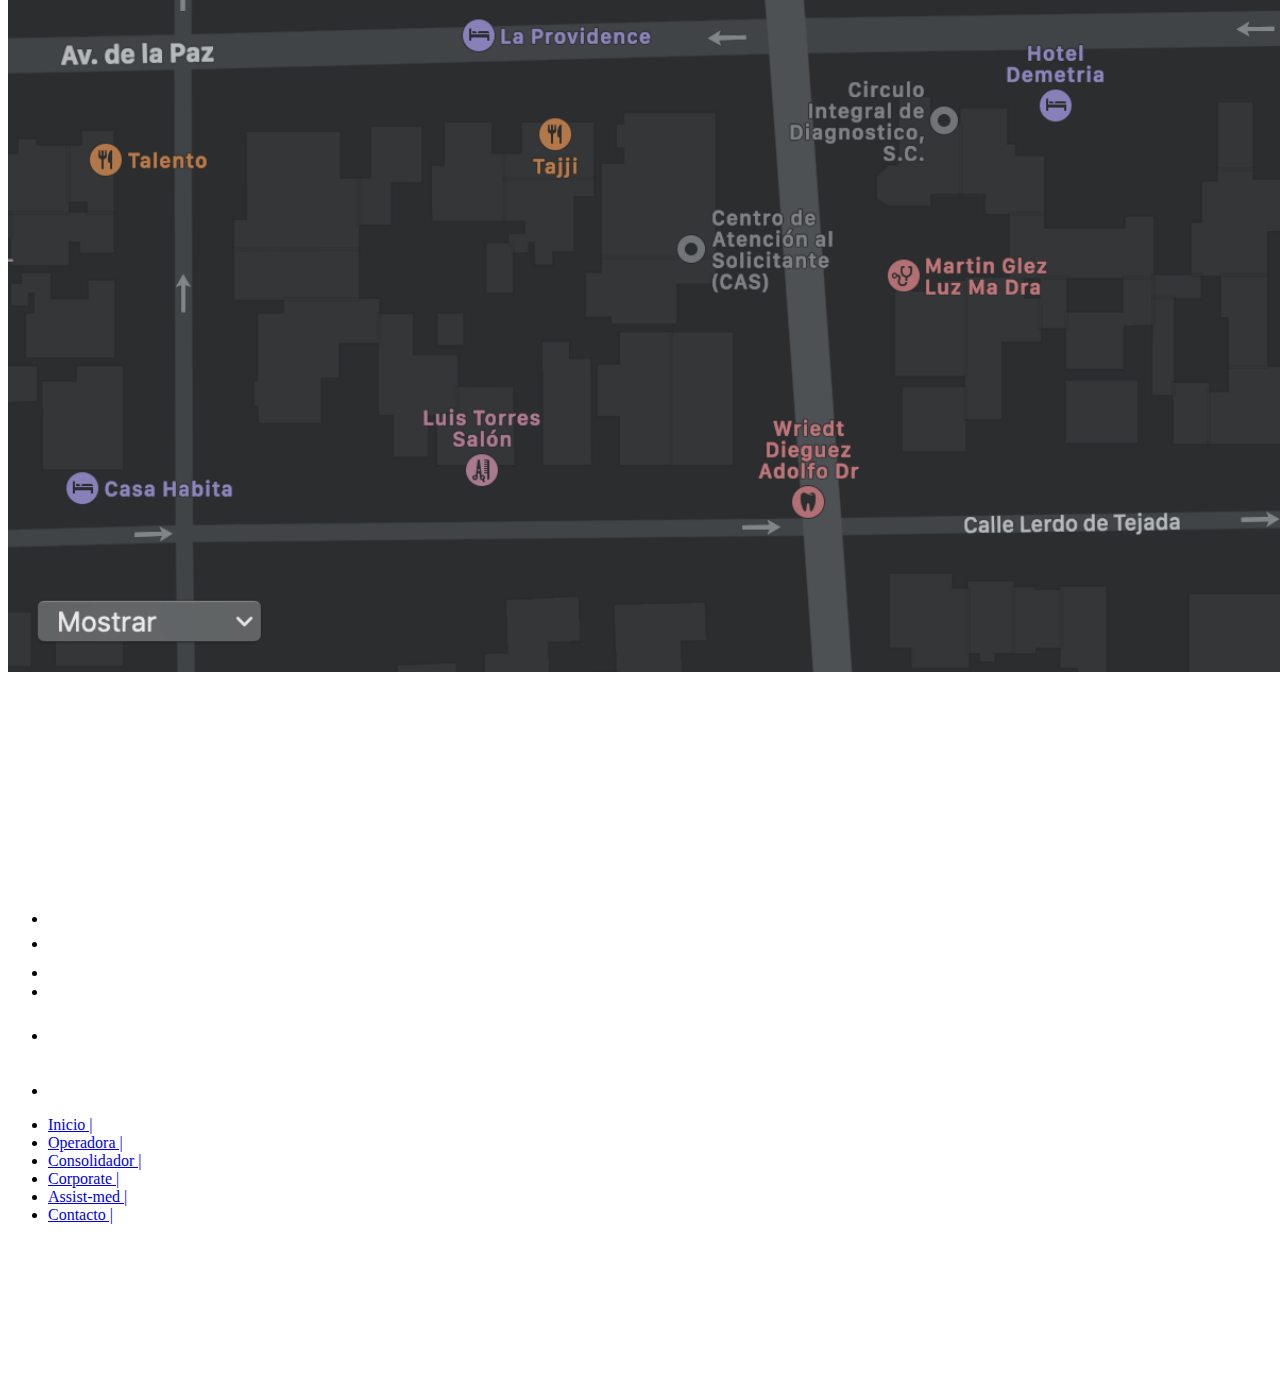
==== commit 8c44adef: "Anthony - imh" ====
--- a/index.html
+++ b/index.html
@@ -4,7 +4,7 @@
 <head>
   <meta charset="UTF-8">
   <meta name="viewport" content="width=device-width, initial-scale=1.0">
-  <title>Document</title>
+  <title>Mexjal</title>
   <link rel="stylesheet" href=".assets/css/style.css">
   <link rel="stylesheet" href=".assets/css/1050px.css">
 
@@ -14,12 +14,12 @@
 
     <link href="https://fonts.googleapis.com/icon?family=Material+Icons"
       rel="stylesheet"> -->
-  <link rel="stylesheet" href="assets/fontawesome/css/all.css">
+  <link rel="stylesheet" href="./assets/fontawesome/css/all.css">
 </head>
 
 <body>
   <div class="me-container">
-    <nav class="me-menu" id="me1" style="background-color: #5597FF;">
+    <nav class="me-menu" id="me1" style="background-color: #99c1ff;">
       <div class="me-menu-encabezado">
         <div style="padding-bottom: 10px">
           <a href="/"><img src="assets/icons/mexjal.svg" width="150"></a>
@@ -36,10 +36,10 @@
       </div>
 
       <ul>
-        <li><a href="mexjal">GRUPO Mexjal |</a></li>
+        <li><a href="mexjal">Grupo Mexjal |</a></li>
         <li><a href="operadora">Operadora |</a></li>
         <li><a href="consolidador">Consolidador |</a></li>
-        <li><a href="corporate">CORPORATE Mexjal |</a></li>
+        <li><a href="corporate">Corporate Mexjal |</a></li>
         <li><a href="assist">Assist-med |</a></li>
         <li><a href="login">Iniciar Sesión |</a></li>
       </ul>
@@ -47,7 +47,7 @@
       <div class="me-menu-mv">
         <ul>
           <li>
-            <a href="mexjal">GRUPO Mexjal | <img src="assets/icons/Icono.svg"></a>
+            <a href="mexjal">Grupo mexjal | <img src="assets/icons/Icono.svg"></a>
           </li>
           <li>
             <a href="operadora">Operadora | <img src="assets/icons/Icono.svg"></a>
@@ -56,7 +56,7 @@
             <a href="consolidador">Consolidador | <img src="assets/icons/Icono.svg"></a>
           </li>
           <li>
-            <a href="corporate">CORPORATE Mexjal | <img src="assets/icons/Icono.svg"></a>
+            <a href="corporate">Corporate Mexjal | <img src="assets/icons/Icono.svg"></a>
           </li>
           <li>
             <a href="assist">Assist-med | <img src="assets/icons/Icono.svg"></a>
@@ -68,7 +68,7 @@
       </div>
     </nav>
 
-    <div class="me-top-data padding" style="background-color: #5597ff;">
+    <div class="me-top-data padding" style="background-color: #99c1ff;">
       <div style="background-color: transparent;">
         <h1 id="me-title-toggle">
           Cumple con las exigencias de tus clientes.
@@ -79,7 +79,7 @@
 
       <div class="ma-buttons">
         <input type="button" value="Contáctanos" onclick="location.href='mensaje';">
-        <div class="ma-btn-transiton" style="background-color: #5597FF;">
+        <div class="ma-btn-transiton" style="background-color: #5597ff;">
           <img src=".assets/icons/Icono.svg" class="icon" width="35">
         </div>
       </div>
@@ -102,6 +102,9 @@
       </div>
       <div class="me-section-data dis-none">
         <img src="assets/img/Home/0.png" height="243" alt="" class="img-video">
+        <div class="position-logo">
+          <img src="assets/icons/mexjalWhite.svg">
+        </div>
       </div>
     </div>
 
@@ -126,7 +129,7 @@
         <div class="me-data-pos">
           <div class="ma-buttons">
             <input type="button" value="Conoce más" onclick="location.href='/operadora';">
-            <div class="ma-btn-transiton" style="background-color: #22CE6B;">
+            <div class="ma-btn-transiton" style="background-color: #22ce6b;">
               <img src=".assets/icons/Icono.svg" class="icon" width="35">
             </div>
           </div>
@@ -154,7 +157,7 @@
           </p>
           <div class="ma-buttons">
             <input type="button" value="Conoce más" onclick="location.href='/consolidador';">
-            <div class="ma-btn-transiton" style="background-color: #FFAD4E;">
+            <div class="ma-btn-transiton" style="background-color: #ffad4e;">
               <img src=".assets/icons/Icono.svg" class="icon" width="35">
             </div>
           </div>
@@ -185,7 +188,7 @@
           </p>
           <div class="ma-buttons">
             <input type="button" value="Conoce más" onclick="location.href='/mexjal';">
-            <div class="ma-btn-transiton" style="background-color: #5597FF;">
+            <div class="ma-btn-transiton" style="background-color: #5597ff;">
               <img src=".assets/icons/Icono.svg" class="icon" width="35">
             </div>
           </div>
@@ -214,7 +217,7 @@
           </p>
           <div class="ma-buttons">
             <input type="button" value="Conoce más" onclick="location.href='/assist';">
-            <div class="ma-btn-transiton" style="background-color: #FF4343;" onclick="location.href='/assist';">
+            <div class="ma-btn-transiton" style="background-color: #ff4343;" onclick="location.href='/assist';">
               <img src=".assets/icons/Icono.svg" class="icon" width="35">
             </div>
           </div>
@@ -246,7 +249,7 @@
     </div>
 
     <div class="me-footer" id="login">
-      <img src="assets/icons/mexjalWhite.svg" alt="" width="100" height="25">
+      <img src="assets/icons/mexjalWhite.svg" alt="" width="150" height="25">
       <hr style="height:2px;border-width:0;color:white;background-color:white; margin: 25px 0;">
       <div>
         <div style="background-color: transparent; color: white;">
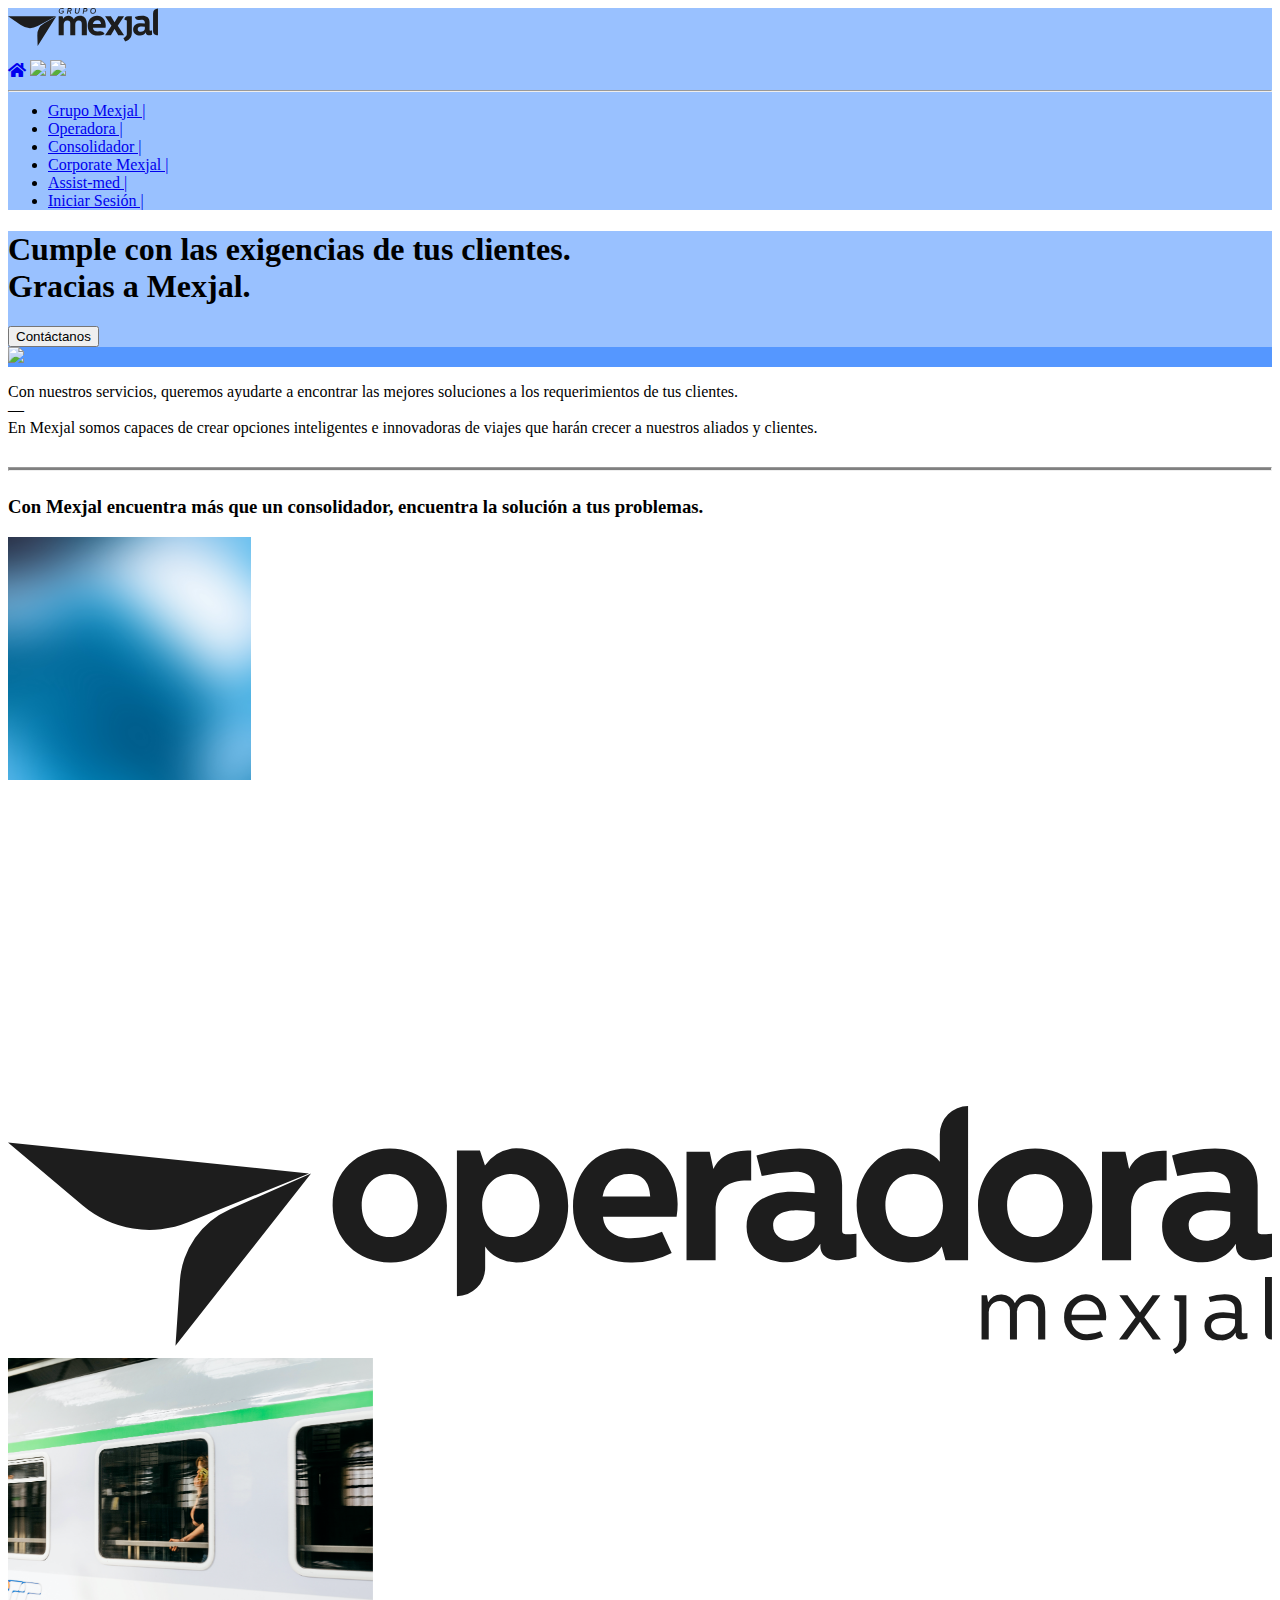
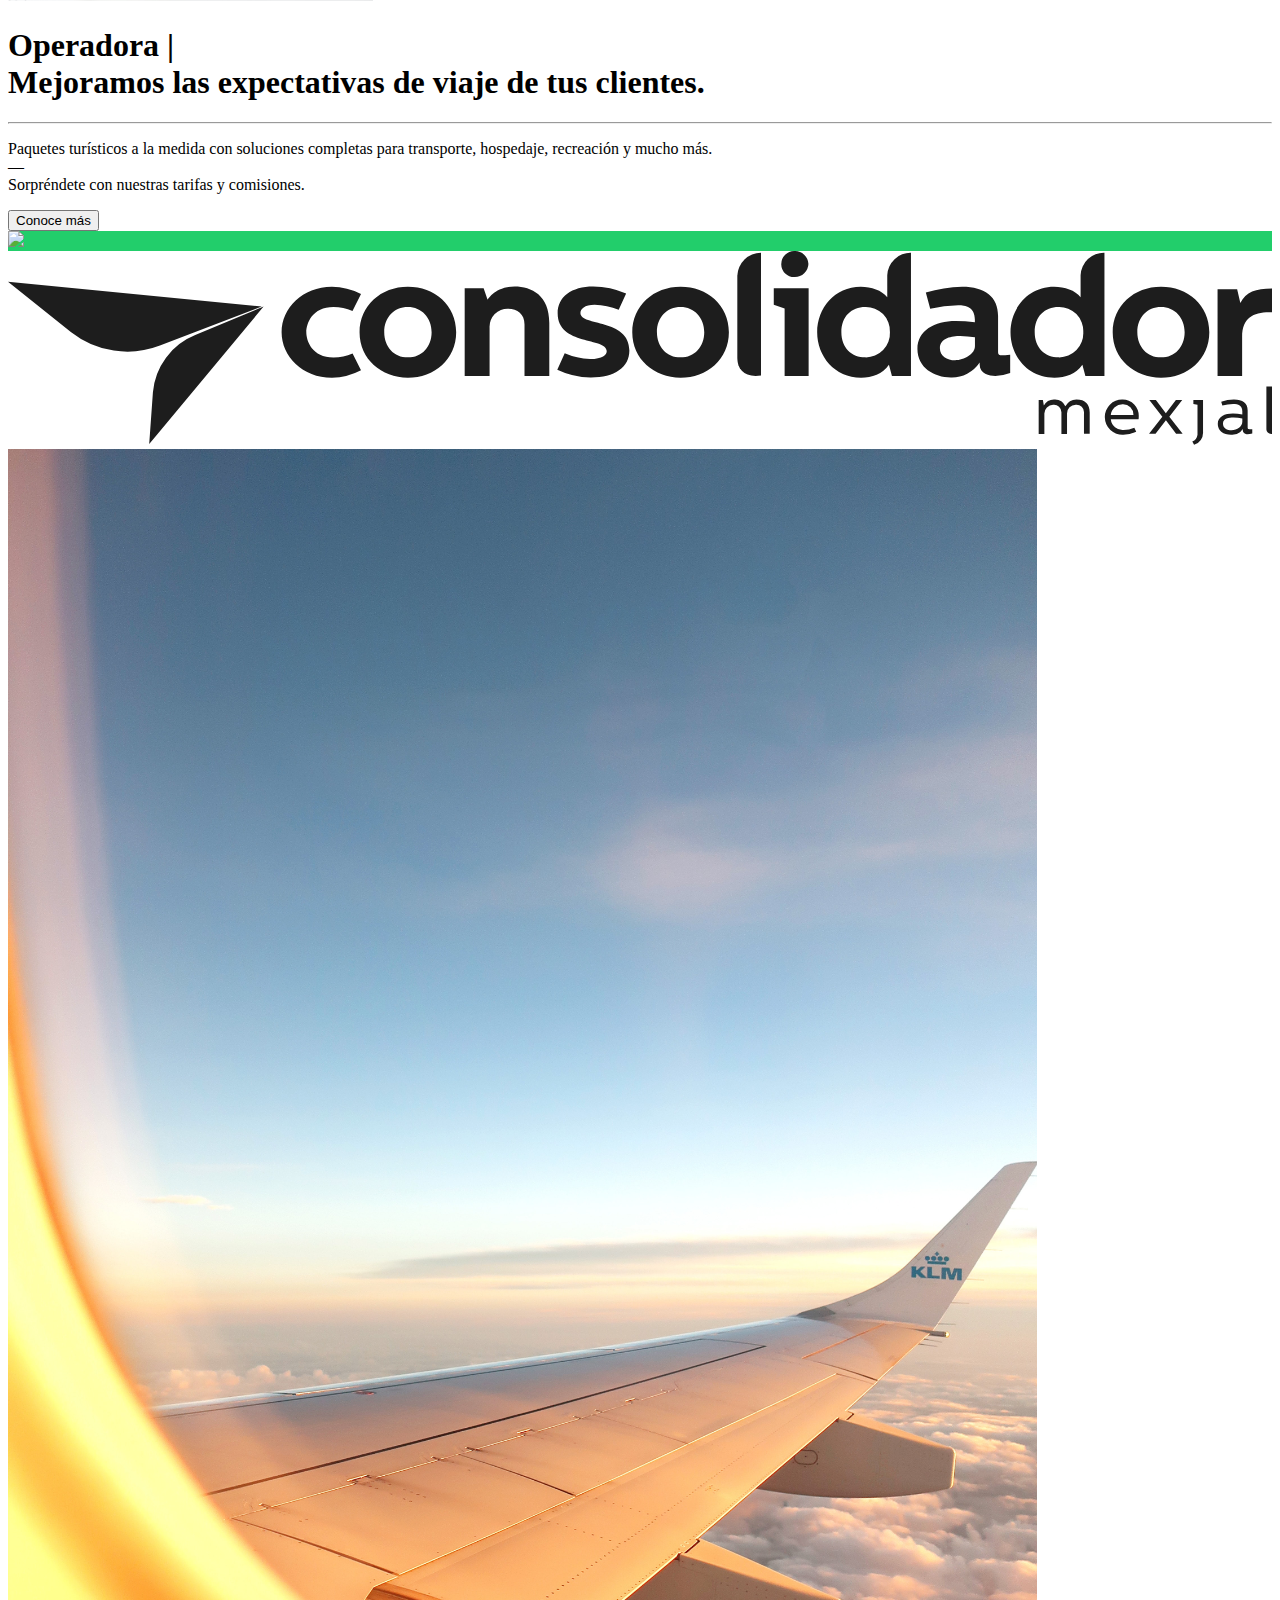
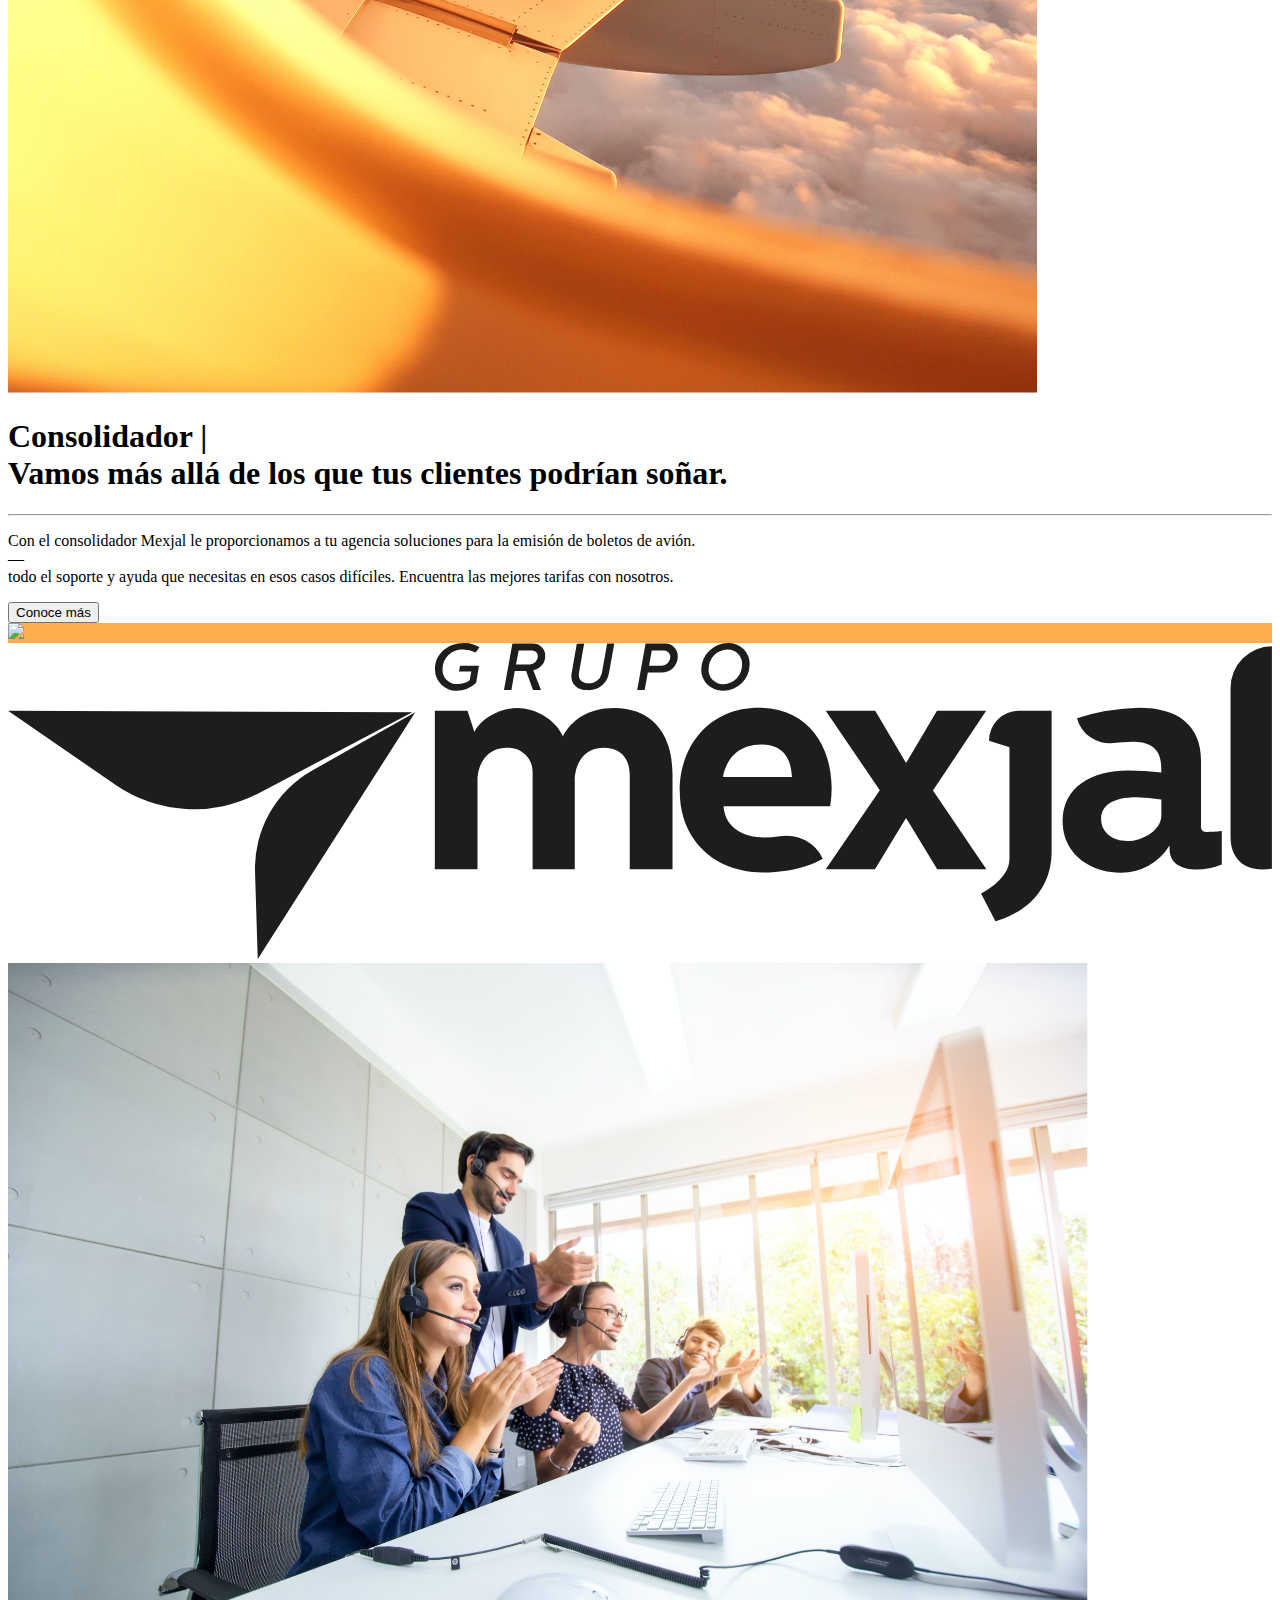
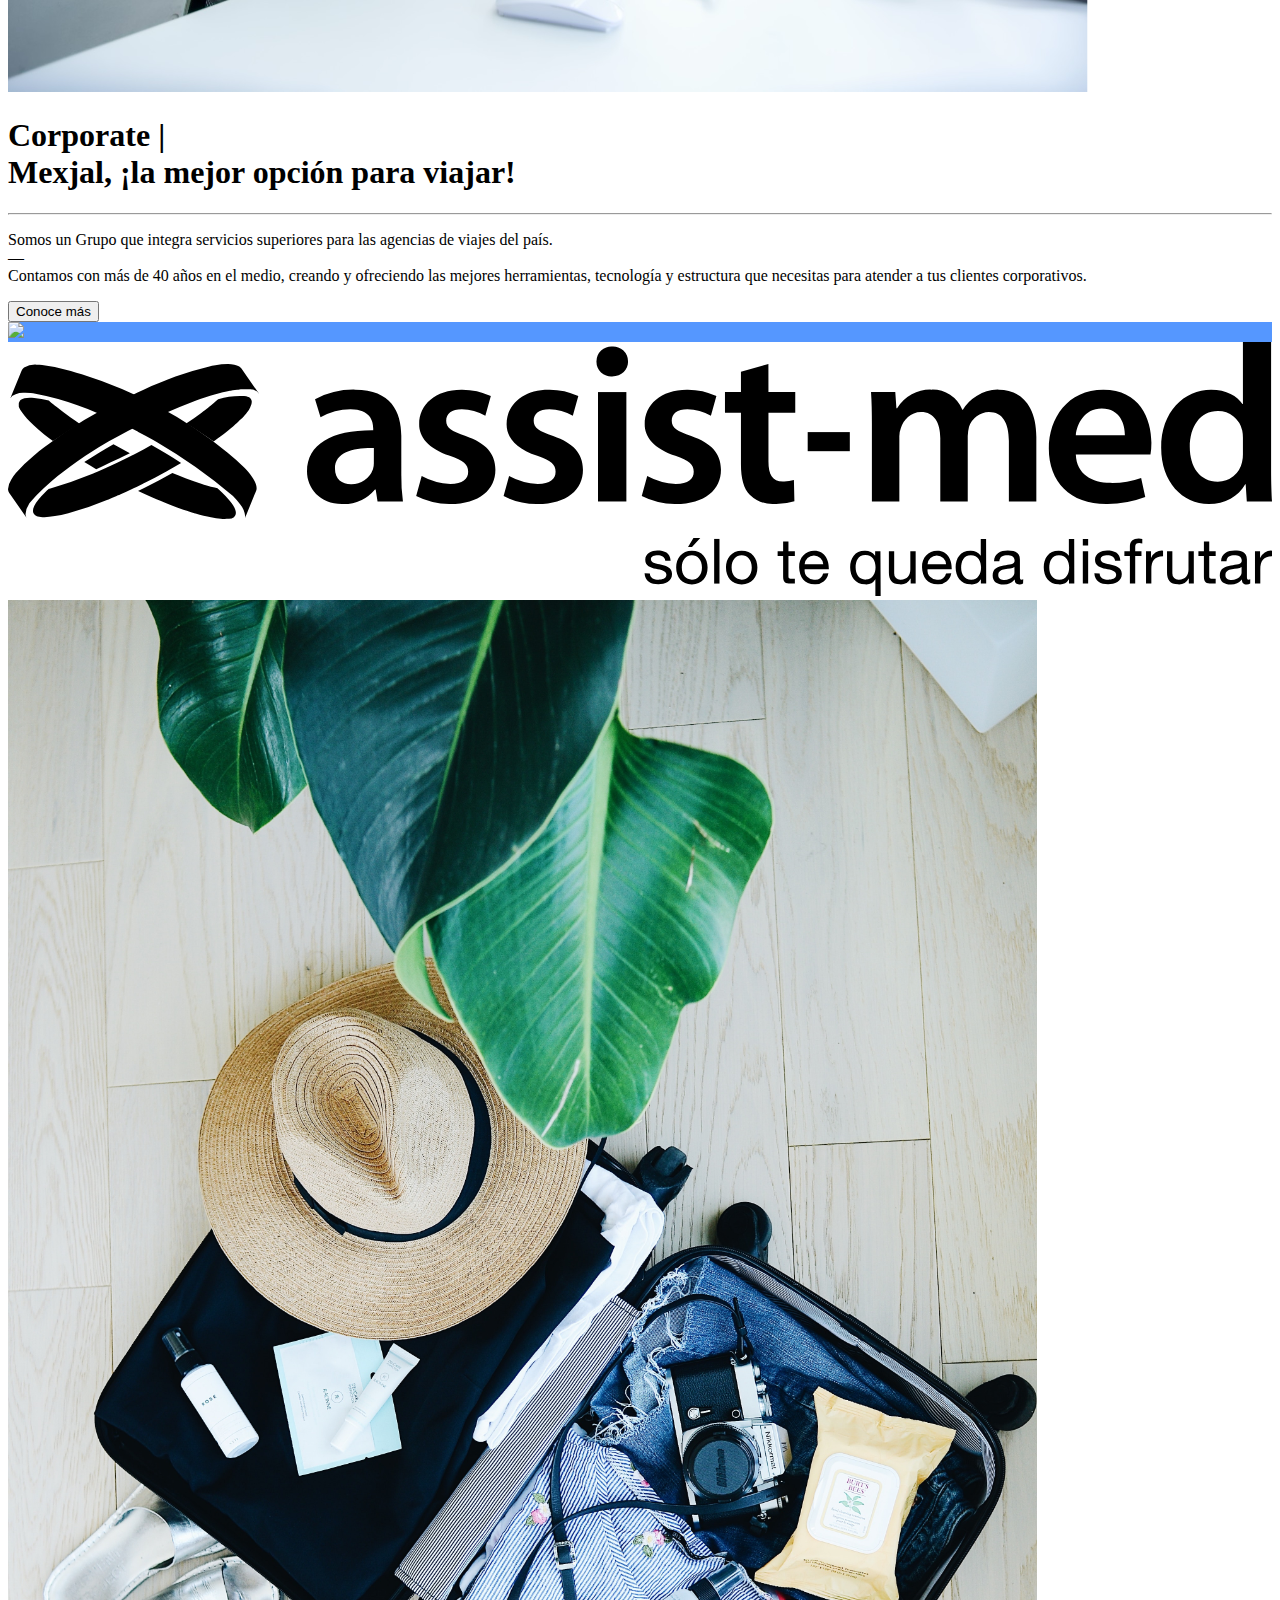
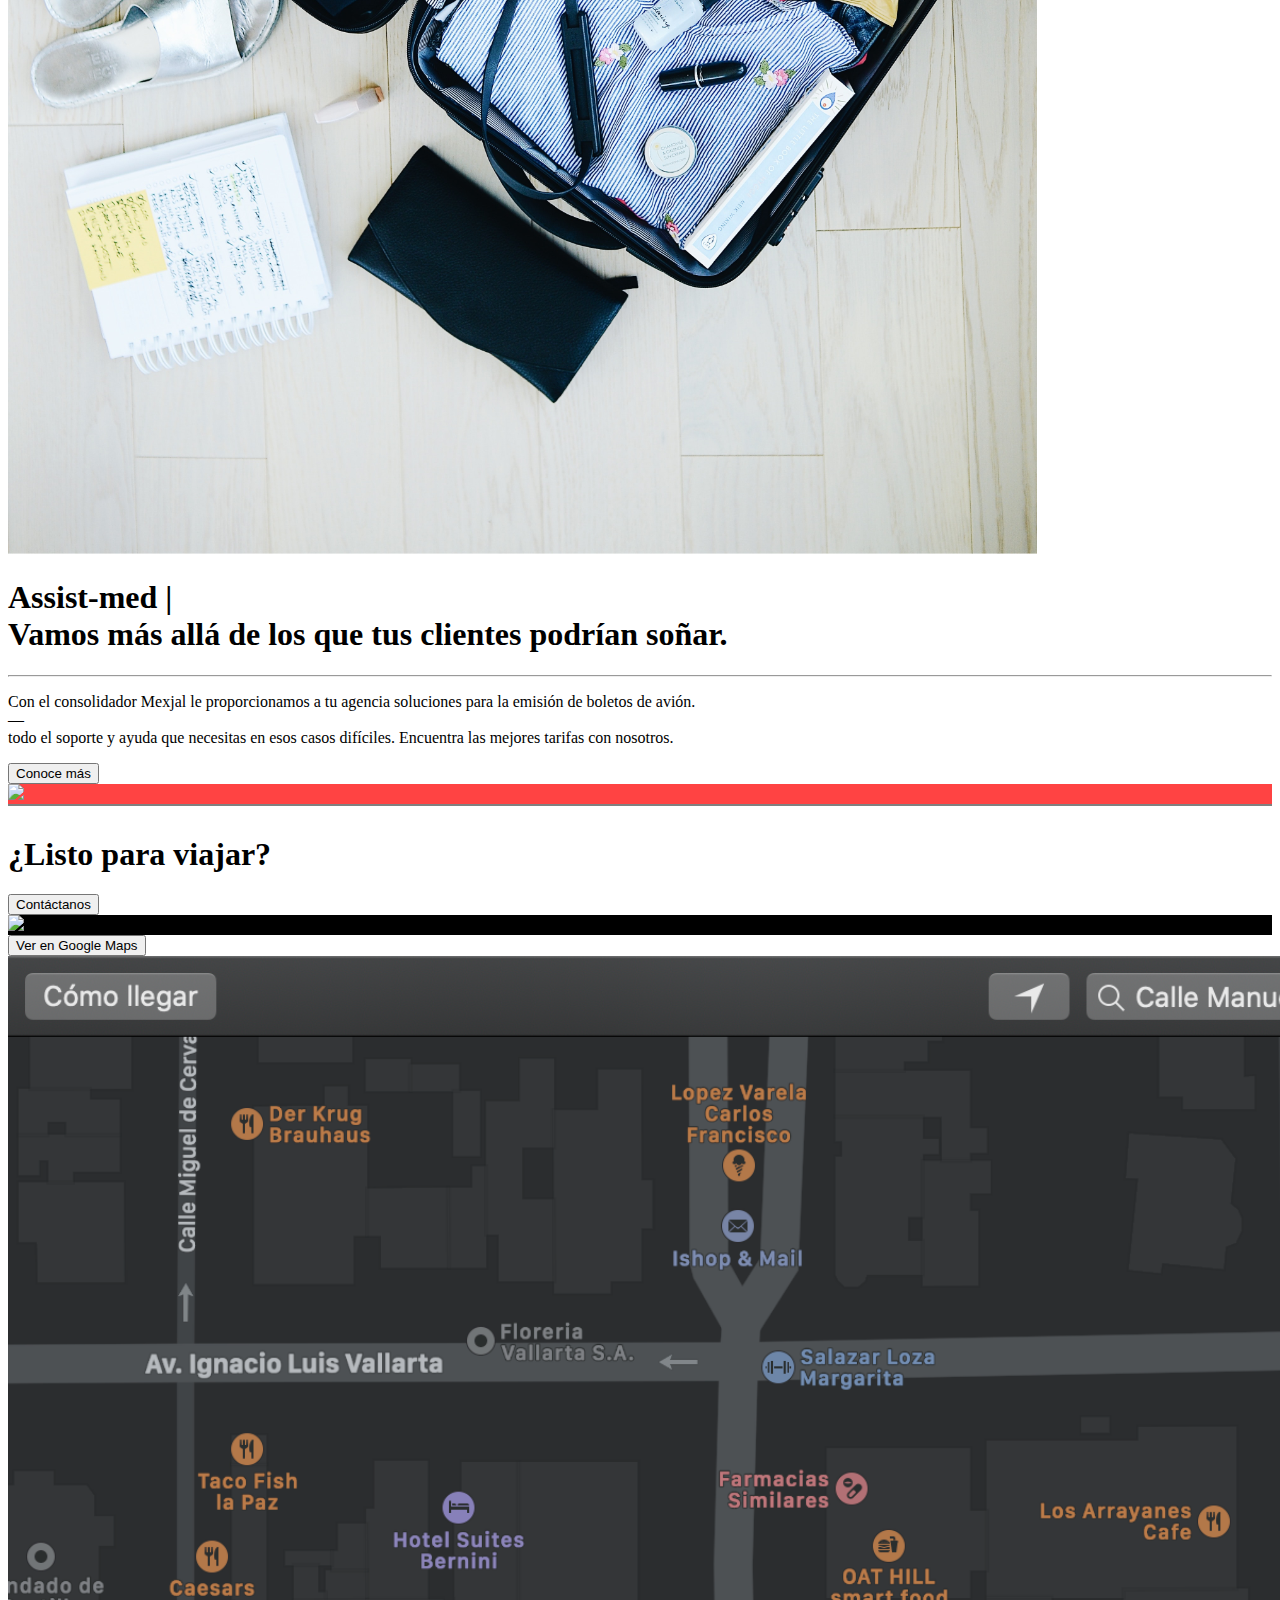
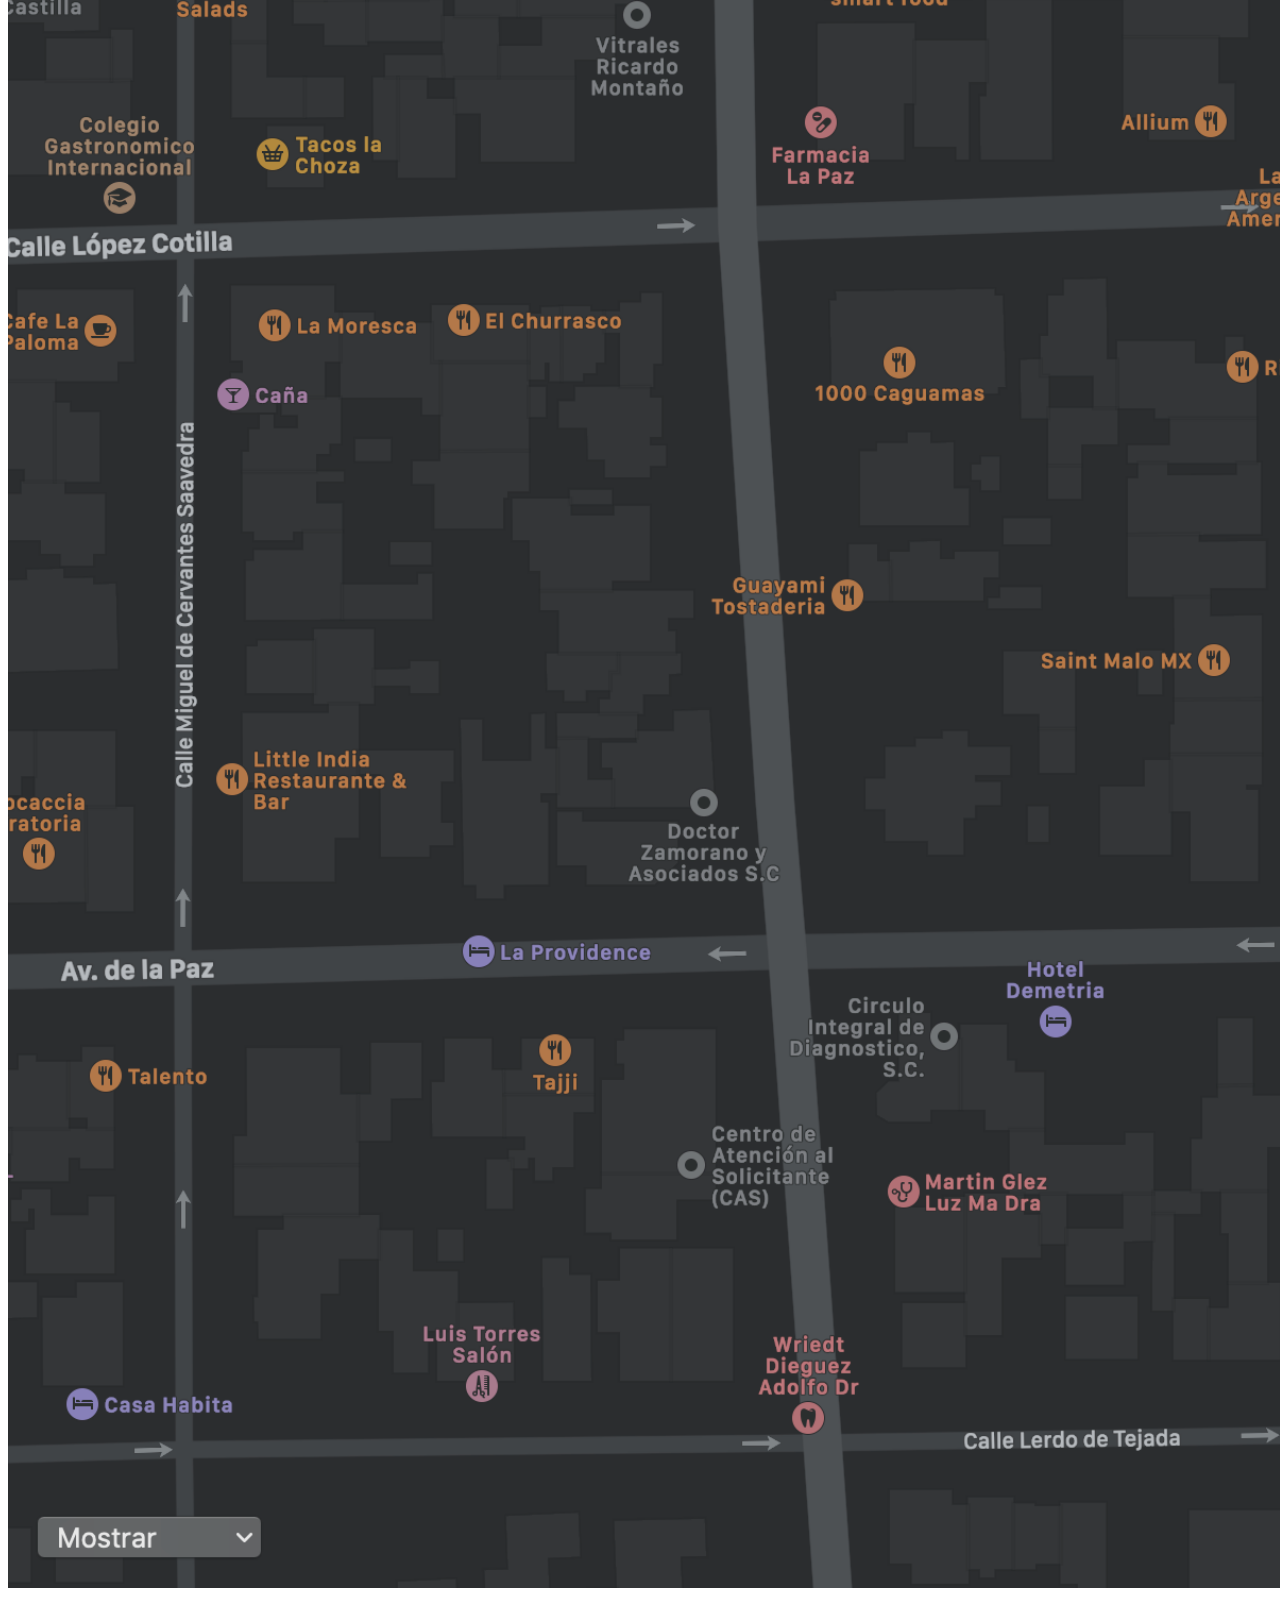
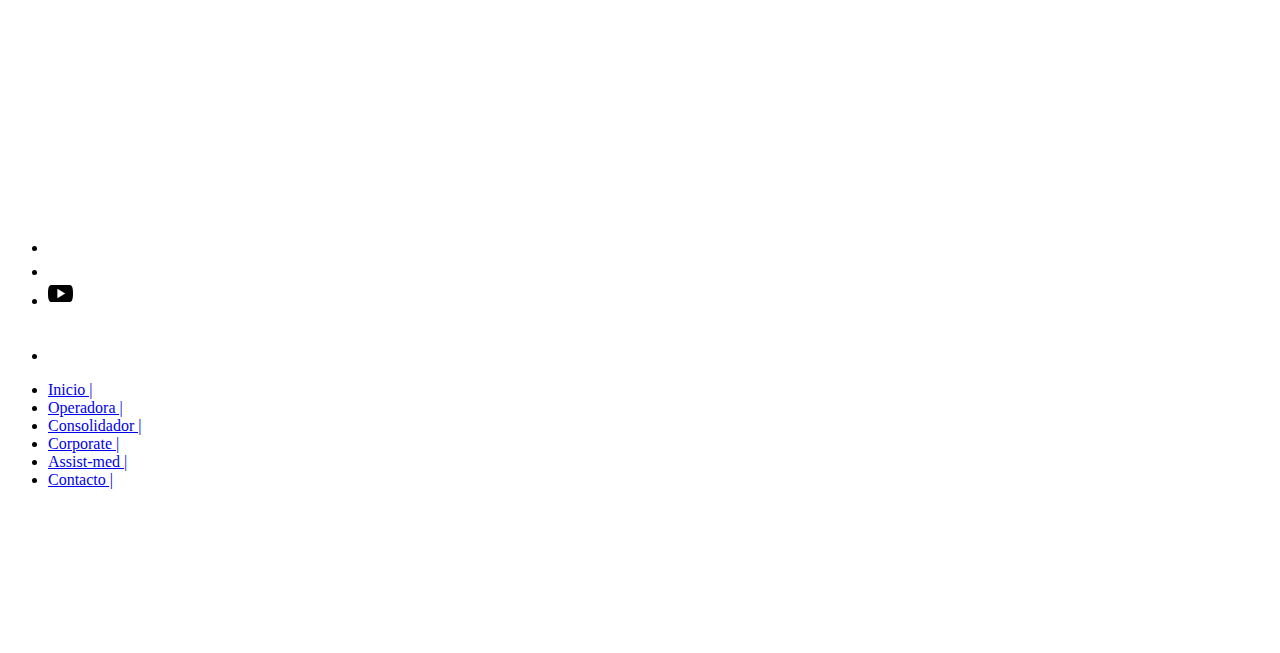
==== commit 62b409c3: "mexjal - revision" ====
--- a/index.html
+++ b/index.html
@@ -26,10 +26,10 @@
         </div>
         <div class="me-nav-icons">
           <a href="/"><i class="fas fa-home"></i></a>
-          <img src=".assets/icons/chat_bubble_outline-24px.svg" />
+          <a href="mensaje"><img src=".assets/icons/chat_bubble_outline-24px.svg" onclick=""/></a>
           <img src=".assets/icons/Icono-Menú.svg" id="me-show-menu" class="me-hamburguesa" />
-
-        </div>
+        </div>
+        
         <div style="width: 100%; float: left;">
           <hr class="me-line" style="margin: 10px 0;">
         </div>
@@ -111,7 +111,7 @@
     <div id="me-operator" class="me-section">
       <div class="me-section-img verde">
         <div class="me-section-logo">
-          <img src="assets/icons/operadora.svg" width="156" height="24">
+          <img src="assets/icons/operadora.svg">
         </div>
         <img src="assets/img/Home/1-2.png" height="243" alt="">
       </div>
@@ -139,7 +139,7 @@
     <div id="me-consilador" class="me-section">
       <div class="me-section-img naranja">
         <div class="me-section-logo">
-          <img src="assets/icons/consolidador.svg" width="156" height="24">
+          <img src="assets/icons/consolidador.svg">
         </div>
         <img src="assets/img/Home/2-2.png" alt="">
       </div>
@@ -168,7 +168,7 @@
     <div id="me-mexjal" class="me-section">
       <div class="me-section-img azul">
         <div class="me-section-logo">
-          <img src="assets/icons/mexjal.svg" width="156" height="24">
+          <img src="assets/icons/mexjal.svg">
         </div>
         <img src="assets/img/Home/3-2.png" alt="">
       </div>
@@ -199,7 +199,7 @@
     <div id="me-assist-med" class="me-section">
       <div class="me-section-img rojo">
         <div class="me-section-logo">
-          <img src="assets/icons/assistmed.svg" width="156" height="24">
+          <img src="assets/icons/assistmed.svg">
         </div>
         <img src="assets/img/Home/4-2.png" alt="">
       </div>
@@ -249,7 +249,7 @@
     </div>
 
     <div class="me-footer" id="login">
-      <img src="assets/icons/mexjalWhite.svg" alt="" width="150" height="25">
+      <img src="assets/icons/mexjalWhite.svg" width="150">
       <hr style="height:2px;border-width:0;color:white;background-color:white; margin: 25px 0;">
       <div>
         <div style="background-color: transparent; color: white;">
@@ -266,11 +266,9 @@
 
         <div class="me-footer-icons">
           <ul class="me-social">
-            <li><img src="assets/icons/fb.svg" alt="" width="25"></li>
-            <li><img src="assets/icons/twit.svg" alt="" width="25"></li>
-            <li><img src="assets/icons/instagram.svg" alt="" width="25"></li>
-            <li><img src="assets/icons/google.svg" alt="" width="25"></li>
-            <li><img src="assets/icons/laT.svg" alt="" width="25"></li>
+            <li><img src="assets/icons/fb.svg" width="25" onclick="location.href='https://www.facebook.com/GrupoMexjal/';"></li>
+            <li><img src="assets/icons/twit.svg" width="25" onclick="location.href='https://twitter.com/viajesmexjal?s=11';"></li>
+            <li><img src="assets/icons/youtube.svg" width="25" onclick="location.href='https://www.youtube.com/channel/UC7nV1cTQk1UW2qUyuTWD7ug';"></li>
           </ul>
           <ul class="me-arrow">
             <li><img src="assets/icons/arriva.svg" class="ir-arriba" width="35"></li>
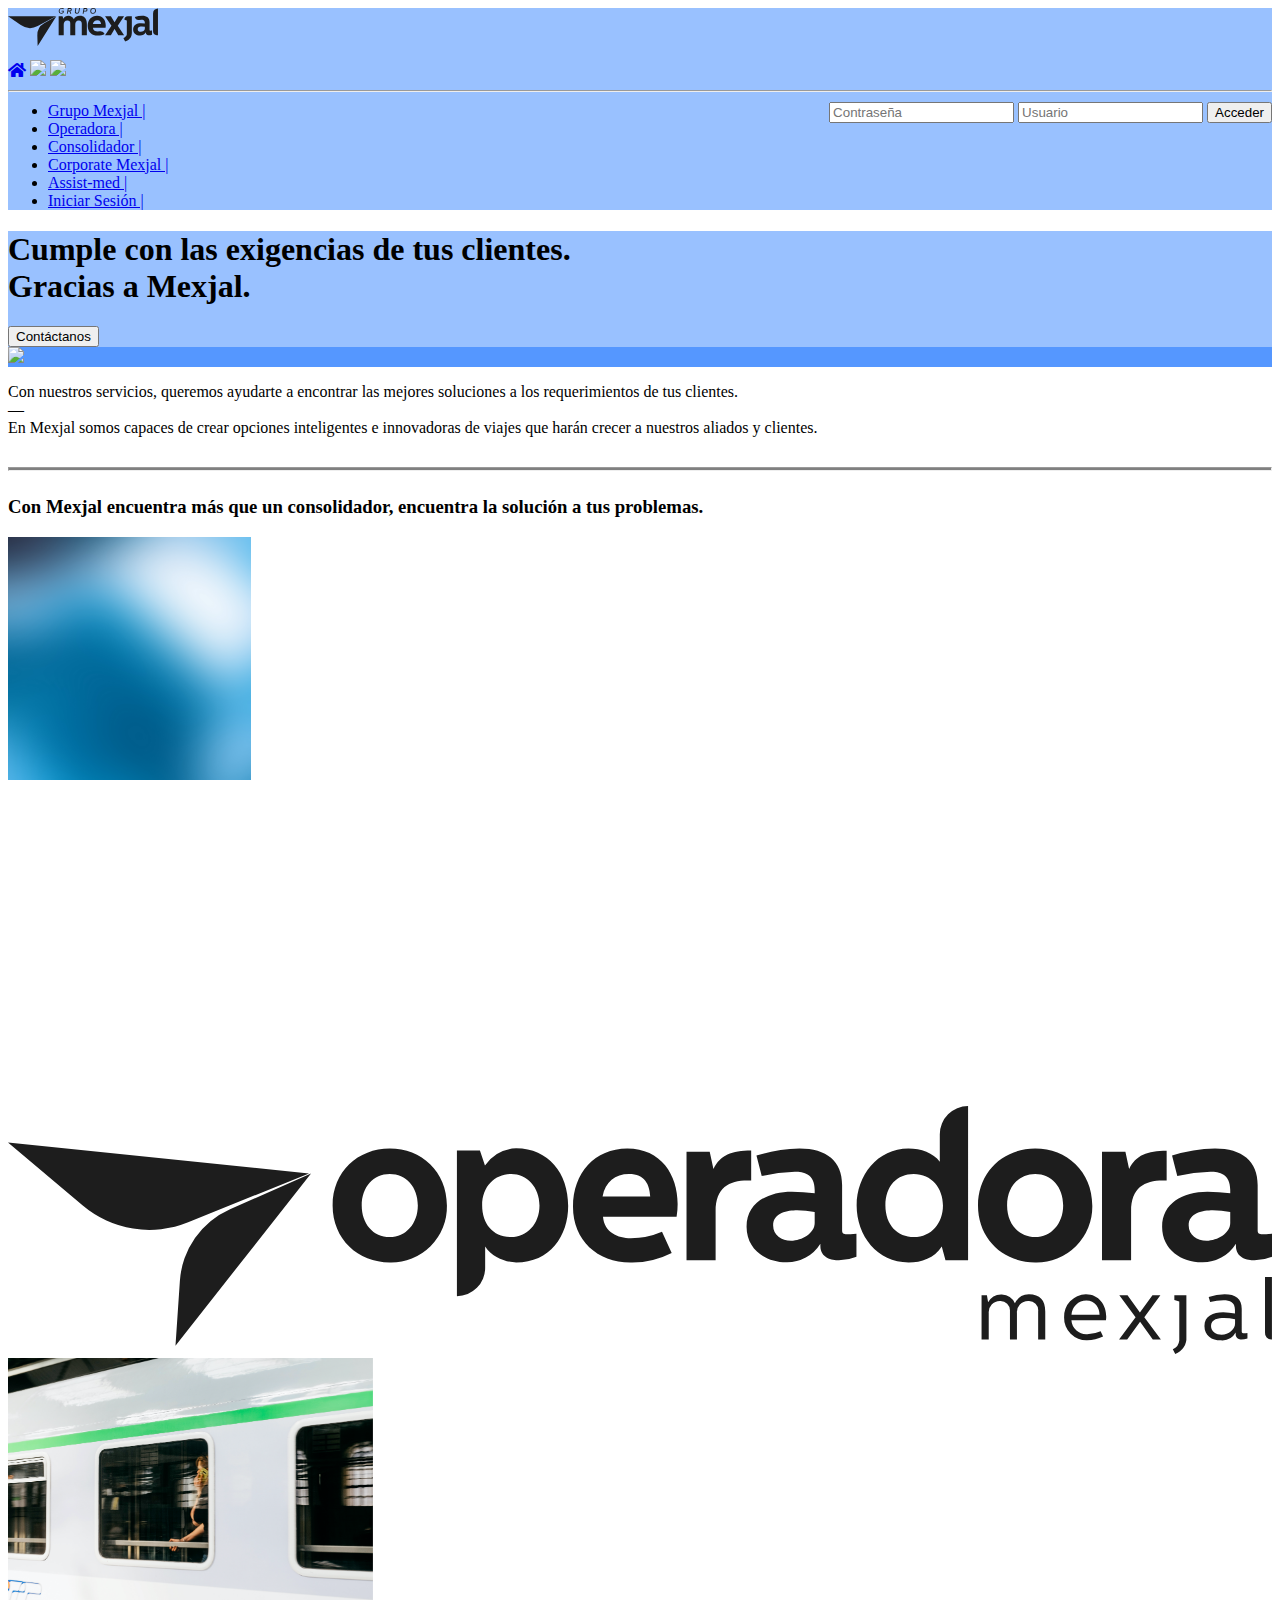
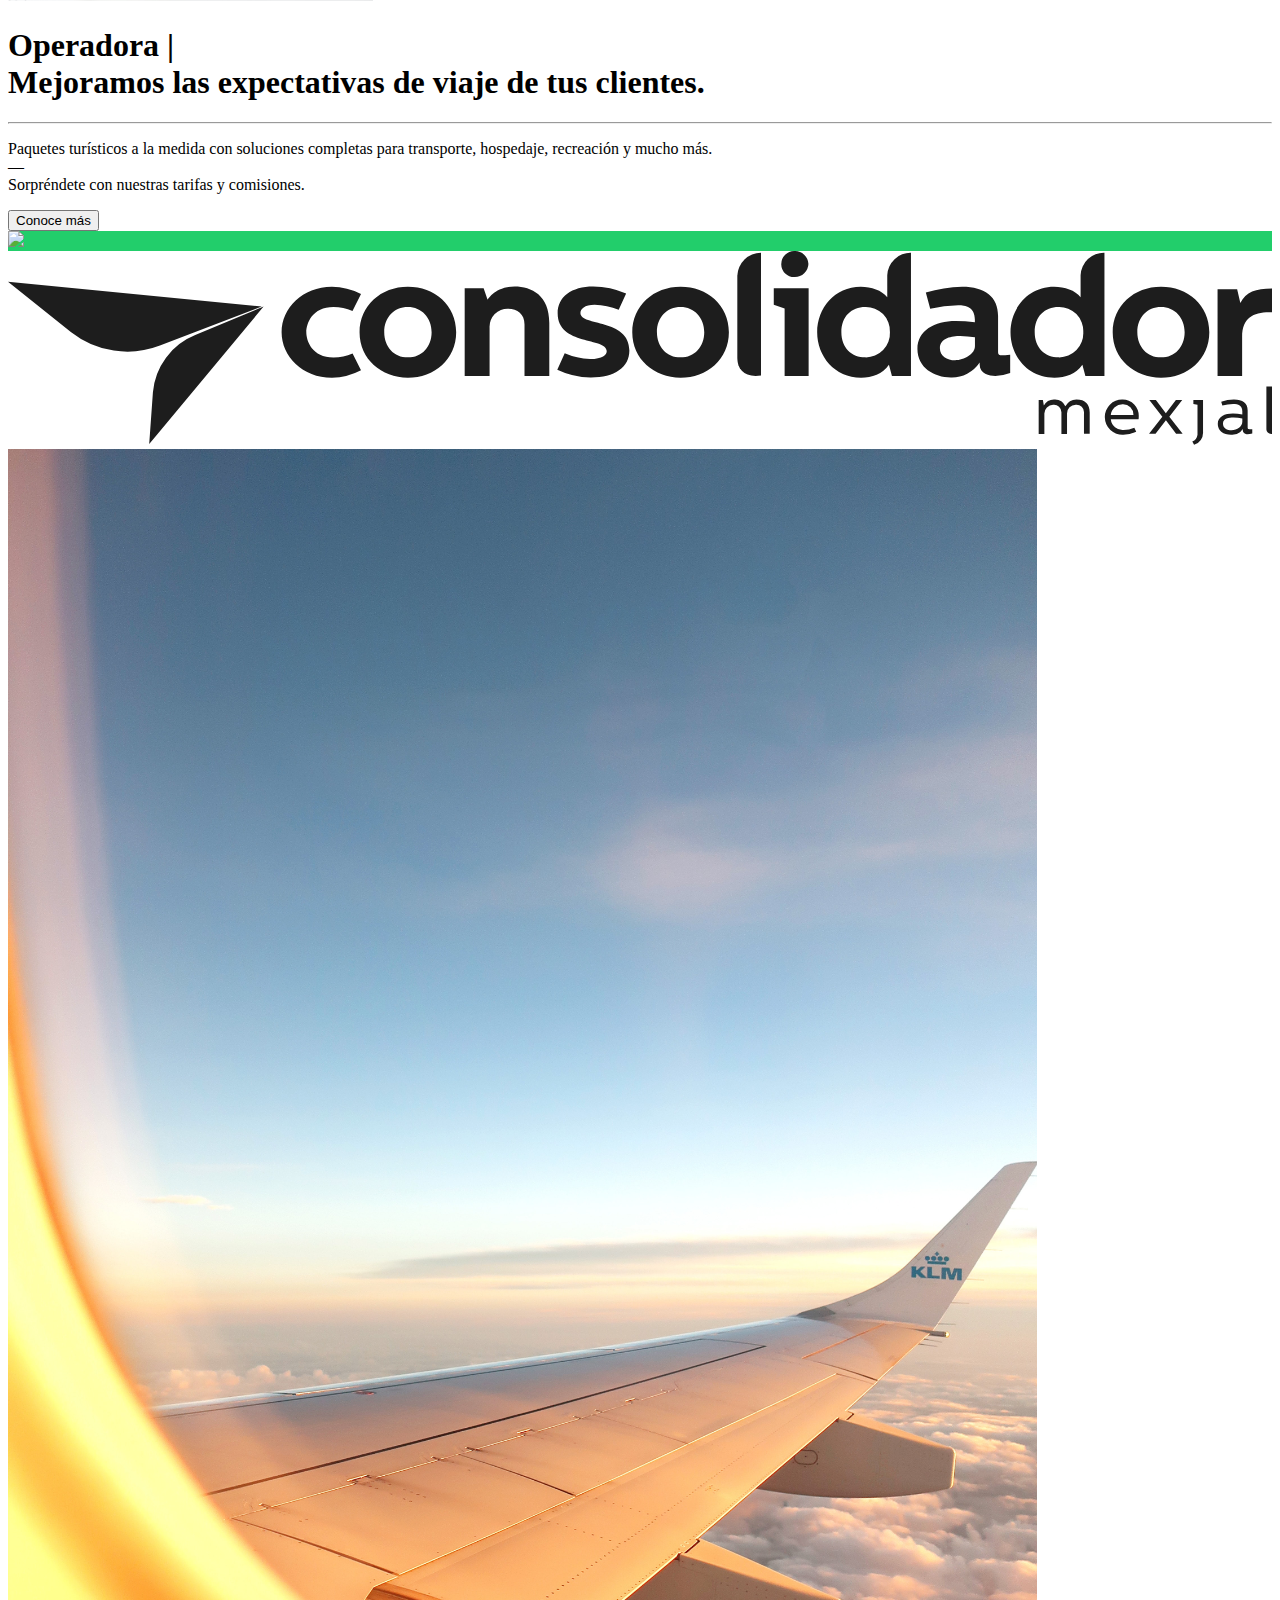
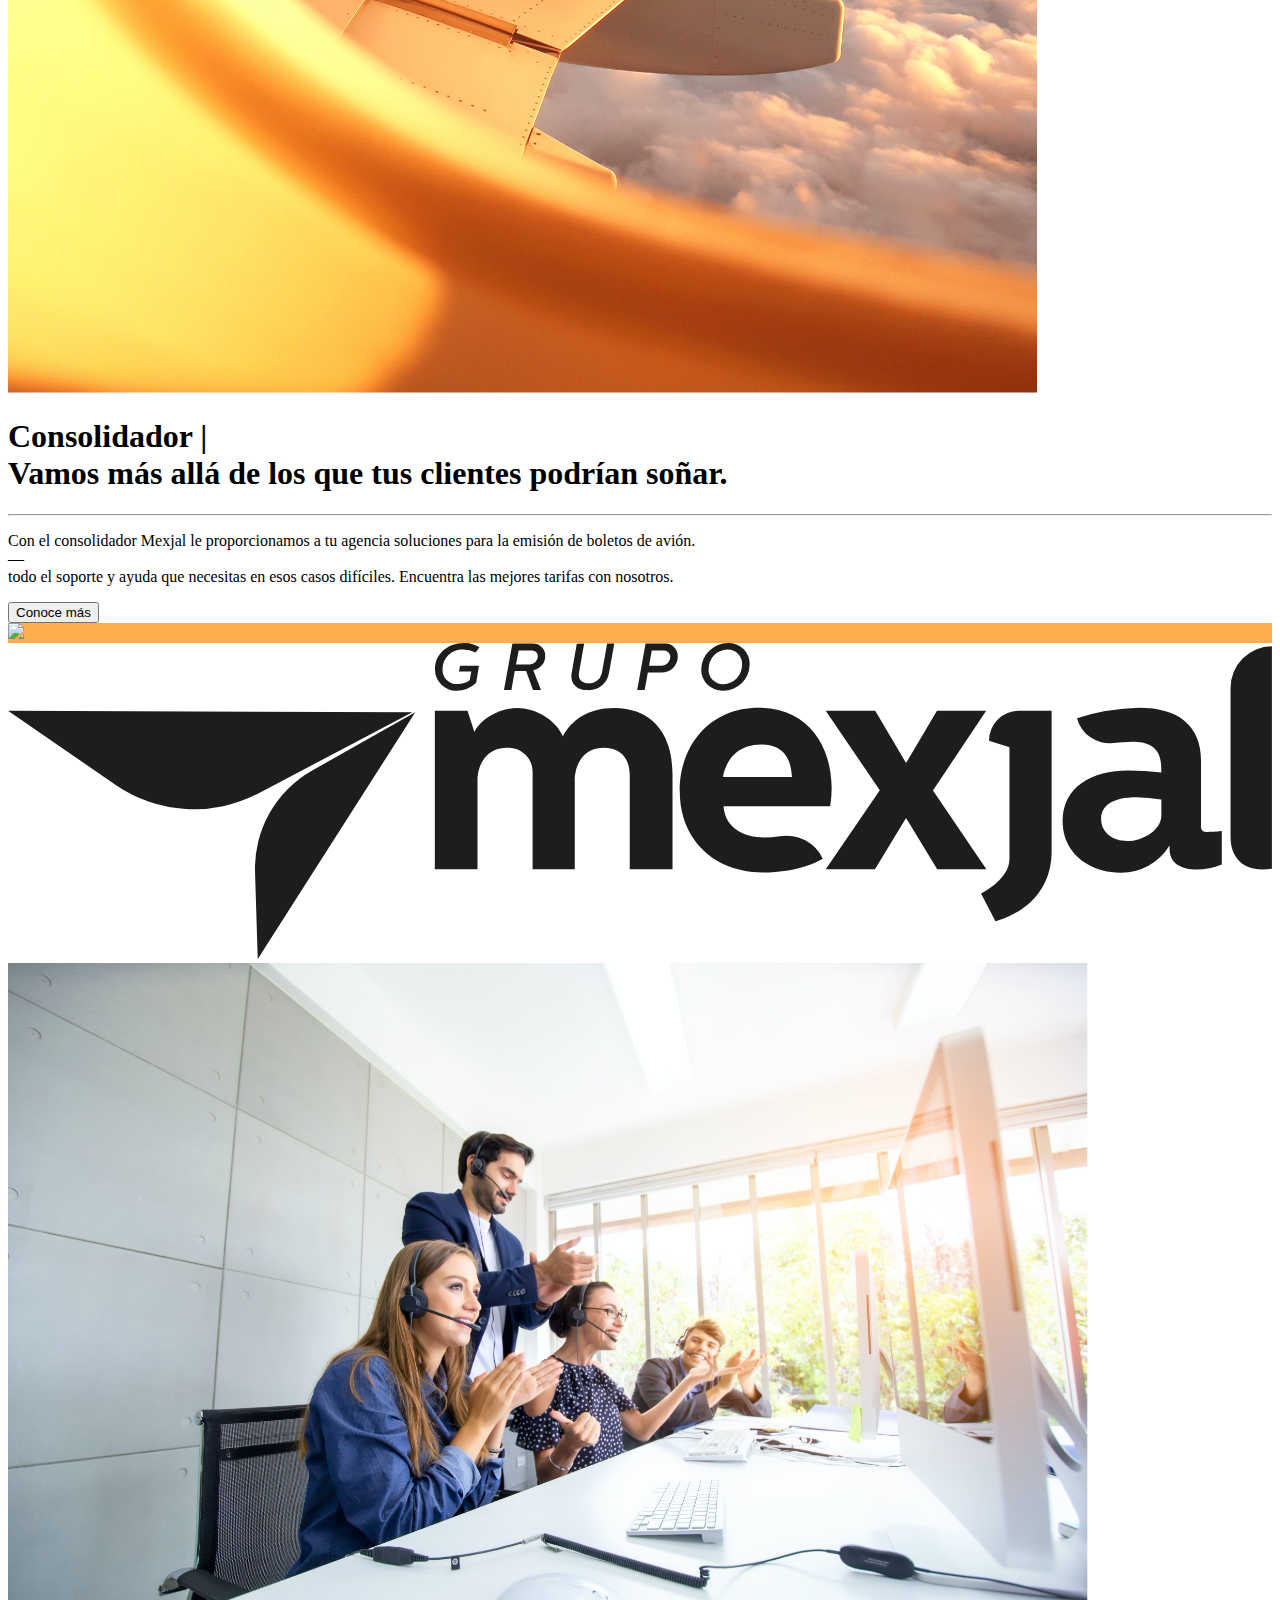
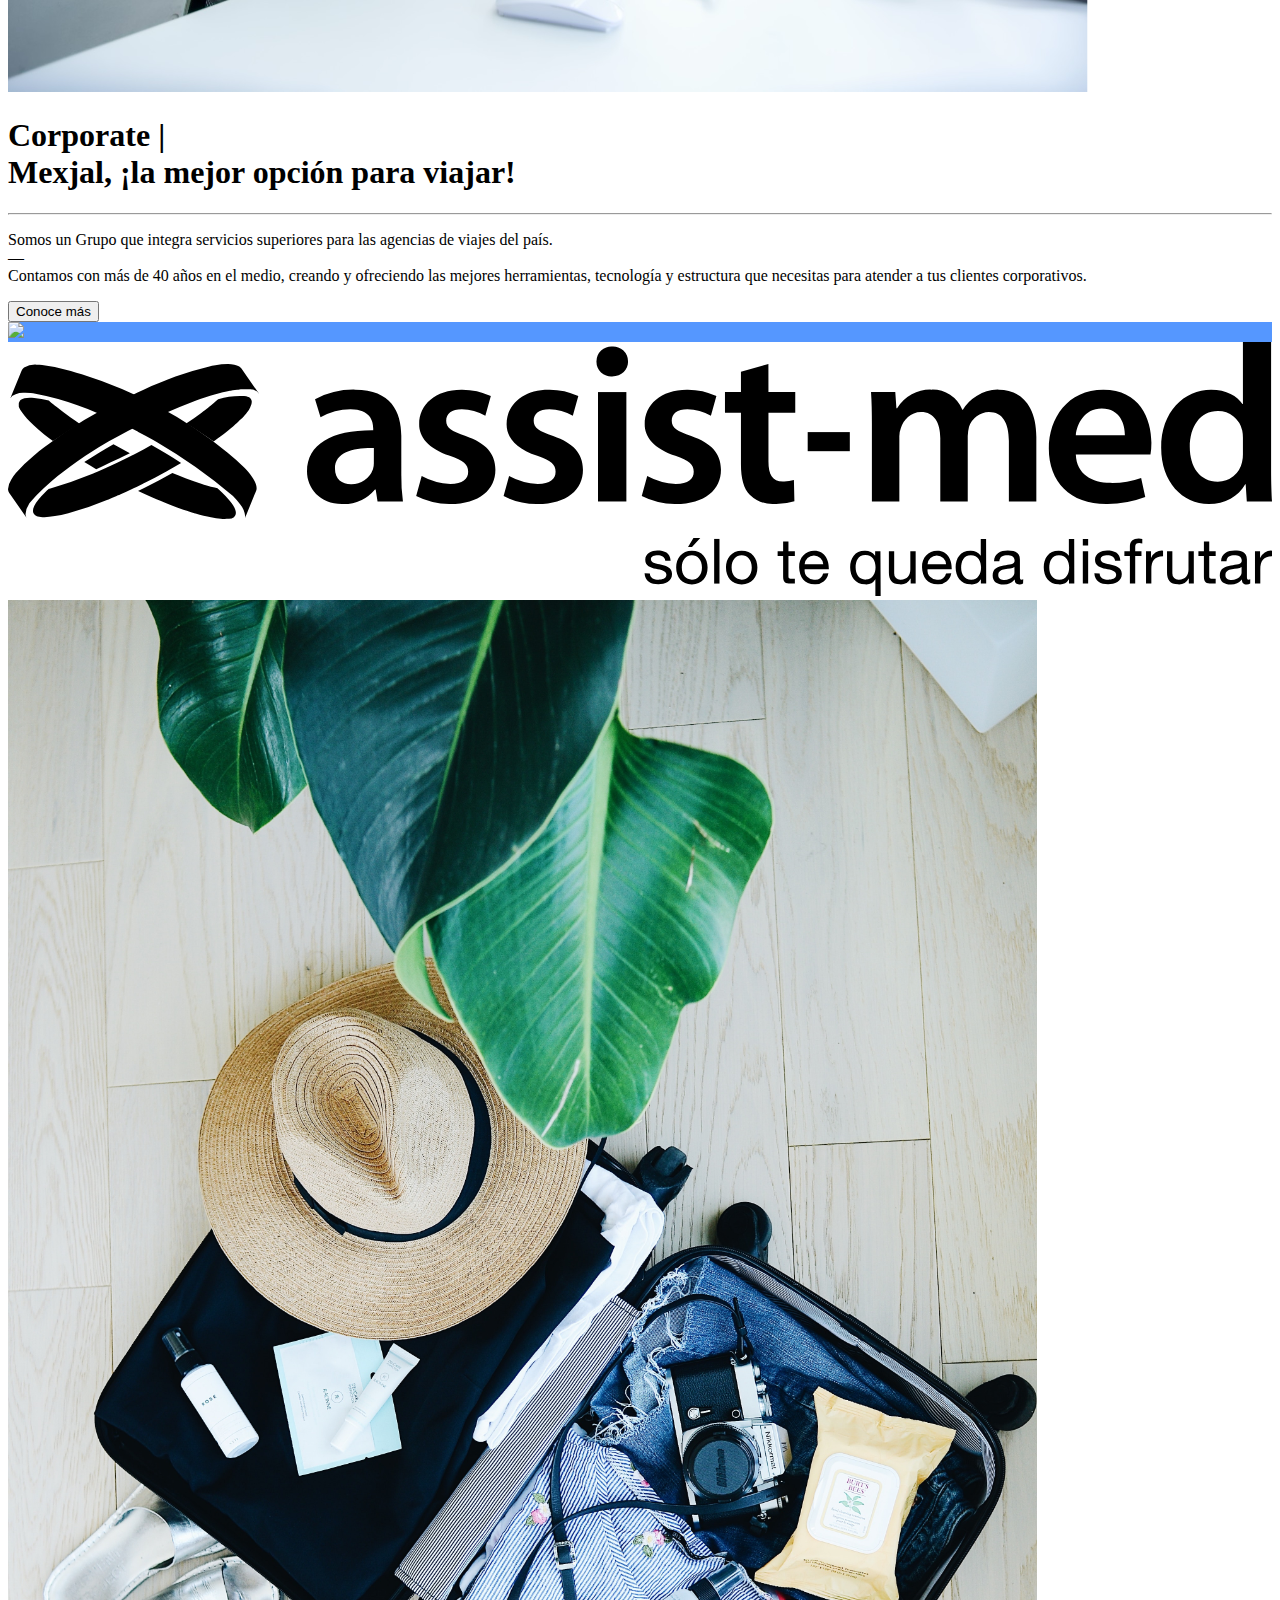
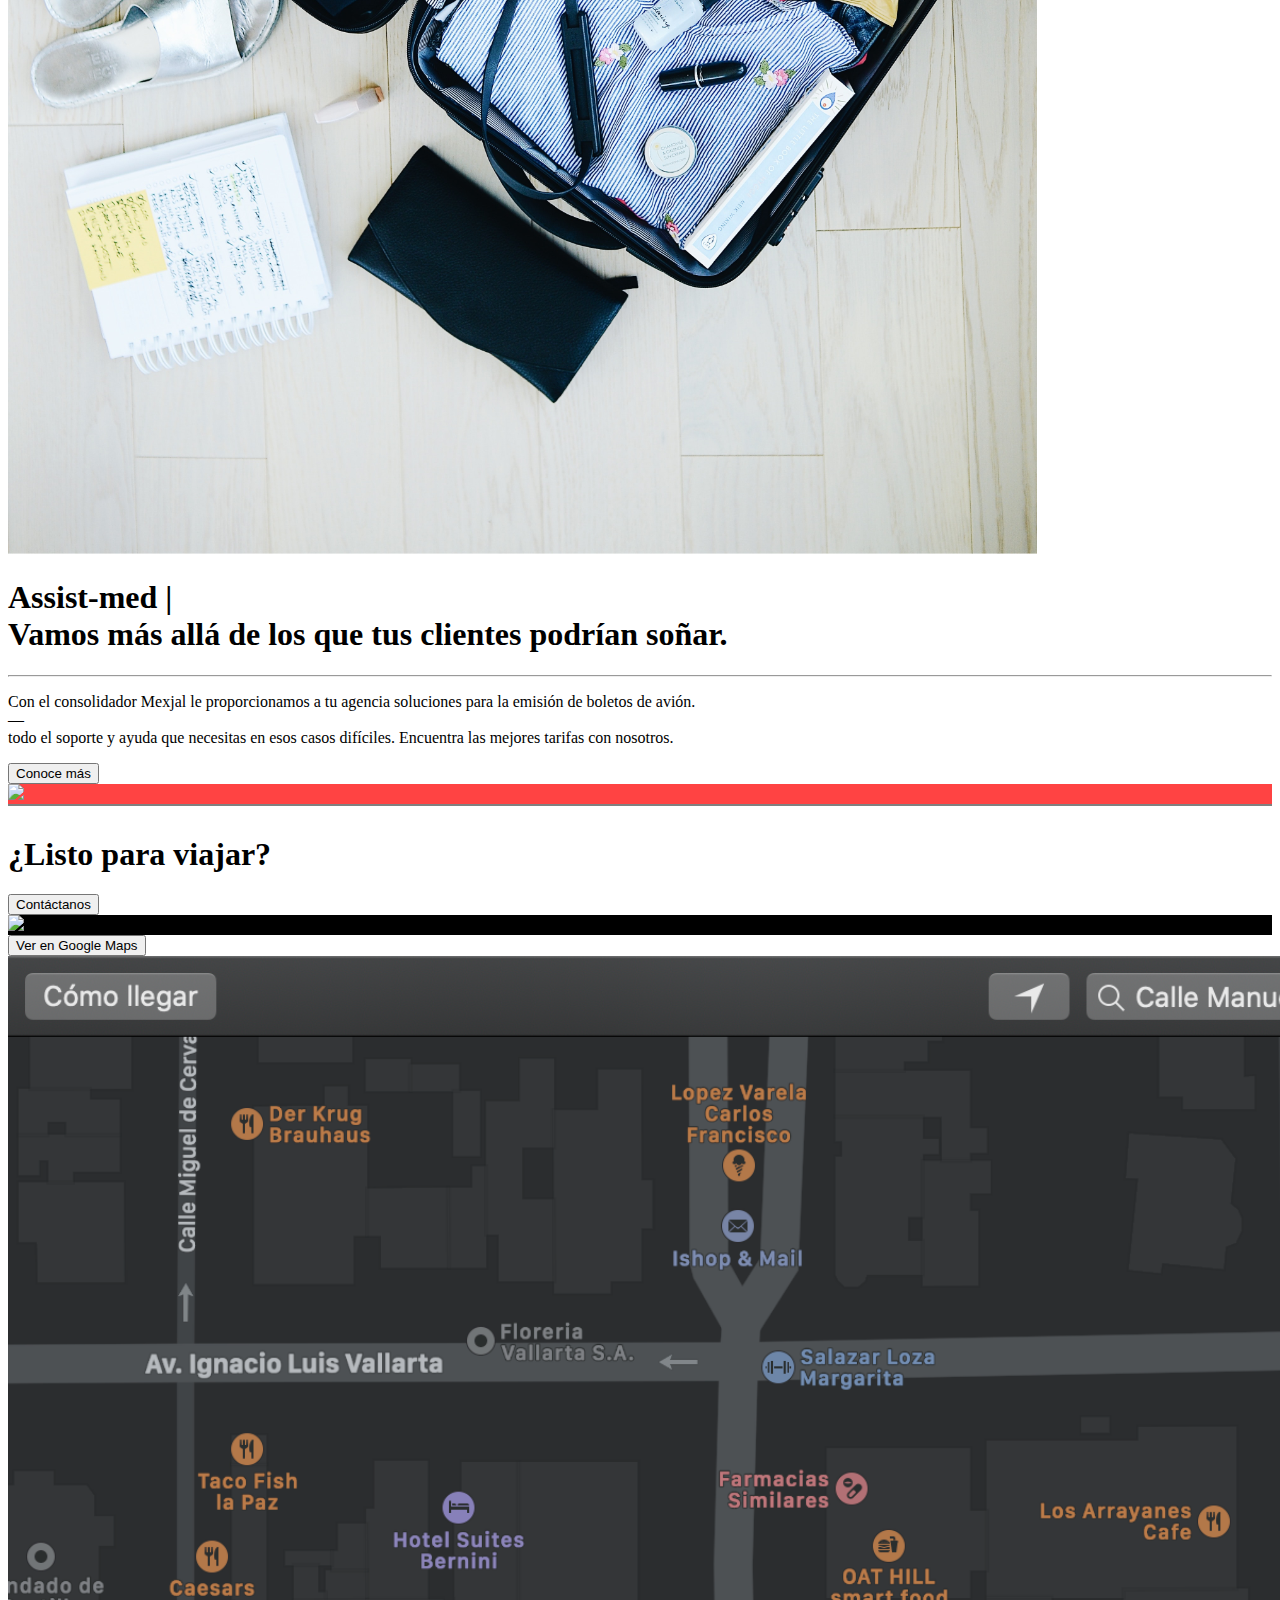
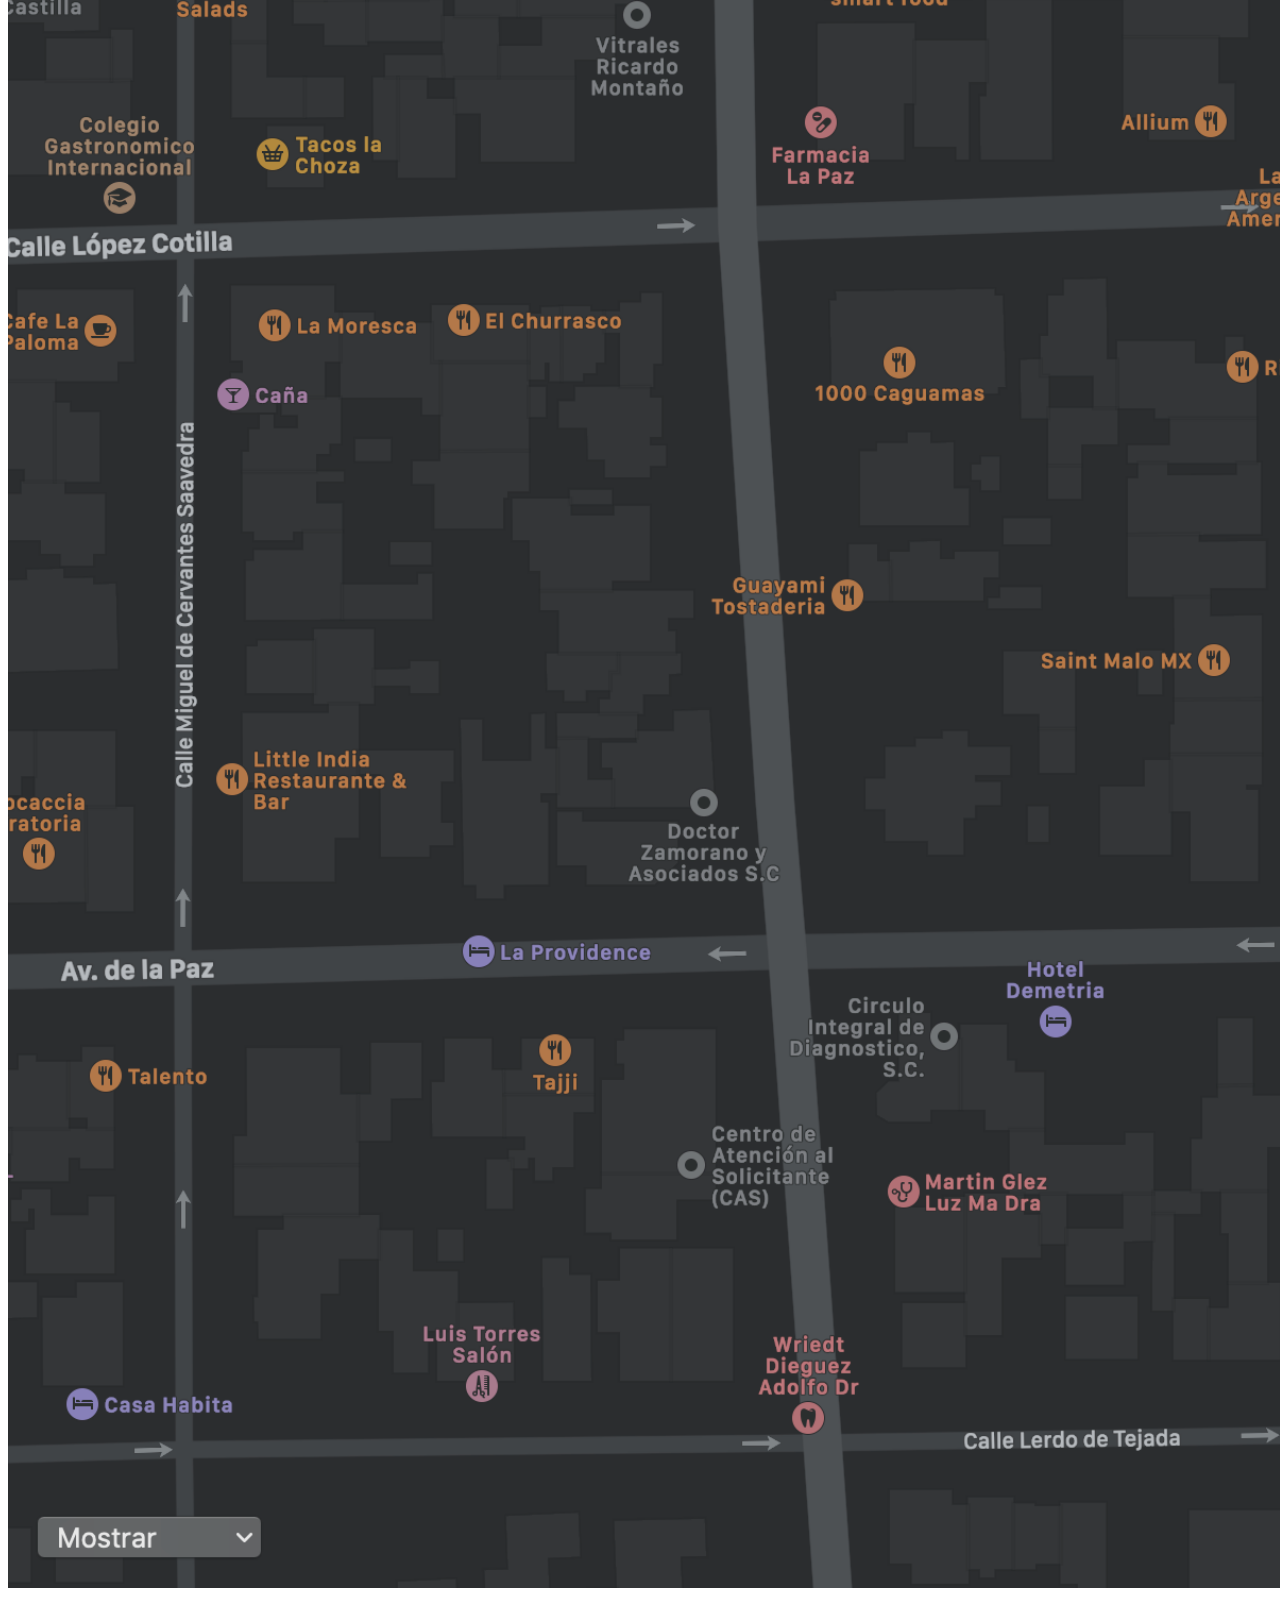
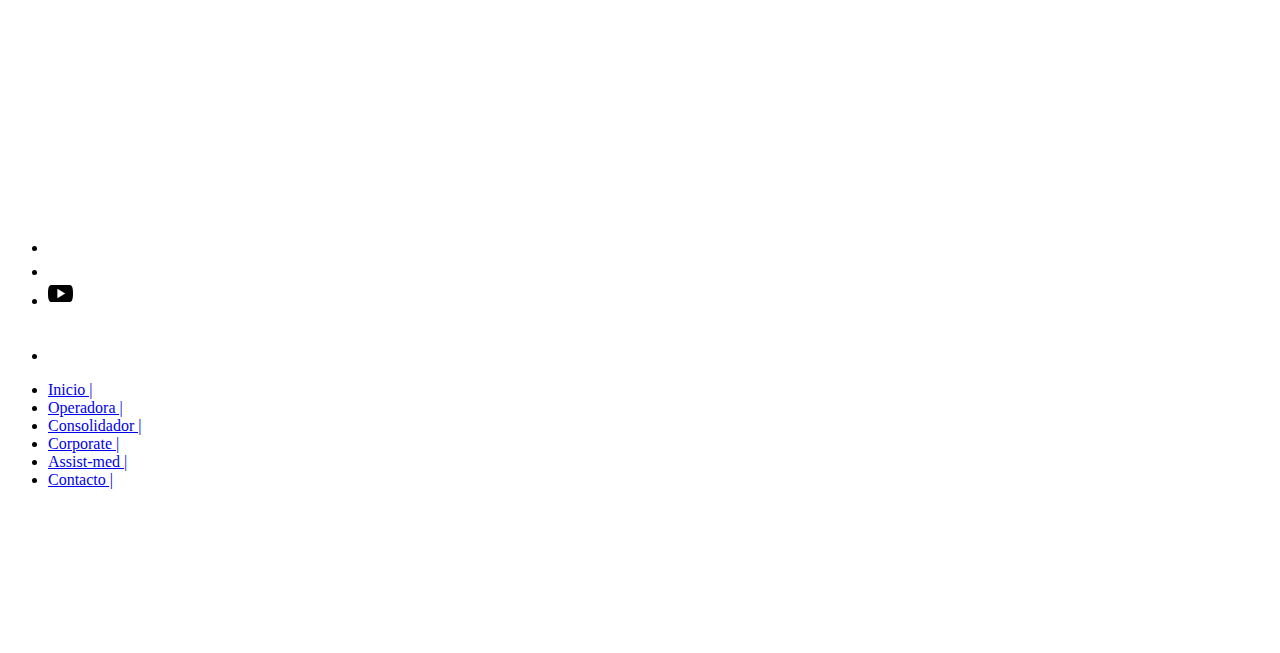
==== commit cf566fc0: "Anthony - login" ====
--- a/index.html
+++ b/index.html
@@ -32,6 +32,11 @@
         
         <div style="width: 100%; float: left;">
           <hr class="me-line" style="margin: 10px 0;">
+        </div>
+        <div class="loghome" style="/*! width: 100%; */ /*! float: left; */float: right;">
+          <input type="password" placeholder="Contraseña">
+          <input type="text" placeholder="Usuario">
+          <input type="submit" value="Acceder">
         </div>
       </div>
 
